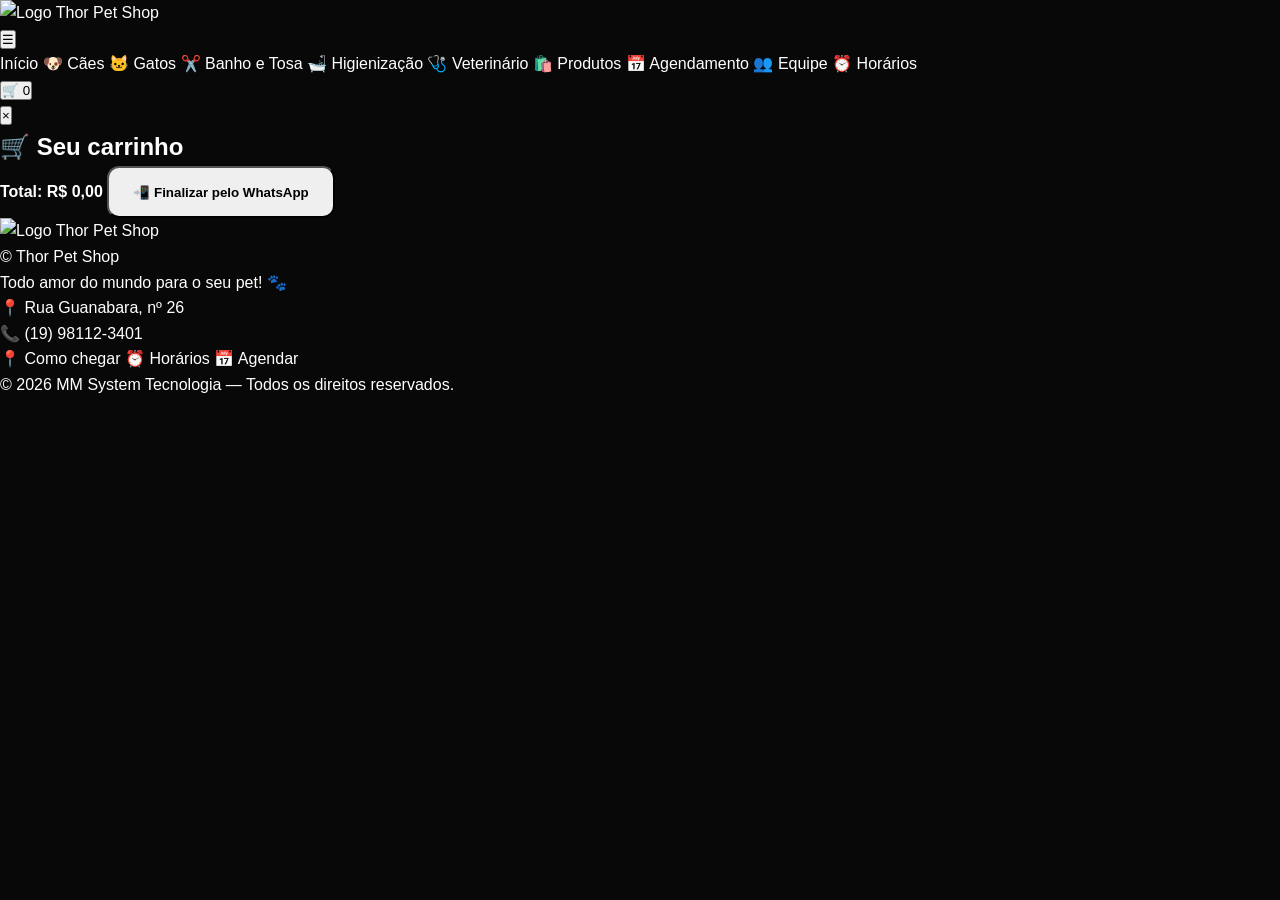
==== index.html @ 7b67c6bb "Add files via upload" ====
<!DOCTYPE html><html lang="pt-BR"><head>
    <meta charset="UTF-8">
    <meta name="viewport" content="width=device-width, initial-scale=1.0"><title>Thor Pet Shop</title>

<meta
    name="description"
    content="Thor Pet Shop - cuidados, produtos, atendimento veterinário e serviços para seu pet."
>

<link rel="stylesheet" href="style.css">

</head><body><!-- ================= HEADER ================= -->

<header class="header">

    <a href="#" class="logo-link" data-page="inicio">
        <img
            src="imagens/logo.png"
            alt="Logo Thor Pet Shop"
        >
    </a>

    <button
        class="menu-button"
        id="menuButton"
        type="button"
    >
        ☰
    </button>

    <nav id="menu">

        <a href="#" data-page="inicio">
            Início
        </a>

        <a href="#" data-page="caes">
            🐶 Cães
        </a>

        <a href="#" data-page="gatos">
            🐱 Gatos
        </a>

        <a href="#" data-page="banho">
            ✂️ Banho e Tosa
        </a>

        <a href="#" data-page="higienizacao">
            🛁 Higienização
        </a>

        <a href="#" data-page="veterinario">
            🩺 Veterinário
        </a>

        <a href="#" data-page="produtos">
            🛍️ Produtos
        </a>

        <a href="#" data-page="agendamento">
            📅 Agendamento
        </a>

        <a href="#" data-page="equipe">
            👥 Equipe
        </a>

        <a href="#" data-page="horarios">
            ⏰ Horários
        </a>

    </nav>

    <button
        class="cart-button"
        id="abrirCarrinho"
        type="button"
    >
        🛒

        <span id="quantidadeCarrinho">
            0
        </span>
    </button>

</header>


<!-- ================= CONTEÚDO ================= -->

<main id="app"></main>


<!-- ================= CARRINHO ================= -->

<div
    class="cart-overlay"
    id="cartOverlay"
>

    <div class="cart">

        <button
            class="fechar-cart"
            id="fecharCarrinho"
            type="button"
        >
            ×
        </button>

        <h2>
            🛒 Seu carrinho
        </h2>

        <div id="listaCarrinho"></div>

        <div class="cart-footer">

            <strong>
                Total:
                <span id="totalCarrinho">
                    R$ 0,00
                </span>
            </strong>

            <button
                class="botao"
                id="finalizarCompra"
                type="button"
            >
                📲 Finalizar pelo WhatsApp
            </button>

        </div>

    </div>

</div>


<!-- ================= RODAPÉ ================= -->

<footer>

    <img
        src="imagens/logo.png"
        alt="Logo Thor Pet Shop"
    >

    <p>
        © <span id="ano"></span> Thor Pet Shop
    </p>

    <p>
        Todo amor do mundo para o seu pet! 🐾
    </p>

    <p>
        📍 Rua Guanabara, nº 26
    </p>

    <p>
        📞 (19) 98112-3401
    </p>


    <div class="footer-links">

        <a
            href="#"
            data-page="como-chegar"
        >
            📍 Como chegar
        </a>

        <a
            href="#"
            data-page="horarios"
        >
            ⏰ Horários
        </a>

        <a
            href="#"
            data-page="agendamento"
        >
            📅 Agendar
        </a>

    </div>


    <!-- DIREITOS RESERVADOS -->

    <p class="direitos">

        © 2026 MM System Tecnologia —
        Todos os direitos reservados.

    </p>

</footer>


<!-- ================= JAVASCRIPT ================= -->

<script src="script.js"></script>

</body></html>
---- style.css ----
/* =========================================================
   MM SISTEMAS & TECNOLOGIA
   STYLE.CSS
========================================================= */

/* =========================================================
   VARIÁVEIS
========================================================= */

:root {

    --preto: #080808;
    --preto-2: #101010;
    --preto-3: #171717;

    --cinza: #a9a9a9;
    --cinza-claro: #dddddd;

    --branco: #ffffff;

    --laranja: #ff7a00;
    --laranja-claro: #ff9d3d;
    --laranja-escuro: #d95f00;

    --whatsapp: #25d366;
    --instagram: #e1306c;

    --borda: rgba(255, 255, 255, 0.08);

    --container: 1180px;

    --raio: 18px;

    --sombra:
        0 20px 50px rgba(0, 0, 0, 0.35);

    --transicao:
        all 0.3s ease;
}


/* =========================================================
   RESET
========================================================= */

* {
    margin: 0;
    padding: 0;
    box-sizing: border-box;
}

html {
    scroll-behavior: smooth;
}

body {

    font-family:
        Arial,
        Helvetica,
        sans-serif;

    background: var(--preto);

    color: var(--branco);

    line-height: 1.6;

    overflow-x: hidden;
}

a {
    color: inherit;
    text-decoration: none;
}

button,
a {
    -webkit-tap-highlight-color: transparent;
}

img {
    max-width: 100%;
    display: block;
}


/* =========================================================
   CONTAINER
========================================================= */

.container {

    width: min(
        calc(100% - 40px),
        var(--container)
    );

    margin: 0 auto;
}


/* =========================================================
   CABEÇALHO
========================================================= */

.cabecalho {

    position: fixed;

    top: 0;
    left: 0;

    width: 100%;

    z-index: 1000;

    background:
        rgba(8, 8, 8, 0.92);

    border-bottom:
        1px solid transparent;

    backdrop-filter: blur(12px);

    transition: var(--transicao);
}

.cabecalho.rolando {

    background:
        rgba(8, 8, 8, 0.97);

    border-bottom:
        1px solid var(--borda);

    box-shadow:
        0 10px 30px rgba(0, 0, 0, 0.25);
}

.cabecalho .container {

    min-height: 78px;

    display: flex;

    align-items: center;

    justify-content: space-between;

    gap: 30px;
}


/* =========================================================
   LOGO
========================================================= */

.logo {

    display: inline-flex;

    align-items: center;

    gap: 7px;

    font-size: 1.2rem;

    font-weight: 800;

    letter-spacing: -0.5px;

    white-space: nowrap;

    cursor: pointer;
}

.logo span {

    color: var(--laranja);

    font-weight: 900;
}

.logo:hover span {
    color: var(--laranja-claro);
}


/* =========================================================
   MENU
========================================================= */

.menu {

    display: flex;

    align-items: center;

    gap: 28px;
}

.menu a {

    position: relative;

    color: var(--cinza-claro);

    font-size: 0.95rem;

    font-weight: 600;

    transition: var(--transicao);
}

.menu a::after {

    content: "";

    position: absolute;

    left: 0;

    bottom: -7px;

    width: 0;

    height: 2px;

    background: var(--laranja);

    transition: var(--transicao);
}

.menu a:hover {

    color: var(--branco);
}

.menu a:hover::after {

    width: 100%;
}


/* =========================================================
   HERO
========================================================= */

.hero {

    min-height: 100vh;

    padding:
        150px 0 90px;

    display: flex;

    align-items: center;

    background:

        radial-gradient(
            circle at 80% 20%,
            rgba(255, 122, 0, 0.13),
            transparent 32%
        ),

        radial-gradient(
            circle at 10% 80%,
            rgba(255, 122, 0, 0.06),
            transparent 30%
        ),

        var(--preto);
}

.hero-conteudo {

    display: grid;

    grid-template-columns:
        minmax(0, 1.1fr)
        minmax(360px, 0.9fr);

    align-items: center;

    gap: 80px;
}

.hero-texto {
    max-width: 700px;
}


/* =========================================================
   TAG
========================================================= */

.tag {

    display: inline-flex;

    align-items: center;

    padding:
        8px 13px;

    border:
        1px solid
        rgba(255, 122, 0, 0.35);

    border-radius: 999px;

    background:
        rgba(255, 122, 0, 0.08);

    color: var(--laranja-claro);

    font-size: 0.78rem;

    font-weight: 800;

    letter-spacing: 1.5px;

    margin-bottom: 22px;
}


/* =========================================================
   HERO TEXTO
========================================================= */

.hero h1 {

    font-size:
        clamp(
            2.7rem,
            6vw,
            5rem
        );

    line-height: 1.02;

    letter-spacing: -3px;

    margin-bottom: 25px;
}

.hero h1 strong {

    display: block;

    color: var(--laranja);
}

.hero-texto > p {

    max-width: 650px;

    color: var(--cinza);

    font-size: 1.08rem;

    line-height: 1.8;

    margin-bottom: 35px;
}


/* =========================================================
   BOTÕES
========================================================= */

.hero-botoes {

    display: flex;

    flex-wrap: wrap;

    gap: 14px;
}

.botao {

    display: inline-flex;

    align-items: center;

    justify-content: center;

    min-height: 52px;

    padding:
        0 24px;

    border-radius: 12px;

    font-weight: 800;

    transition: var(--transicao);

    cursor: pointer;
}

.botao-principal {

    background: var(--laranja);

    color: var(--preto);

    box-shadow:
        0 10px 30px
        rgba(255, 122, 0, 0.2);
}

.botao-principal:hover {

    background: var(--laranja-claro);

    transform:
        translateY(-3px);

    box-shadow:
        0 15px 35px
        rgba(255, 122, 0, 0.3);
}

.botao-secundario {

    border:
        1px solid
        rgba(255, 255, 255, 0.15);

    background:
        rgba(255, 255, 255, 0.03);

    color: var(--branco);
}

.botao-secundario:hover {

    border-color:
        var(--laranja);

    color:
        var(--laranja);

    transform:
        translateY(-3px);
}


/* =========================================================
   CARD DE CÓDIGO
========================================================= */

.hero-card {

    position: relative;

    background:
        linear-gradient(
            145deg,
            #151515,
            #0c0c0c
        );

    border:
        1px solid
        var(--borda);

    border-radius:
        22px;

    box-shadow:
        var(--sombra);

    overflow: hidden;

    transform:
        rotate(1deg);

    transition:
        var(--transicao);
}

.hero-card:hover {

    transform:
        rotate(0deg)
        translateY(-5px);
}

.codigo-topo {

    height: 45px;

    display: flex;

    align-items: center;

    gap: 7px;

    padding:
        0 18px;

    border-bottom:
        1px solid
        var(--borda);

    background:
        rgba(255, 255, 255, 0.025);
}

.codigo-topo span {

    width: 10px;

    height: 10px;

    border-radius: 50%;

    background:
        #555;
}

.codigo-topo span:nth-child(1) {
    background: #ff5f57;
}

.codigo-topo span:nth-child(2) {
    background: #febc2e;
}

.codigo-topo span:nth-child(3) {
    background: #28c840;
}

.codigo {

    padding:
        35px 30px 40px;

    font-family:
        "Courier New",
        monospace;

    color:
        var(--cinza-claro);

    font-size:
        1rem;
}

.codigo p {
    margin-bottom: 14px;
}

.codigo > p:first-child,
.codigo > p:last-child {

    color:
        var(--laranja);
}

.codigo b {

    color:
        #8bd5ff;

    font-weight:
        600;
}

.codigo-recuo {

    padding-left:
        25px;

    color:
        var(--cinza);
}


/* =========================================================
   SEÇÕES
========================================================= */

.secao {

    padding:
        110px 0;
}

.secao:nth-of-type(even) {

    background:
        var(--preto-2);
}


/* =========================================================
   TÍTULO DAS SEÇÕES
========================================================= */

.titulo-secao {

    max-width:
        750px;

    margin:
        0 auto 55px;

    text-align:
        center;
}

.titulo-secao > span {

    color:
        var(--laranja);

    font-size:
        0.78rem;

    font-weight:
        900;

    letter-spacing:
        2px;
}

.titulo-secao h2 {

    margin-top:
        12px;

    margin-bottom:
        15px;

    font-size:
        clamp(
            2rem,
            4vw,
            3rem
        );

    line-height:
        1.15;

    letter-spacing:
        -1.5px;
}

.titulo-secao p {

    color:
        var(--cinza);

    font-size:
        1rem;
}


/* =========================================================
   SERVIÇOS
========================================================= */

.servicos-grid {

    display:
        grid;

    grid-template-columns:
        repeat(4, 1fr);

    gap:
        20px;
}

.card-servico {

    position:
        relative;

    padding:
        30px 25px;

    background:
        var(--preto-3);

    border:
        1px solid
        var(--borda);

    border-radius:
        var(--raio);

    transition:
        var(--transicao);

    overflow:
        hidden;
}

.card-servico::before {

    content:
        "";

    position:
        absolute;

    top:
        0;

    left:
        0;

    width:
        100%;

    height:
        3px;

    background:
        var(--laranja);

    transform:
        scaleX(0);

    transform-origin:
        left;

    transition:
        var(--transicao);
}

.card-servico:hover {

    transform:
        translateY(-8px);

    border-color:
        rgba(255, 122, 0, 0.3);

    box-shadow:
        var(--sombra);
}

.card-servico:hover::before {

    transform:
        scaleX(1);
}

.icone {

    width:
        55px;

    height:
        55px;

    display:
        flex;

    align-items:
        center;

    justify-content:
        center;

    border-radius:
        14px;

    background:
        rgba(255, 122, 0, 0.1);

    font-size:
        1.6rem;

    margin-bottom:
        22px;
}

.card-servico h3 {

    font-size:
        1.15rem;

    margin-bottom:
        10px;
}

.card-servico p {

    color:
        var(--cinza);

    font-size:
        0.93rem;

    line-height:
        1.7;
}


/* =========================================================
   PROJETOS
========================================================= */

.secao-projetos {

    background:
        var(--preto-2);
}

.projetos-grid {

    display:
        grid;

    grid-template-columns:
        repeat(3, 1fr);

    gap:
        24px;

    align-items:
        stretch;
}

.card-projeto {

    display:
        flex;

    flex-direction:
        column;

    background:
        var(--preto-3);

    border:
        1px solid
        var(--borda);

    border-radius:
        var(--raio);

    overflow:
        hidden;

    transition:
        var(--transicao);
}

.card-projeto:hover {

    transform:
        translateY(-8px);

    border-color:
        rgba(255, 122, 0, 0.3);

    box-shadow:
        var(--sombra);
}


/* =========================================================
   IMAGEM DOS PROJETOS
========================================================= */

.projeto-imagem {

    position:
        relative;

    height:
        220px;

    overflow:
        hidden;

    background:
        linear-gradient(
            135deg,
            #3b1807,
            #120a05
        );
}

.projeto-imagem::after {

    content:
        "";

    position:
        absolute;

    inset:
        0;

    background:
        linear-gradient(
            180deg,
            transparent 20%,
            rgba(0, 0, 0, 0.65)
        );

    z-index:
        1;
}


/* =========================================================
   PROJETO RESTAURANTE
========================================================= */

.projeto-imagem.restaurante {

    background:
        linear-gradient(
            135deg,
            #6d2c08,
            #1b0d04
        );
}


/* =========================================================
   PROJETO PADARIA
========================================================= */

.projeto-imagem.padaria {

    background:
        linear-gradient(
            135deg,
            #5c3215,
            #1a0d06
        );
}


/* =========================================================
   PROJETO TECH MM
========================================================= */

.projeto-imagem.tech-mm {

    background:
        linear-gradient(
            135deg,
            #101010,
            #202020
        );
}

.projeto-imagem.tech-mm::before {

    content:
        "TECH MM";

    position:
        absolute;

    inset:
        0;

    display:
        flex;

    align-items:
        center;

    justify-content:
        center;

    color:
        var(--laranja);

    font-size:
        2rem;

    font-weight:
        900;

    letter-spacing:
        3px;

    opacity:
        0.25;

    z-index:
        1;
}


/* =========================================================
   PROJETO FOTOGRAFIA
========================================================= */

.projeto-imagem.fotografia {

    background:
        linear-gradient(
            135deg,
            #242424,
            #090909
        );
}

.projeto-imagem.fotografia::before {

    content:
        "LUZ & MEMÓRIA";

    position:
        absolute;

    inset:
        0;

    display:
        flex;

    align-items:
        center;

    justify-content:
        center;

    color:
        #ffffff;

    font-size:
        1.55rem;

    font-weight:
        800;

    letter-spacing:
        2px;

    opacity:
        0.22;

    z-index:
        1;
}


/* =========================================================
   PROJETO CLIMATIZAÇÃO
========================================================= */

.projeto-imagem.climatizacao {

    background:
        linear-gradient(
            135deg,
            #0b2945,
            #081018
        );
}

.projeto-imagem.climatizacao::before {

    content:
        "CLIMATIZAÇÃO";

    position:
        absolute;

    inset:
        0;

    display:
        flex;

    align-items:
        center;

    justify-content:
        center;

    color:
        #4da3ff;

    font-size:
        1.65rem;

    font-weight:
        900;

    letter-spacing:
        2px;

    opacity:
        0.24;

    z-index:
        1;
}


/* =========================================================
   OVERLAY
========================================================= */

.projeto-overlay {

    position:
        absolute;

    inset:
        0;

    display:
        flex;

    align-items:
        center;

    justify-content:
        center;

    z-index:
        2;

    opacity:
        0;

    transition:
        var(--transicao);
}

.card-projeto:hover
.projeto-overlay {

    opacity:
        1;
}

.projeto-overlay span {

    padding:
        9px 14px;

    border:
        1px solid
        rgba(255, 255, 255, 0.2);

    border-radius:
        999px;

    background:
        rgba(0, 0, 0, 0.65);

    color:
        var(--branco);

    font-size:
        0.72rem;

    font-weight:
        900;

    letter-spacing:
        1.5px;

    backdrop-filter:
        blur(8px);
}


/* =========================================================
   CONTEÚDO DOS PROJETOS
========================================================= */

.projeto-conteudo {

    display:
        flex;

    flex-direction:
        column;

    flex:
        1;

    padding:
        27px;
}

.projeto-tag {

    display:
        inline-block;

    color:
        var(--laranja);

    font-size:
        0.72rem;

    font-weight:
        900;

    letter-spacing:
        1.3px;

    margin-bottom:
        10px;
}

.projeto-conteudo h3 {

    font-size:
        1.25rem;

    line-height:
        1.3;

    margin-bottom:
        12px;
}

.projeto-conteudo p {

    color:
        var(--cinza);

    font-size:
        0.92rem;

    line-height:
        1.7;

    margin-bottom:
        24px;
}

.botao-projeto {

    display:
        inline-flex;

    align-items:
        center;

    justify-content:
        center;

    width:
        fit-content;

    margin-top:
        auto;

    padding:
        10px 16px;

    border:
        1px solid
        rgba(255, 122, 0, 0.35);

    border-radius:
        10px;

    color:
        var(--laranja);

    font-size:
        0.88rem;

    font-weight:
        800;

    transition:
        var(--transicao);
}

.botao-projeto:hover {

    background:
        var(--laranja);

    color:
        var(--preto);

    transform:
        translateX(4px);
}

.botao-projeto.desativado {

    opacity:
        0.45;

    pointer-events:
        none;
}


/* =========================================================
   SOBRE
========================================================= */

.sobre-conteudo {

    display:
        grid;

    grid-template-columns:
        1fr 1fr;

    gap:
        80px;

    align-items:
        center;
}

.sobre-texto h2 {

    font-size:
        clamp(
            2rem,
            4vw,
            3rem
        );

    line-height:
        1.15;

    letter-spacing:
        -1.5px;

    margin-bottom:
        22px;
}

.sobre-texto p {

    color:
        var(--cinza);

    line-height:
        1.8;

    margin-bottom:
        18px;
}

.sobre-destaques {

    display:
        flex;

    flex-direction:
        column;

    gap:
        16px;
}

.destaque {

    display:
        flex;

    gap:
        18px;

    padding:
        22px;

    border:
        1px solid
        var(--borda);

    border-radius:
        var(--raio);

    background:
        var(--preto-3);

    transition:
        var(--transicao);
}

.destaque:hover {

    transform:
        translateX(6px);

    border-color:
        rgba(255, 122, 0, 0.25);
}

.destaque > strong {

    color:
        var(--laranja);

    font-size:
        1.1rem;
}

.destaque h3 {

    font-size:
        1rem;

    margin-bottom:
        5px;
}

.destaque p {

    color:
        var(--cinza);

    font-size:
        0.88rem;

    line-height:
        1.6;
}


/* =========================================================
   CTA
========================================================= */

.cta {

    padding:
        75px 0;

    background:
        linear-gradient(
            135deg,
            #1d0e04,
            #0d0d0d
        );

    border-top:
        1px solid
        rgba(255, 122, 0, 0.15);

    border-bottom:
        1px solid
        rgba(255, 122, 0, 0.15);
}

.cta-conteudo {

    display:
        flex;

    align-items:
        center;

    justify-content:
        space-between;

    gap:
        30px;
}

.cta-conteudo > div {

    max-width:
        750px;
}

.cta-conteudo span {

    color:
        var(--laranja);

    font-size:
        0.75rem;

    font-weight:
        900;

    letter-spacing:
        2px;
}

.cta h2 {

    font-size:
        clamp(
            1.8rem,
            4vw,
            2.8rem
        );

    line-height:
        1.2;

    margin:
        10px 0;
}

.cta p {

    color:
        var(--cinza);
}


/* =========================================================
   CONTATO
========================================================= */

.contato {

    background:
        var(--preto);
}

.contato-grid {

    display:
        grid;

    grid-template-columns:
        repeat(3, 1fr);

    gap:
        20px;
}

.contato-card {

    display:
        flex;

    align-items:
        center;

    gap:
        18px;

    padding:
        25px;

    background:
        var(--preto-3);

    border:
        1px solid
        var(--borda);

    border-radius:
        var(--raio);

    transition:
        var(--transicao);
}

.contato-card:hover {

    transform:
        translateY(-6px);

    border-color:
        rgba(255, 122, 0, 0.3);

    box-shadow:
        var(--sombra);
}

.contato-icone {

    width:
        52px;

    height:
        52px;

    flex-shrink:
        0;

    display:
        flex;

    align-items:
        center;

    justify-content:
        center;

    border-radius:
        14px;

    background:
        rgba(255, 122, 0, 0.1);

    font-size:
        1.45rem;
}

.contato-card span {

    color:
        var(--laranja);

    font-size:
        0.7rem;

    font-weight:
        900;

    letter-spacing:
        1.5px;
}

.contato-card h3 {

    font-size:
        1rem;

    margin:
        3px 0;
}

.contato-card p {

    color:
        var(--cinza);

    font-size:
        0.83rem;
}


/* =========================================================
   WHATSAPP
========================================================= */

.contato-card[data-whatsapp]:hover {

    border-color:
        rgba(37, 211, 102, 0.4);
}

.contato-card[data-whatsapp]
.contato-icone {

    background:
        rgba(37, 211, 102, 0.1);
}


/* =========================================================
   INSTAGRAM
========================================================= */

.contato-card[href*="instagram"]:hover {

    border-color:
        rgba(225, 48, 108, 0.4);
}

.contato-card[href*="instagram"]
.contato-icone {

    background:
        rgba(225, 48, 108, 0.1);
}


/* =========================================================
   RODAPÉ
========================================================= */

.rodape {

    background:
        #050505;

    border-top:
        1px solid
        var(--borda);
}

.rodape-conteudo {

    display:
        flex;

    align-items:
        flex-start;

    justify-content:
        space-between;

    gap:
        50px;

    padding:
        55px 0;
}

.rodape-conteudo p {

    max-width:
        380px;

    color:
        var(--cinza);

    font-size:
        0.9rem;

    margin-top:
        14px;
}

.rodape-links {

    display:
        flex;

    flex-wrap:
        wrap;

    gap:
        20px;
}

.rodape-links a {

    color:
        var(--cinza-claro);

    font-size:
        0.88rem;

    transition:
        var(--transicao);
}

.rodape-links a:hover {

    color:
        var(--laranja);
}

.rodape-final {

    padding:
        22px 20px;

    text-align:
        center;

    border-top:
        1px solid
        var(--borda);
}

.rodape-final p {

    color:
        #777;

    font-size:
        0.78rem;
}


/* =========================================================
   ANIMAÇÕES
========================================================= */

.animar {

    opacity:
        0;

    transform:
        translateY(25px);

    transition:
        opacity 0.7s ease,
        transform 0.7s ease;
}

.animar.mostrar {

    opacity:
        1;

    transform:
        translateY(0);
}


/* =========================================================
   RESPONSIVIDADE
========================================================= */

@media (max-width: 1000px) {

    .hero-conteudo {

        grid-template-columns:
            1fr;

        gap:
            50px;
    }

    .hero-texto {

        max-width:
            800px;
    }

    .hero-card {

        max-width:
            650px;

        width:
            100%;

        margin:
            0 auto;
    }

    .servicos-grid {

        grid-template-columns:
            repeat(2, 1fr);
    }

    .projetos-grid {

        grid-template-columns:
            repeat(2, 1fr);
    }

    .card-projeto:last-child {

        grid-column:
            1 / -1;
    }

    .sobre-conteudo {

        grid-template-columns:
            1fr;

        gap:
            50px;
    }

    .contato-grid {

        grid-template-columns:
            repeat(2, 1fr);
    }

}


/* =========================================================
   TABLET / CELULAR
========================================================= */

@media (max-width: 700px) {

    .container {

        width:
            min(
                calc(100% - 28px),
                var(--container)
            );
    }

    .cabecalho .container {

        min-height:
            68px;
    }

    .menu {

        display:
            none;
    }

    .hero {

        padding:
            125px 0 70px;
    }

    .hero h1 {

        font-size:
            clamp(
                2.35rem,
                12vw,
                3.6rem
            );

        letter-spacing:
            -2px;
    }

    .hero-texto > p {

        font-size:
            1rem;
    }

    .hero-botoes {

        flex-direction:
            column;

        align-items:
            stretch;
    }

    .botao {

        width:
            100%;
    }

    .hero-card {

        transform:
            none;
    }

    .codigo {

        padding:
            25px 20px 30px;

        font-size:
            0.85rem;

        overflow-x:
            auto;
    }

    .secao {

        padding:
            80px 0;
    }

    .titulo-secao {

        margin-bottom:
            40px;
    }

    .servicos-grid {

        grid-template-columns:
            1fr;
    }

    .projetos-grid {

        grid-template-columns:
            1fr;
    }

    .card-projeto:last-child {

        grid-column:
            auto;
    }

    .projeto-imagem {

        height:
            190px;
    }

    .sobre-texto h2 {

        font-size:
            2rem;
    }

    .cta {

        padding:
            60px 0;
    }

    .cta-conteudo {

        flex-direction:
            column;

        align-items:
            flex-start;
    }

    .cta-conteudo .botao {

        width:
            auto;
    }

    .contato-grid {

        grid-template-columns:
            1fr;
    }

    .rodape-conteudo {

        flex-direction:
            column;

        padding:
            45px 0;
    }

}


/* =========================================================
   CELULARES PEQUENOS
========================================================= */

@media (max-width: 420px) {

    .logo {

        font-size:
            1rem;
    }

    .hero {

        padding-top:
            110px;
    }

    .hero h1 {

        font-size:
            2.2rem;
    }

    .tag {

        font-size:
            0.68rem;

        letter-spacing:
            1px;
    }

    .titulo-secao h2 {

        font-size:
            1.8rem;
    }

    .projeto-conteudo {

        padding:
            22px;
    }

    .projeto-imagem {

        height:
            175px;
    }

    .contato-card {

        padding:
            20px;

        gap:
            13px;
    }

    .contato-icone {

        width:
            45px;

        height:
            45px;
    }

    .cta-conteudo .botao {

        width:
            100%;
    }

}
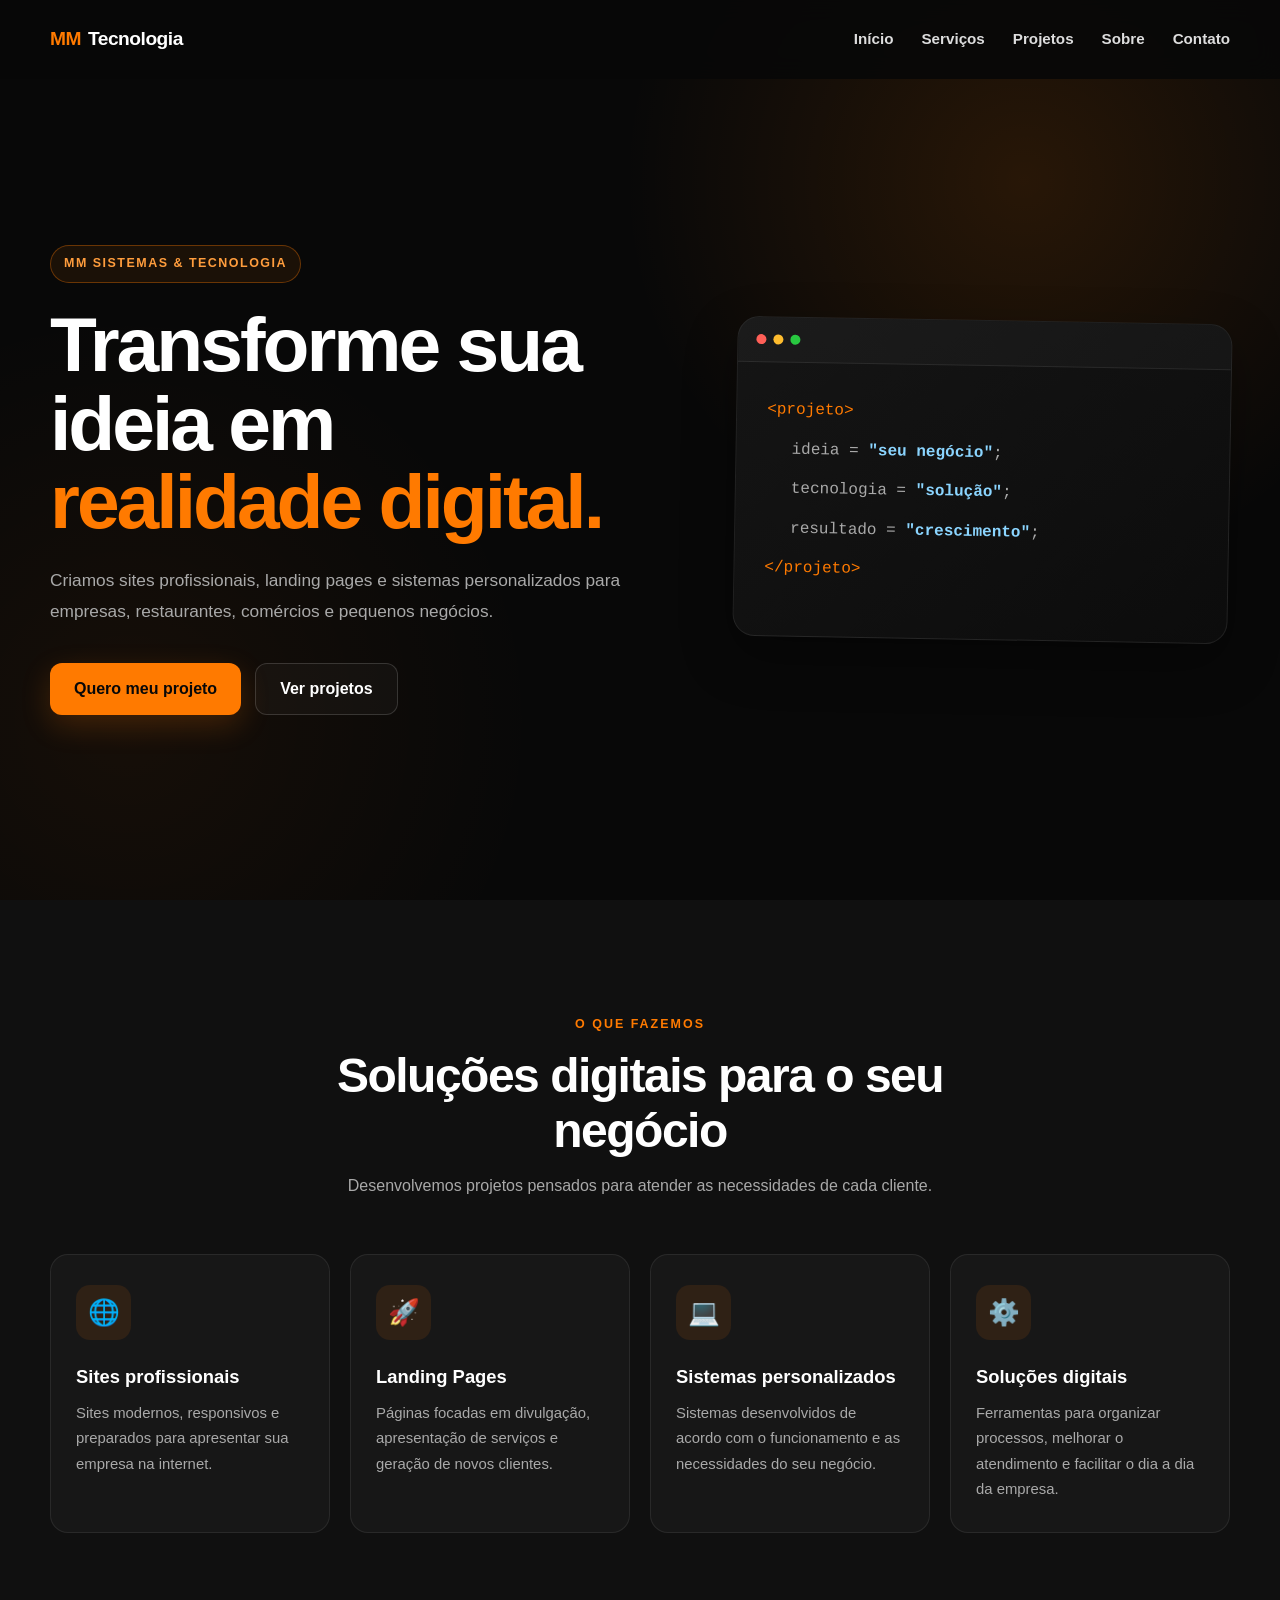
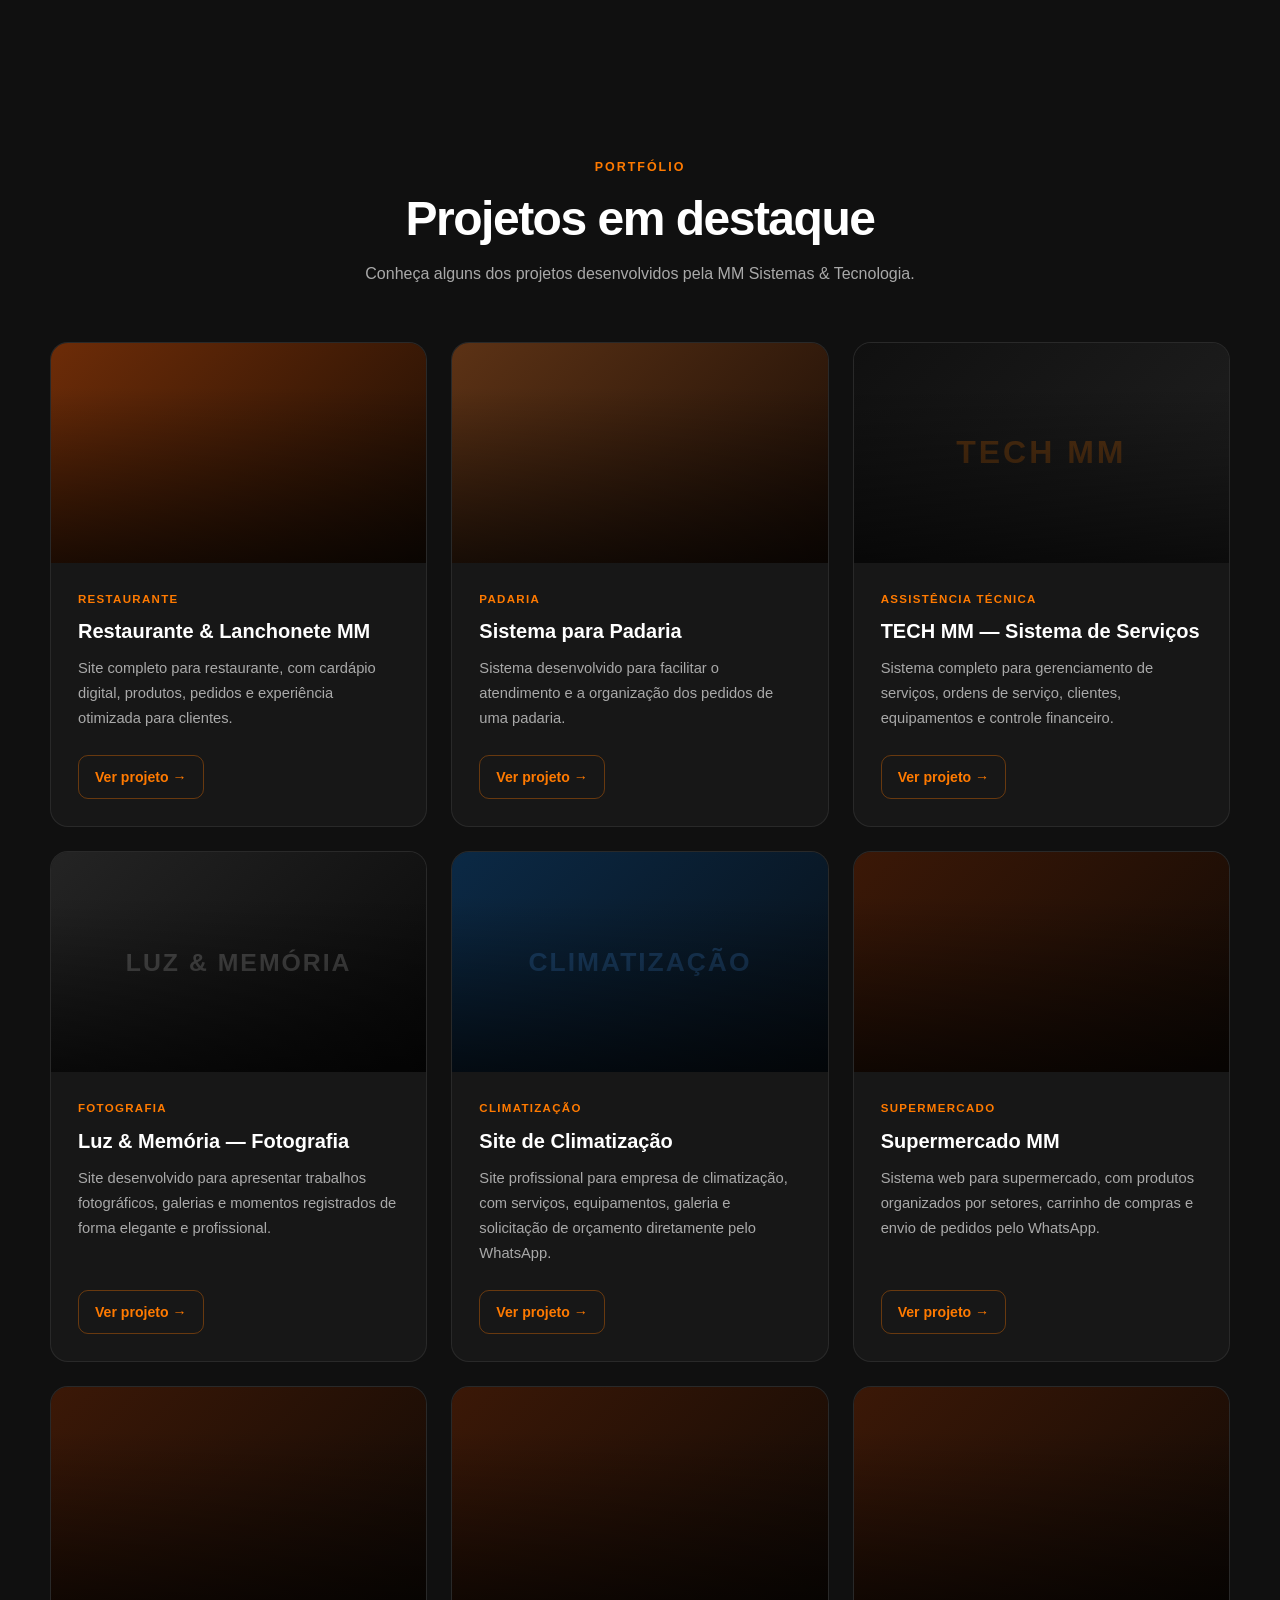
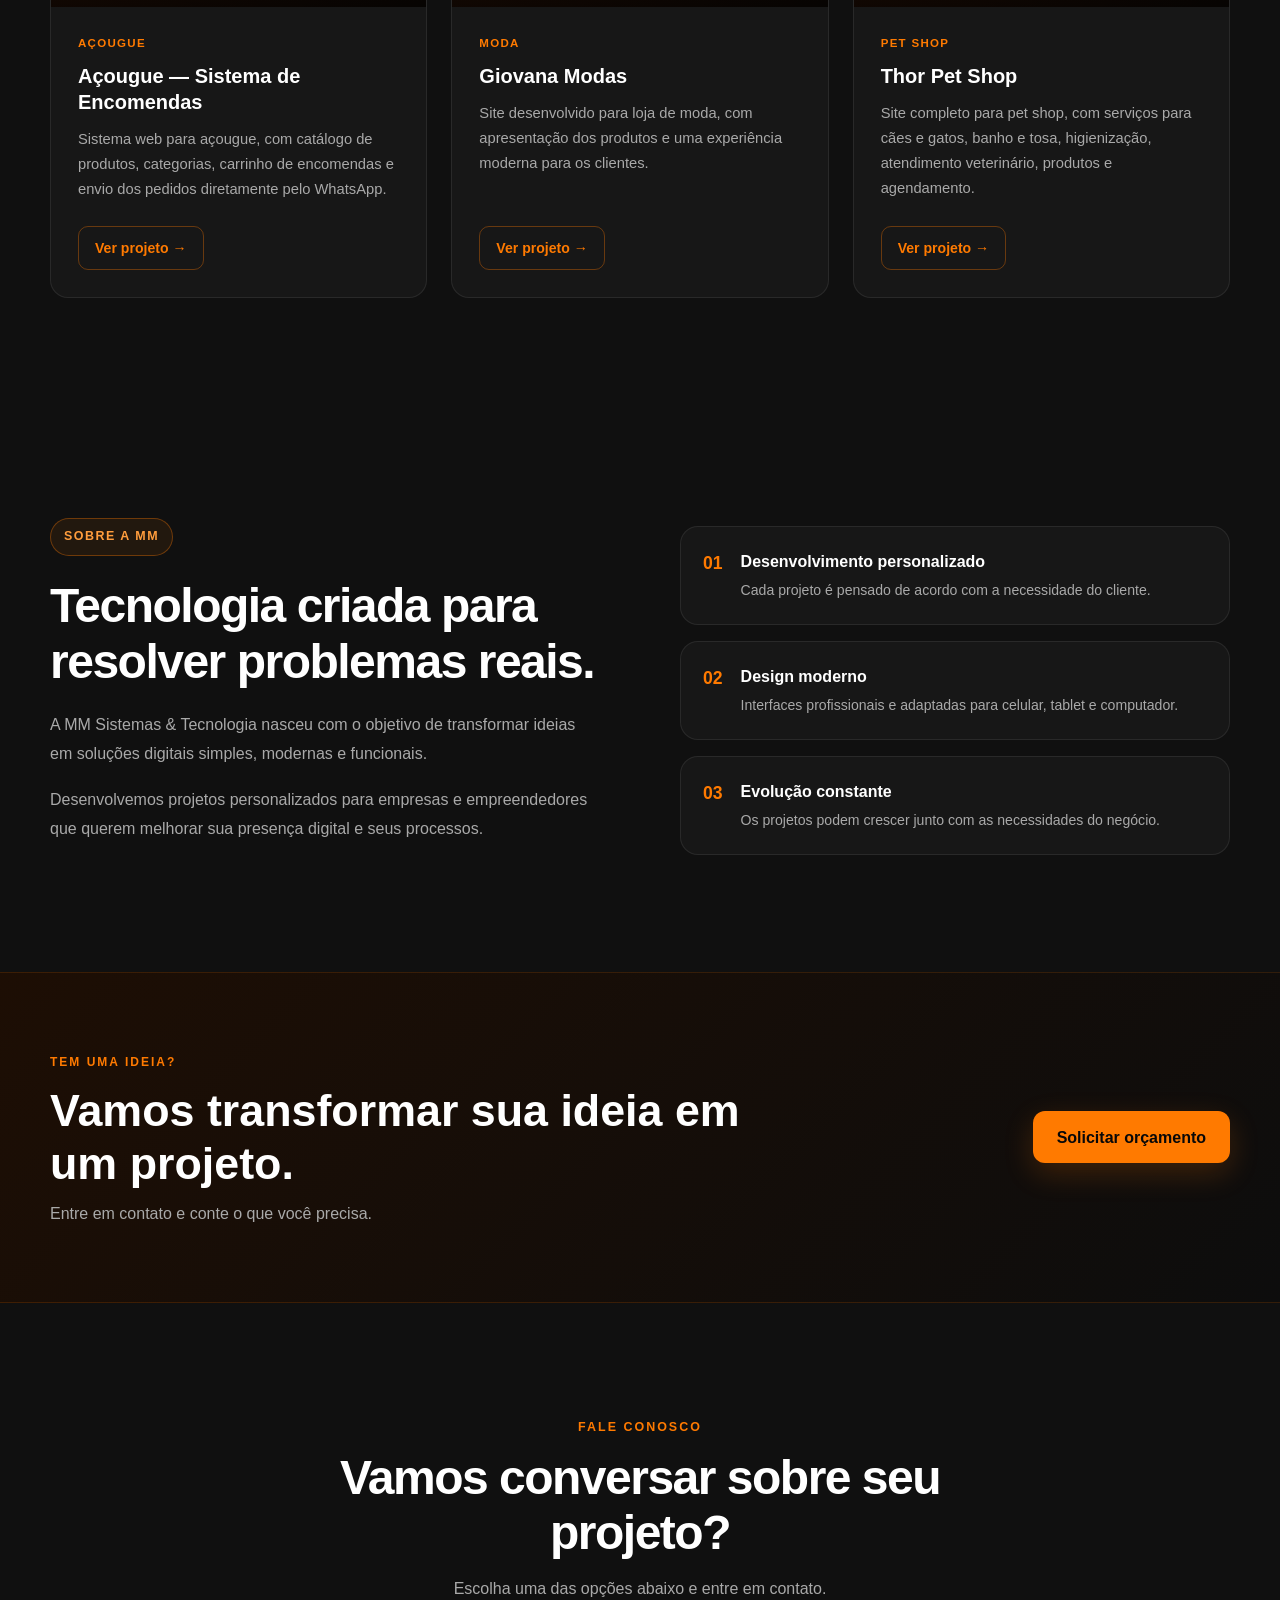
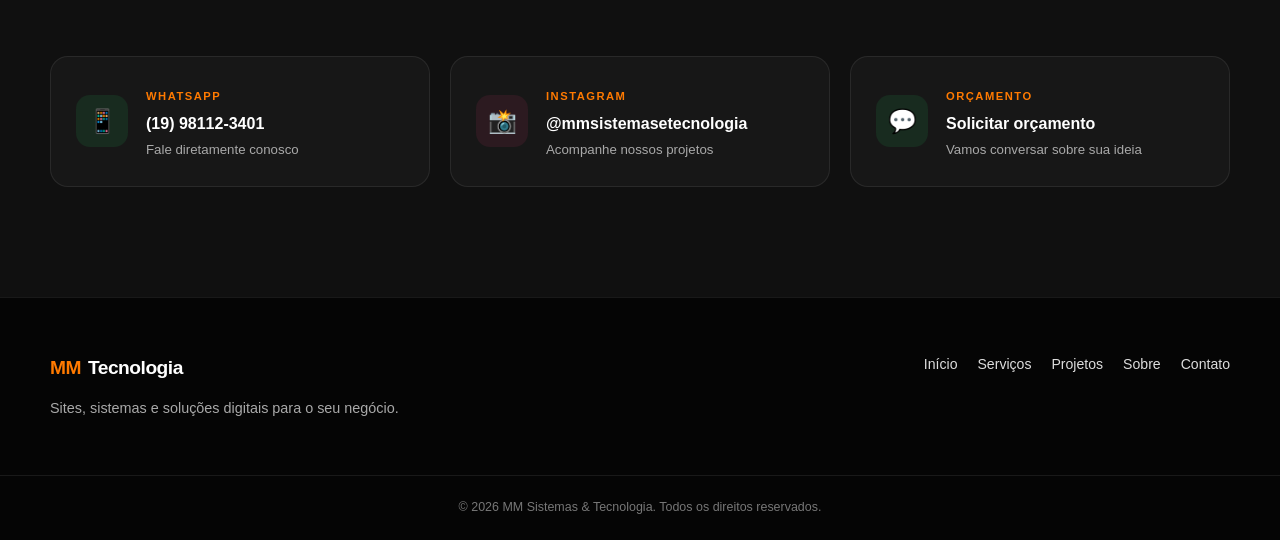
==== commit 16f0300d: "Add files via upload" ====
--- a/index.html
+++ b/index.html
@@ -1,210 +1,920 @@
 <!DOCTYPE html><html lang="pt-BR"><head>
-    <meta charset="UTF-8">
-    <meta name="viewport" content="width=device-width, initial-scale=1.0"><title>Thor Pet Shop</title>
+    <meta charset="UTF-8"><meta
+    name="viewport"
+    content="width=device-width, initial-scale=1.0"
+>
 
 <meta
     name="description"
-    content="Thor Pet Shop - cuidados, produtos, atendimento veterinário e serviços para seu pet."
+    content="MM Sistemas & Tecnologia — criação de sites, landing pages e sistemas personalizados."
 >
 
+<meta
+    name="author"
+    content="MM Sistemas & Tecnologia"
+>
+
+<title>MM Sistemas & Tecnologia</title>
+
 <link rel="stylesheet" href="style.css">
 
-</head><body><!-- ================= HEADER ================= -->
-
-<header class="header">
-
-    <a href="#" class="logo-link" data-page="inicio">
-        <img
-            src="imagens/logo.png"
-            alt="Logo Thor Pet Shop"
-        >
+</head><body><header class="cabecalho"><div class="container">
+
+    <a href="#inicio" class="logo">
+        <span>MM</span> Tecnologia
     </a>
 
-    <button
-        class="menu-button"
-        id="menuButton"
-        type="button"
+    <nav class="menu">
+
+        <a href="#inicio">Início</a>
+
+        <a href="#servicos">Serviços</a>
+
+        <a href="#projetos">Projetos</a>
+
+        <a href="#sobre">Sobre</a>
+
+        <a href="#contato">Contato</a>
+
+    </nav>
+
+</div>
+
+</header><main><!-- ================= INÍCIO ================= --><section id="inicio" class="hero"><div class="container hero-conteudo">
+
+    <div class="hero-texto">
+
+        <span class="tag">
+            MM SISTEMAS & TECNOLOGIA
+        </span>
+
+        <h1>
+            Transforme sua ideia em
+            <strong>realidade digital.</strong>
+        </h1>
+
+        <p>
+            Criamos sites profissionais, landing pages
+            e sistemas personalizados para empresas,
+            restaurantes, comércios e pequenos negócios.
+        </p>
+
+        <div class="hero-botoes">
+
+            <a
+                href="#contato"
+                class="botao botao-principal"
+                data-whatsapp="orcamento"
+            >
+                Quero meu projeto
+            </a>
+
+            <a
+                href="#projetos"
+                class="botao botao-secundario"
+            >
+                Ver projetos
+            </a>
+
+        </div>
+
+    </div>
+
+
+    <div class="hero-card">
+
+        <div class="codigo-topo">
+
+            <span></span>
+            <span></span>
+            <span></span>
+
+        </div>
+
+        <div class="codigo">
+
+            <p>
+                <span>&lt;</span>projeto<span>&gt;</span>
+            </p>
+
+            <p class="codigo-recuo">
+                ideia = <b>"seu negócio"</b>;
+            </p>
+
+            <p class="codigo-recuo">
+                tecnologia = <b>"solução"</b>;
+            </p>
+
+            <p class="codigo-recuo">
+                resultado = <b>"crescimento"</b>;
+            </p>
+
+            <p>
+                <span>&lt;/</span>projeto<span>&gt;</span>
+            </p>
+
+        </div>
+
+    </div>
+
+</div>
+
+</section><!-- ================= SERVIÇOS ================= --><section id="servicos" class="secao"><div class="container">
+
+    <div class="titulo-secao">
+
+        <span>O QUE FAZEMOS</span>
+
+        <h2>
+            Soluções digitais para o seu negócio
+        </h2>
+
+        <p>
+            Desenvolvemos projetos pensados para
+            atender as necessidades de cada cliente.
+        </p>
+
+    </div>
+
+
+    <div class="servicos-grid">
+
+        <article class="card-servico">
+
+            <div class="icone">🌐</div>
+
+            <h3>
+                Sites profissionais
+            </h3>
+
+            <p>
+                Sites modernos, responsivos e preparados
+                para apresentar sua empresa na internet.
+            </p>
+
+        </article>
+
+
+        <article class="card-servico">
+
+            <div class="icone">🚀</div>
+
+            <h3>
+                Landing Pages
+            </h3>
+
+            <p>
+                Páginas focadas em divulgação,
+                apresentação de serviços e geração
+                de novos clientes.
+            </p>
+
+        </article>
+
+
+        <article class="card-servico">
+
+            <div class="icone">💻</div>
+
+            <h3>
+                Sistemas personalizados
+            </h3>
+
+            <p>
+                Sistemas desenvolvidos de acordo com
+                o funcionamento e as necessidades
+                do seu negócio.
+            </p>
+
+        </article>
+
+
+        <article class="card-servico">
+
+            <div class="icone">⚙️</div>
+
+            <h3>
+                Soluções digitais
+            </h3>
+
+            <p>
+                Ferramentas para organizar processos,
+                melhorar o atendimento e facilitar
+                o dia a dia da empresa.
+            </p>
+
+        </article>
+
+    </div>
+
+</div>
+
+</section><!-- ================= PROJETOS ================= --><section
+    id="projetos"
+    class="secao secao-projetos"
+><div class="container">
+
+    <div class="titulo-secao">
+
+        <span>PORTFÓLIO</span>
+
+        <h2>
+            Projetos em destaque
+        </h2>
+
+        <p>
+            Conheça alguns dos projetos desenvolvidos
+            pela MM Sistemas & Tecnologia.
+        </p>
+
+    </div>
+
+
+    <div class="projetos-grid">
+
+
+        <!-- RESTAURANTE -->
+
+        <article class="card-projeto">
+
+            <div class="projeto-imagem restaurante">
+
+                <div class="projeto-overlay">
+
+                    <span>PROJETO WEB</span>
+
+                </div>
+
+            </div>
+
+            <div class="projeto-conteudo">
+
+                <span class="projeto-tag">
+                    RESTAURANTE
+                </span>
+
+                <h3>
+                    Restaurante & Lanchonete MM
+                </h3>
+
+                <p>
+                    Site completo para restaurante,
+                    com cardápio digital, produtos,
+                    pedidos e experiência otimizada
+                    para clientes.
+                </p>
+
+                <a
+                    href="https://m20513703-art.github.io/restaurante-e-lanchonete-mm/"
+                    target="_blank"
+                    rel="noopener noreferrer"
+                    class="botao-projeto"
+                >
+                    Ver projeto →
+                </a>
+
+            </div>
+
+        </article>
+
+
+        <!-- PADARIA -->
+
+        <article class="card-projeto">
+
+            <div class="projeto-imagem padaria">
+
+                <div class="projeto-overlay">
+
+                    <span>SISTEMA WEB</span>
+
+                </div>
+
+            </div>
+
+            <div class="projeto-conteudo">
+
+                <span class="projeto-tag">
+                    PADARIA
+                </span>
+
+                <h3>
+                    Sistema para Padaria
+                </h3>
+
+                <p>
+                    Sistema desenvolvido para facilitar
+                    o atendimento e a organização dos
+                    pedidos de uma padaria.
+                </p>
+
+                <a
+                    href="https://m20513703-art.github.io/padaria/"
+                    target="_blank"
+                    rel="noopener noreferrer"
+                    class="botao-projeto"
+                >
+                    Ver projeto →
+                </a>
+
+            </div>
+
+        </article>
+
+
+        <!-- TECH MM -->
+
+        <article class="card-projeto">
+
+            <div class="projeto-imagem tech-mm">
+
+                <div class="projeto-overlay">
+
+                    <span>SISTEMA WEB</span>
+
+                </div>
+
+            </div>
+
+            <div class="projeto-conteudo">
+
+                <span class="projeto-tag">
+                    ASSISTÊNCIA TÉCNICA
+                </span>
+
+                <h3>
+                    TECH MM — Sistema de Serviços
+                </h3>
+
+                <p>
+                    Sistema completo para gerenciamento
+                    de serviços, ordens de serviço,
+                    clientes, equipamentos e controle
+                    financeiro.
+                </p>
+
+                <a
+                    href="https://m20513703-art.github.io/tech-mm/"
+                    target="_blank"
+                    rel="noopener noreferrer"
+                    class="botao-projeto"
+                >
+                    Ver projeto →
+                </a>
+
+            </div>
+
+        </article>
+
+
+        <!-- FOTOGRAFIA -->
+
+        <article class="card-projeto">
+
+            <div class="projeto-imagem fotografia">
+
+                <div class="projeto-overlay">
+
+                    <span>PROJETO WEB</span>
+
+                </div>
+
+            </div>
+
+            <div class="projeto-conteudo">
+
+                <span class="projeto-tag">
+                    FOTOGRAFIA
+                </span>
+
+                <h3>
+                    Luz & Memória — Fotografia
+                </h3>
+
+                <p>
+                    Site desenvolvido para apresentar
+                    trabalhos fotográficos, galerias
+                    e momentos registrados de forma
+                    elegante e profissional.
+                </p>
+
+                <a
+                    href="https://m20513703-art.github.io/fotografia/"
+                    target="_blank"
+                    rel="noopener noreferrer"
+                    class="botao-projeto"
+                >
+                    Ver projeto →
+                </a>
+
+            </div>
+
+        </article>
+
+
+        <!-- CLIMATIZAÇÃO -->
+
+        <article class="card-projeto">
+
+            <div class="projeto-imagem climatizacao">
+
+                <div class="projeto-overlay">
+
+                    <span>PROJETO WEB</span>
+
+                </div>
+
+            </div>
+
+            <div class="projeto-conteudo">
+
+                <span class="projeto-tag">
+                    CLIMATIZAÇÃO
+                </span>
+
+                <h3>
+                    Site de Climatização
+                </h3>
+
+                <p>
+                    Site profissional para empresa de
+                    climatização, com serviços,
+                    equipamentos, galeria e solicitação
+                    de orçamento diretamente pelo WhatsApp.
+                </p>
+
+                <a
+                    href="https://m20513703-art.github.io/climatizacao/"
+                    target="_blank"
+                    rel="noopener noreferrer"
+                    class="botao-projeto"
+                >
+                    Ver projeto →
+                </a>
+
+            </div>
+
+        </article>
+
+
+        <!-- SUPERMERCADO -->
+
+        <article class="card-projeto">
+
+            <div class="projeto-imagem supermercado">
+
+                <div class="projeto-overlay">
+
+                    <span>SISTEMA WEB</span>
+
+                </div>
+
+            </div>
+
+            <div class="projeto-conteudo">
+
+                <span class="projeto-tag">
+                    SUPERMERCADO
+                </span>
+
+                <h3>
+                    Supermercado MM
+                </h3>
+
+                <p>
+                    Sistema web para supermercado,
+                    com produtos organizados por setores,
+                    carrinho de compras e envio de pedidos
+                    pelo WhatsApp.
+                </p>
+
+                <a
+                    href="https://m20513703-art.github.io/supermercado-mm/"
+                    target="_blank"
+                    rel="noopener noreferrer"
+                    class="botao-projeto"
+                >
+                    Ver projeto →
+                </a>
+
+            </div>
+
+        </article>
+
+
+        <!-- AÇOUGUE -->
+
+        <article class="card-projeto">
+
+            <div class="projeto-imagem acougue">
+
+                <div class="projeto-overlay">
+
+                    <span>SISTEMA WEB</span>
+
+                </div>
+
+            </div>
+
+            <div class="projeto-conteudo">
+
+                <span class="projeto-tag">
+                    AÇOUGUE
+                </span>
+
+                <h3>
+                    Açougue — Sistema de Encomendas
+                </h3>
+
+                <p>
+                    Sistema web para açougue,
+                    com catálogo de produtos,
+                    categorias, carrinho de encomendas
+                    e envio dos pedidos diretamente
+                    pelo WhatsApp.
+                </p>
+
+                <a
+                    href="https://m20513703-art.github.io/acougue/"
+                    target="_blank"
+                    rel="noopener noreferrer"
+                    class="botao-projeto"
+                >
+                    Ver projeto →
+                </a>
+
+            </div>
+
+        </article>
+
+
+        <!-- GIOVANA MODAS -->
+
+        <article class="card-projeto">
+
+            <div class="projeto-imagem giovana">
+
+                <div class="projeto-overlay">
+
+                    <span>PROJETO WEB</span>
+
+                </div>
+
+            </div>
+
+            <div class="projeto-conteudo">
+
+                <span class="projeto-tag">
+                    MODA
+                </span>
+
+                <h3>
+                    Giovana Modas
+                </h3>
+
+                <p>
+                    Site desenvolvido para loja de moda,
+                    com apresentação dos produtos e uma
+                    experiência moderna para os clientes.
+                </p>
+
+                <a
+                    href="https://m20513703-art.github.io/loja-giovana/"
+                    target="_blank"
+                    rel="noopener noreferrer"
+                    class="botao-projeto"
+                >
+                    Ver projeto →
+                </a>
+
+            </div>
+
+        </article>
+
+
+        <!-- THOR PET SHOP -->
+
+        <article class="card-projeto">
+
+            <div class="projeto-imagem pet-shop">
+
+                <div class="projeto-overlay">
+
+                    <span>PROJETO WEB</span>
+
+                </div>
+
+            </div>
+
+            <div class="projeto-conteudo">
+
+                <span class="projeto-tag">
+                    PET SHOP
+                </span>
+
+                <h3>
+                    Thor Pet Shop
+                </h3>
+
+                <p>
+                    Site completo para pet shop,
+                    com serviços para cães e gatos,
+                    banho e tosa, higienização,
+                    atendimento veterinário, produtos
+                    e agendamento.
+                </p>
+
+                <a
+                    href="https://m20513703-art.github.io/pet-shop/"
+                    target="_blank"
+                    rel="noopener noreferrer"
+                    class="botao-projeto"
+                >
+                    Ver projeto →
+                </a>
+
+            </div>
+
+        </article>
+
+
+    </div>
+
+</div>
+
+</section><!-- ================= SOBRE ================= --><section id="sobre" class="secao"><div class="container sobre-conteudo">
+
+    <div class="sobre-texto">
+
+        <span class="tag">
+            SOBRE A MM
+        </span>
+
+        <h2>
+            Tecnologia criada para resolver problemas reais.
+        </h2>
+
+        <p>
+            A MM Sistemas & Tecnologia nasceu com o objetivo
+            de transformar ideias em soluções digitais
+            simples, modernas e funcionais.
+        </p>
+
+        <p>
+            Desenvolvemos projetos personalizados para
+            empresas e empreendedores que querem melhorar
+            sua presença digital e seus processos.
+        </p>
+
+    </div>
+
+
+    <div class="sobre-destaques">
+
+        <div class="destaque">
+
+            <strong>01</strong>
+
+            <div>
+
+                <h3>
+                    Desenvolvimento personalizado
+                </h3>
+
+                <p>
+                    Cada projeto é pensado de acordo
+                    com a necessidade do cliente.
+                </p>
+
+            </div>
+
+        </div>
+
+
+        <div class="destaque">
+
+            <strong>02</strong>
+
+            <div>
+
+                <h3>
+                    Design moderno
+                </h3>
+
+                <p>
+                    Interfaces profissionais e adaptadas
+                    para celular, tablet e computador.
+                </p>
+
+            </div>
+
+        </div>
+
+
+        <div class="destaque">
+
+            <strong>03</strong>
+
+            <div>
+
+                <h3>
+                    Evolução constante
+                </h3>
+
+                <p>
+                    Os projetos podem crescer junto
+                    com as necessidades do negócio.
+                </p>
+
+            </div>
+
+        </div>
+
+    </div>
+
+</div>
+
+</section><!-- ================= CTA ================= --><section class="cta"><div class="container cta-conteudo">
+
+    <div>
+
+        <span>
+            TEM UMA IDEIA?
+        </span>
+
+        <h2>
+            Vamos transformar sua ideia em um projeto.
+        </h2>
+
+        <p>
+            Entre em contato e conte o que você precisa.
+        </p>
+
+    </div>
+
+    <a
+        href="#contato"
+        class="botao botao-principal"
     >
-        ☰
-    </button>
-
-    <nav id="menu">
-
-        <a href="#" data-page="inicio">
-            Início
-        </a>
-
-        <a href="#" data-page="caes">
-            🐶 Cães
-        </a>
-
-        <a href="#" data-page="gatos">
-            🐱 Gatos
-        </a>
-
-        <a href="#" data-page="banho">
-            ✂️ Banho e Tosa
-        </a>
-
-        <a href="#" data-page="higienizacao">
-            🛁 Higienização
-        </a>
-
-        <a href="#" data-page="veterinario">
-            🩺 Veterinário
-        </a>
-
-        <a href="#" data-page="produtos">
-            🛍️ Produtos
-        </a>
-
-        <a href="#" data-page="agendamento">
-            📅 Agendamento
-        </a>
-
-        <a href="#" data-page="equipe">
-            👥 Equipe
-        </a>
-
-        <a href="#" data-page="horarios">
-            ⏰ Horários
-        </a>
-
-    </nav>
-
-    <button
-        class="cart-button"
-        id="abrirCarrinho"
-        type="button"
-    >
-        🛒
-
-        <span id="quantidadeCarrinho">
-            0
-        </span>
-    </button>
-
-</header>
-
-
-<!-- ================= CONTEÚDO ================= -->
-
-<main id="app"></main>
-
-
-<!-- ================= CARRINHO ================= -->
-
-<div
-    class="cart-overlay"
-    id="cartOverlay"
->
-
-    <div class="cart">
-
-        <button
-            class="fechar-cart"
-            id="fecharCarrinho"
-            type="button"
-        >
-            ×
-        </button>
+        Solicitar orçamento
+    </a>
+
+</div>
+
+</section><!-- ================= CONTATO ================= --><section id="contato" class="secao contato"><div class="container">
+
+    <div class="titulo-secao">
+
+        <span>FALE CONOSCO</span>
 
         <h2>
-            🛒 Seu carrinho
+            Vamos conversar sobre seu projeto?
         </h2>
 
-        <div id="listaCarrinho"></div>
-
-        <div class="cart-footer">
-
-            <strong>
-                Total:
-                <span id="totalCarrinho">
-                    R$ 0,00
-                </span>
-            </strong>
-
-            <button
-                class="botao"
-                id="finalizarCompra"
-                type="button"
-            >
-                📲 Finalizar pelo WhatsApp
-            </button>
-
-        </div>
-
-    </div>
-
-</div>
-
-
-<!-- ================= RODAPÉ ================= -->
-
-<footer>
-
-    <img
-        src="imagens/logo.png"
-        alt="Logo Thor Pet Shop"
-    >
-
-    <p>
-        © <span id="ano"></span> Thor Pet Shop
-    </p>
-
-    <p>
-        Todo amor do mundo para o seu pet! 🐾
-    </p>
-
-    <p>
-        📍 Rua Guanabara, nº 26
-    </p>
-
-    <p>
-        📞 (19) 98112-3401
-    </p>
-
-
-    <div class="footer-links">
+        <p>
+            Escolha uma das opções abaixo e entre em contato.
+        </p>
+
+    </div>
+
+
+    <div class="contato-grid">
+
+
+        <!-- WHATSAPP -->
 
         <a
             href="#"
-            data-page="como-chegar"
+            class="contato-card"
+            data-whatsapp="contato"
         >
-            📍 Como chegar
+
+            <div class="contato-icone">
+                📱
+            </div>
+
+            <div>
+
+                <span>WHATSAPP</span>
+
+                <h3>
+                    (19) 98112-3401
+                </h3>
+
+                <p>
+                    Fale diretamente conosco
+                </p>
+
+            </div>
+
         </a>
+
+
+        <!-- INSTAGRAM -->
+
+        <a
+            href="https://www.instagram.com/mmsistemasetecnologia/"
+            target="_blank"
+            rel="noopener noreferrer"
+            class="contato-card"
+        >
+
+            <div class="contato-icone">
+                📸
+            </div>
+
+            <div>
+
+                <span>INSTAGRAM</span>
+
+                <h3>
+                    @mmsistemasetecnologia
+                </h3>
+
+                <p>
+                    Acompanhe nossos projetos
+                </p>
+
+            </div>
+
+        </a>
+
+
+        <!-- ORÇAMENTO -->
 
         <a
             href="#"
-            data-page="horarios"
+            class="contato-card"
+            data-whatsapp="orcamento"
         >
-            ⏰ Horários
+
+            <div class="contato-icone">
+                💬
+            </div>
+
+            <div>
+
+                <span>ORÇAMENTO</span>
+
+                <h3>
+                    Solicitar orçamento
+                </h3>
+
+                <p>
+                    Vamos conversar sobre sua ideia
+                </p>
+
+            </div>
+
         </a>
 
-        <a
-            href="#"
-            data-page="agendamento"
-        >
-            📅 Agendar
+
+    </div>
+
+</div>
+
+</section></main><!-- ================= RODAPÉ ================= --><footer class="rodape"><div class="container rodape-conteudo">
+
+    <div>
+
+        <a href="#inicio" class="logo">
+            <span>MM</span> Tecnologia
         </a>
 
-    </div>
-
-
-    <!-- DIREITOS RESERVADOS -->
-
-    <p class="direitos">
-
-        © 2026 MM System Tecnologia —
+        <p>
+            Sites, sistemas e soluções digitais
+            para o seu negócio.
+        </p>
+
+    </div>
+
+
+    <div class="rodape-links">
+
+        <a href="#inicio">Início</a>
+
+        <a href="#servicos">Serviços</a>
+
+        <a href="#projetos">Projetos</a>
+
+        <a href="#sobre">Sobre</a>
+
+        <a href="#contato">Contato</a>
+
+    </div>
+
+</div>
+
+
+<div class="rodape-final">
+
+    <p>
+        © <span id="anoAtual"></span>
+        MM Sistemas & Tecnologia.
         Todos os direitos reservados.
-
     </p>
 
-</footer>
-
-
-<!-- ================= JAVASCRIPT ================= -->
-
-<script src="script.js"></script>
-
-</body></html>+</div>
+
+</footer><script src="script.js"></script></body>
+</html>
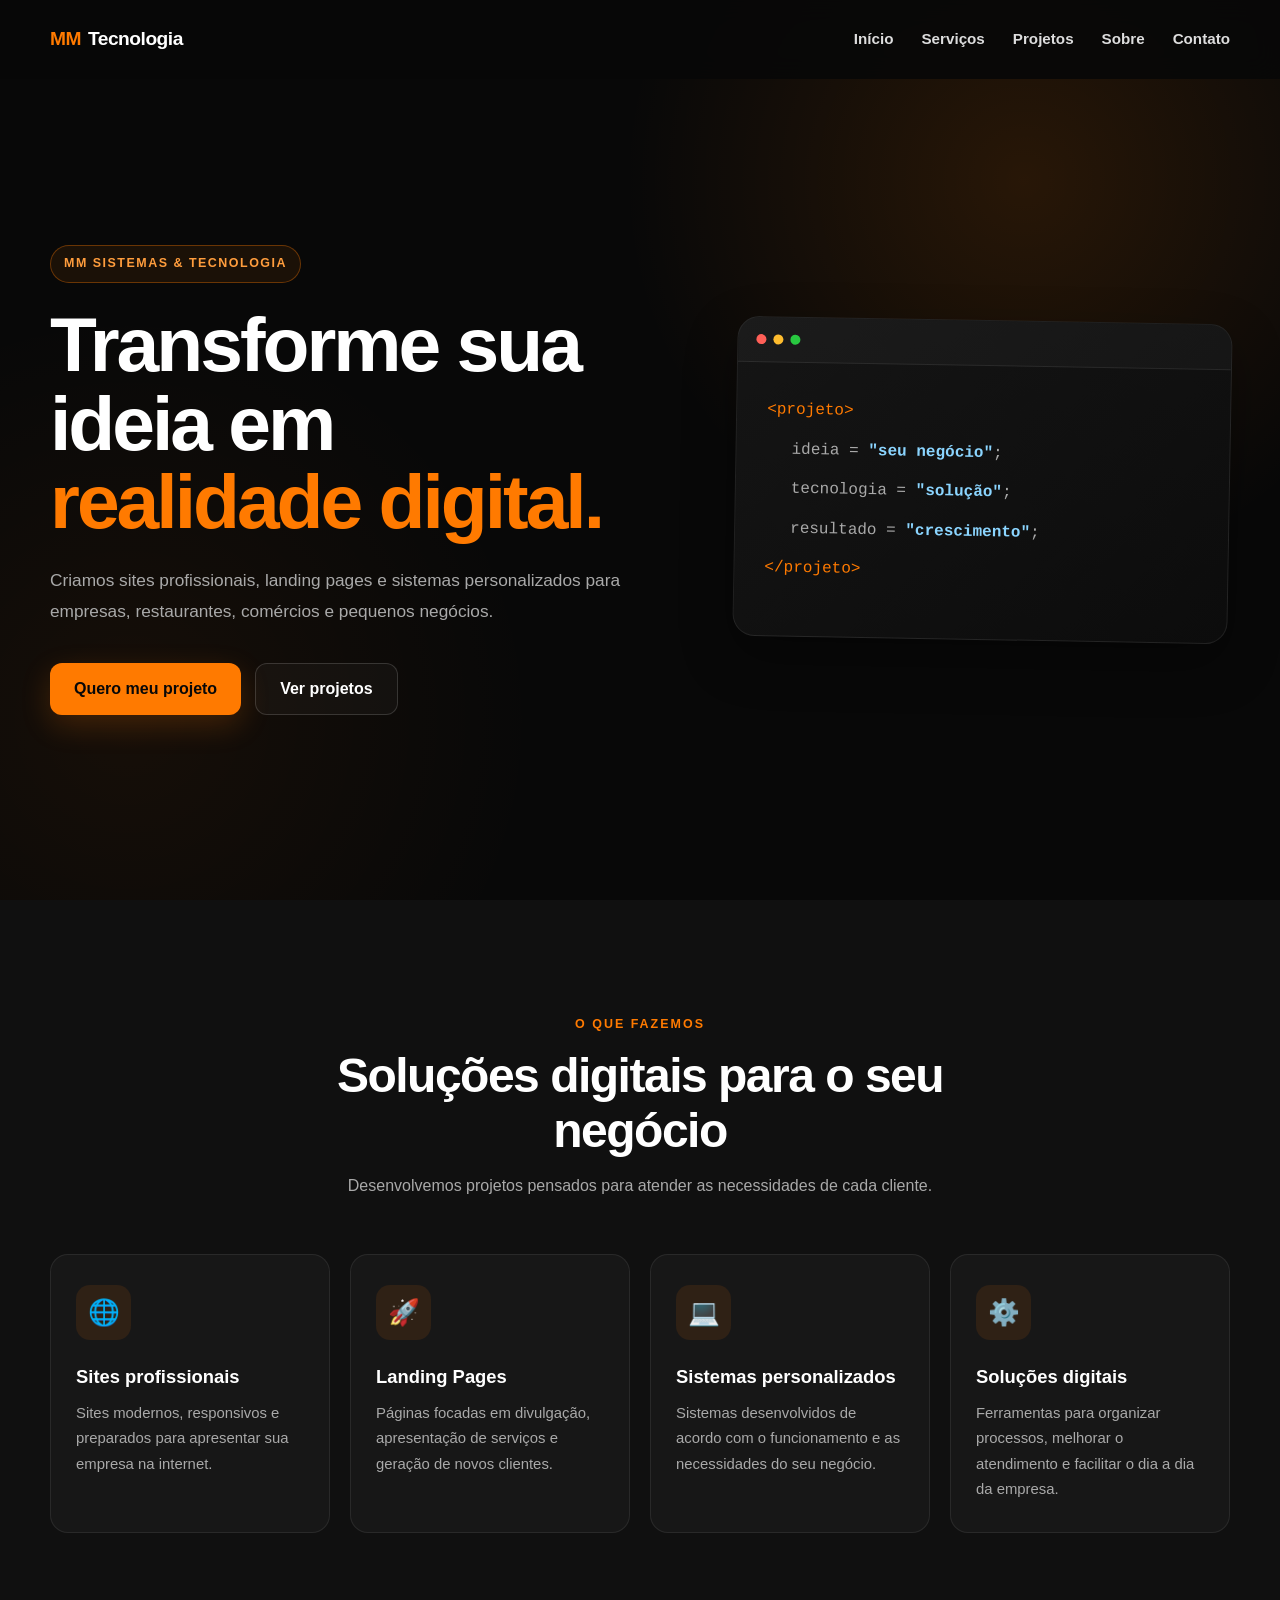
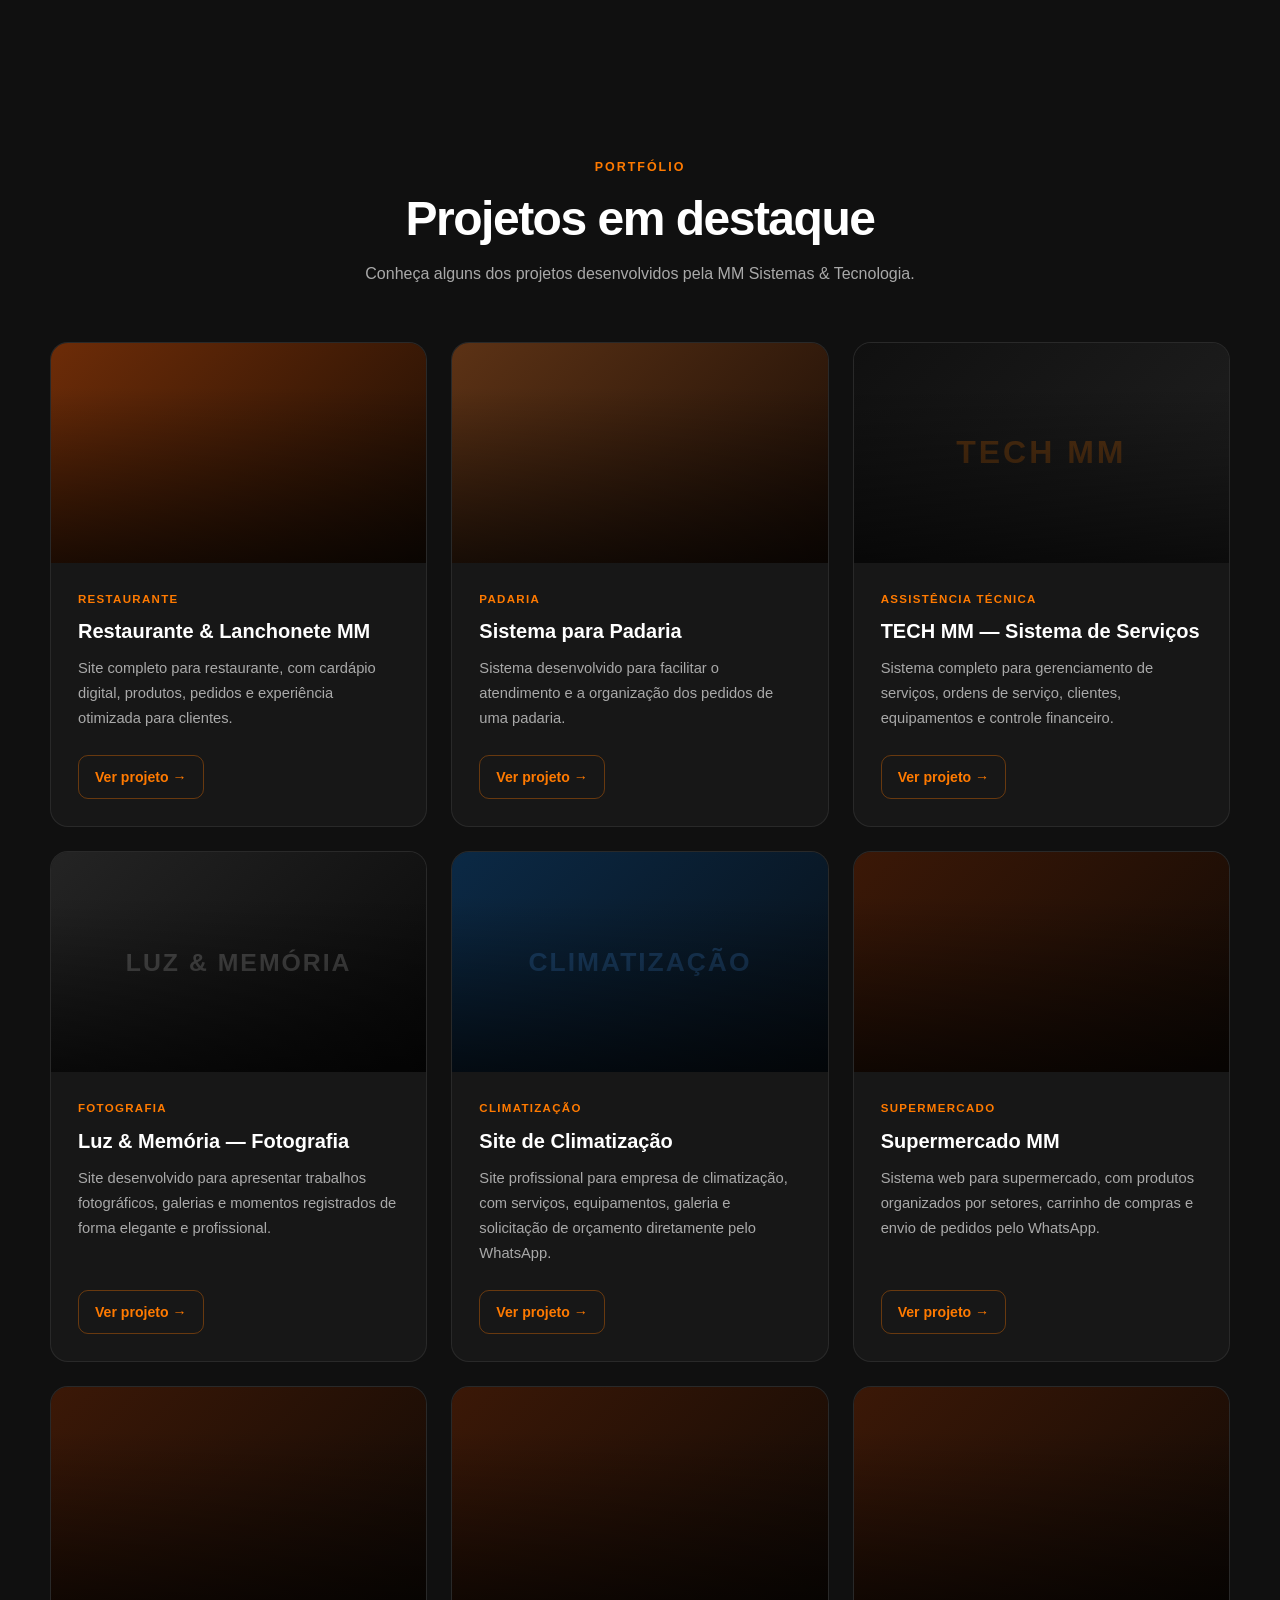
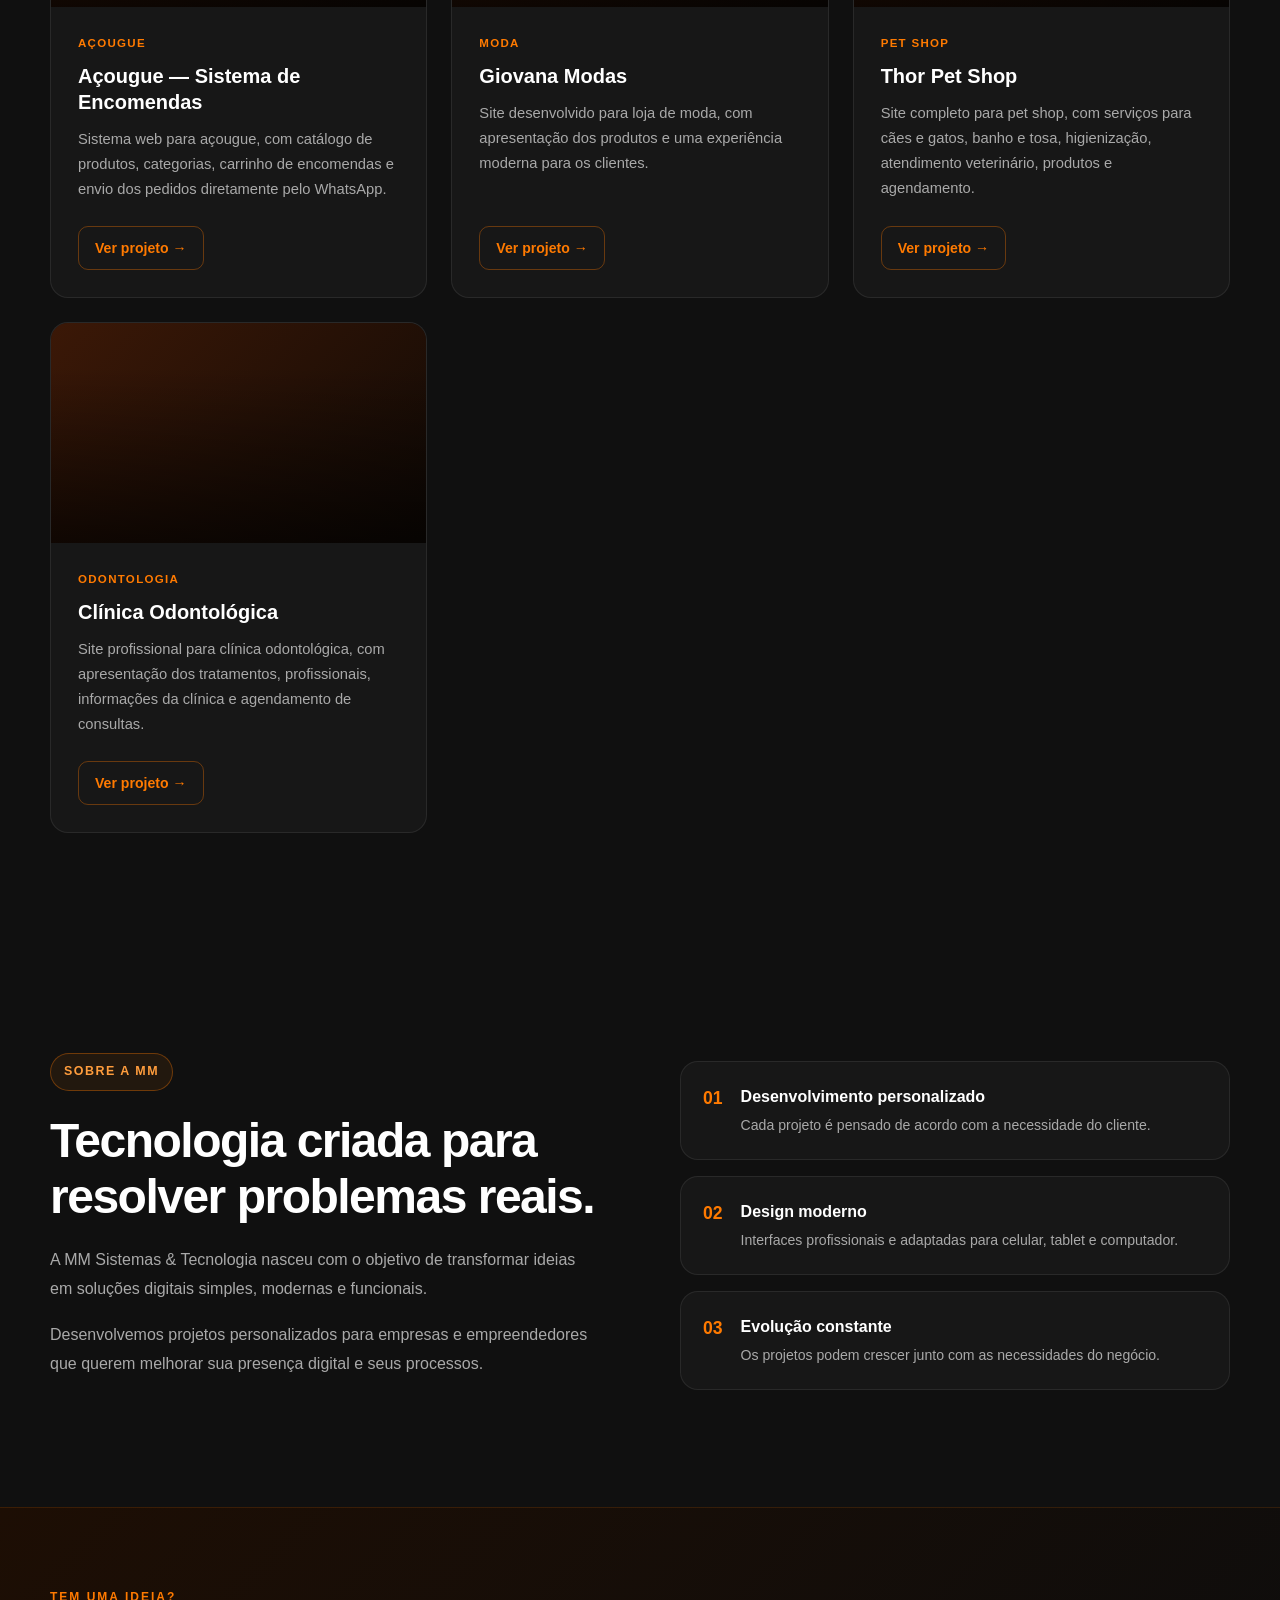
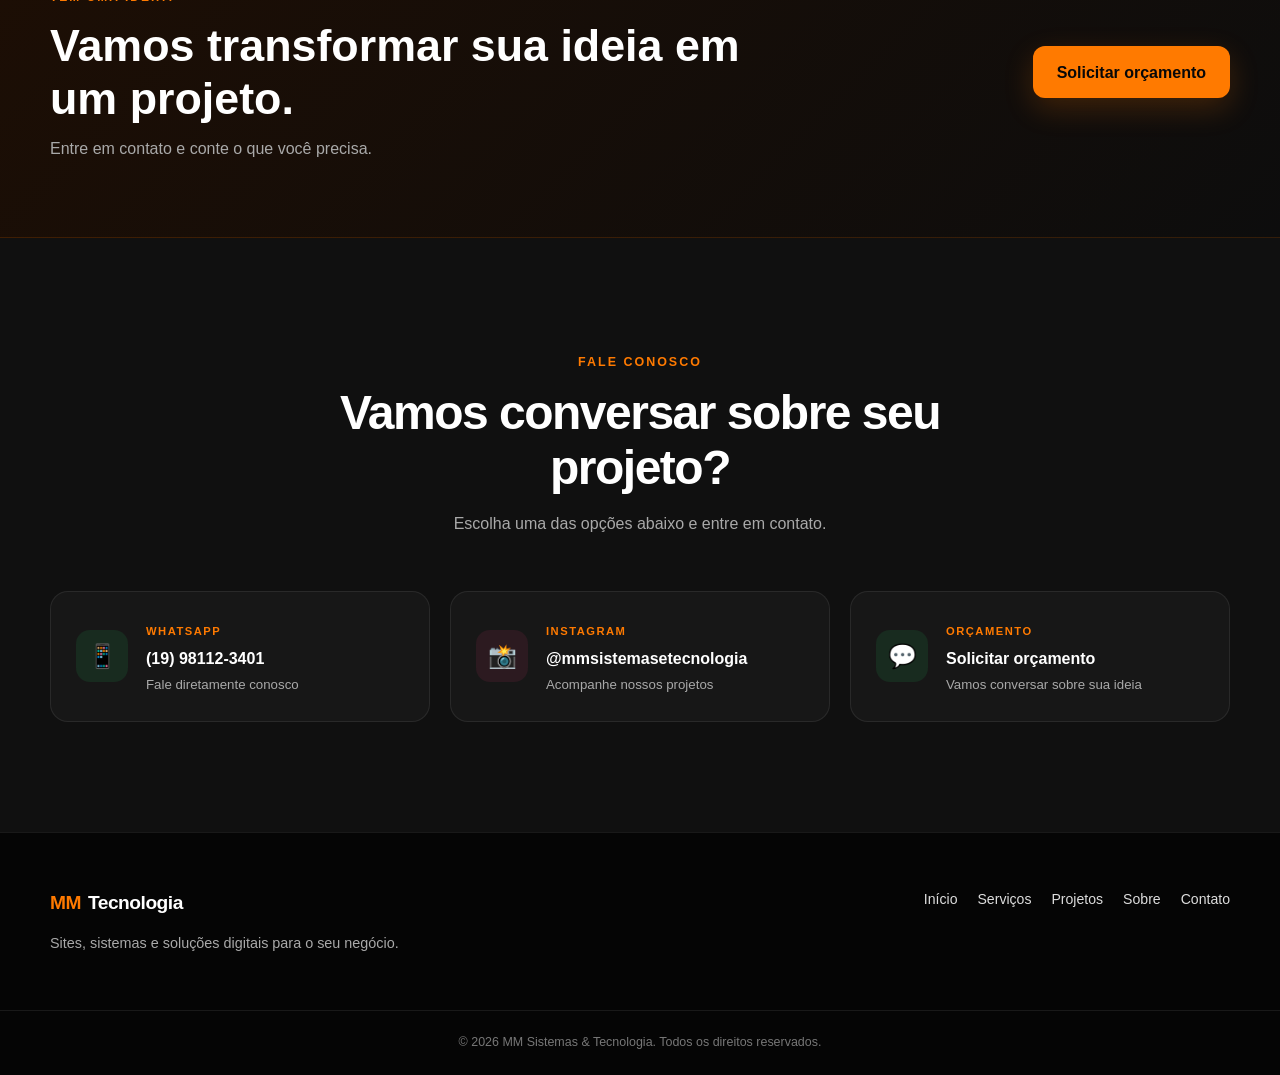
==== commit 74a34f28: "Add files via upload" ====
--- a/index.html
+++ b/index.html
@@ -637,7 +637,44 @@
 
         </article>
 
-
+<!-- CLÍNICA ODONTOLÓGICA --><article class="card-projeto"><div class="projeto-imagem dentista">
+
+    <div class="projeto-overlay">
+
+        <span>PROJETO WEB</span>
+
+    </div>
+
+</div>
+
+<div class="projeto-conteudo">
+
+    <span class="projeto-tag">
+        ODONTOLOGIA
+    </span>
+
+    <h3>
+        Clínica Odontológica
+    </h3>
+
+    <p>
+        Site profissional para clínica odontológica,
+        com apresentação dos tratamentos, profissionais,
+        informações da clínica e agendamento de consultas.
+    </p>
+
+    <a
+        href="https://m20513703-art.github.io/denstista/"
+        target="_blank"
+        rel="noopener noreferrer"
+        class="botao-projeto"
+    >
+        Ver projeto →
+    </a>
+
+</div>
+
+</article>
     </div>
 
 </div>
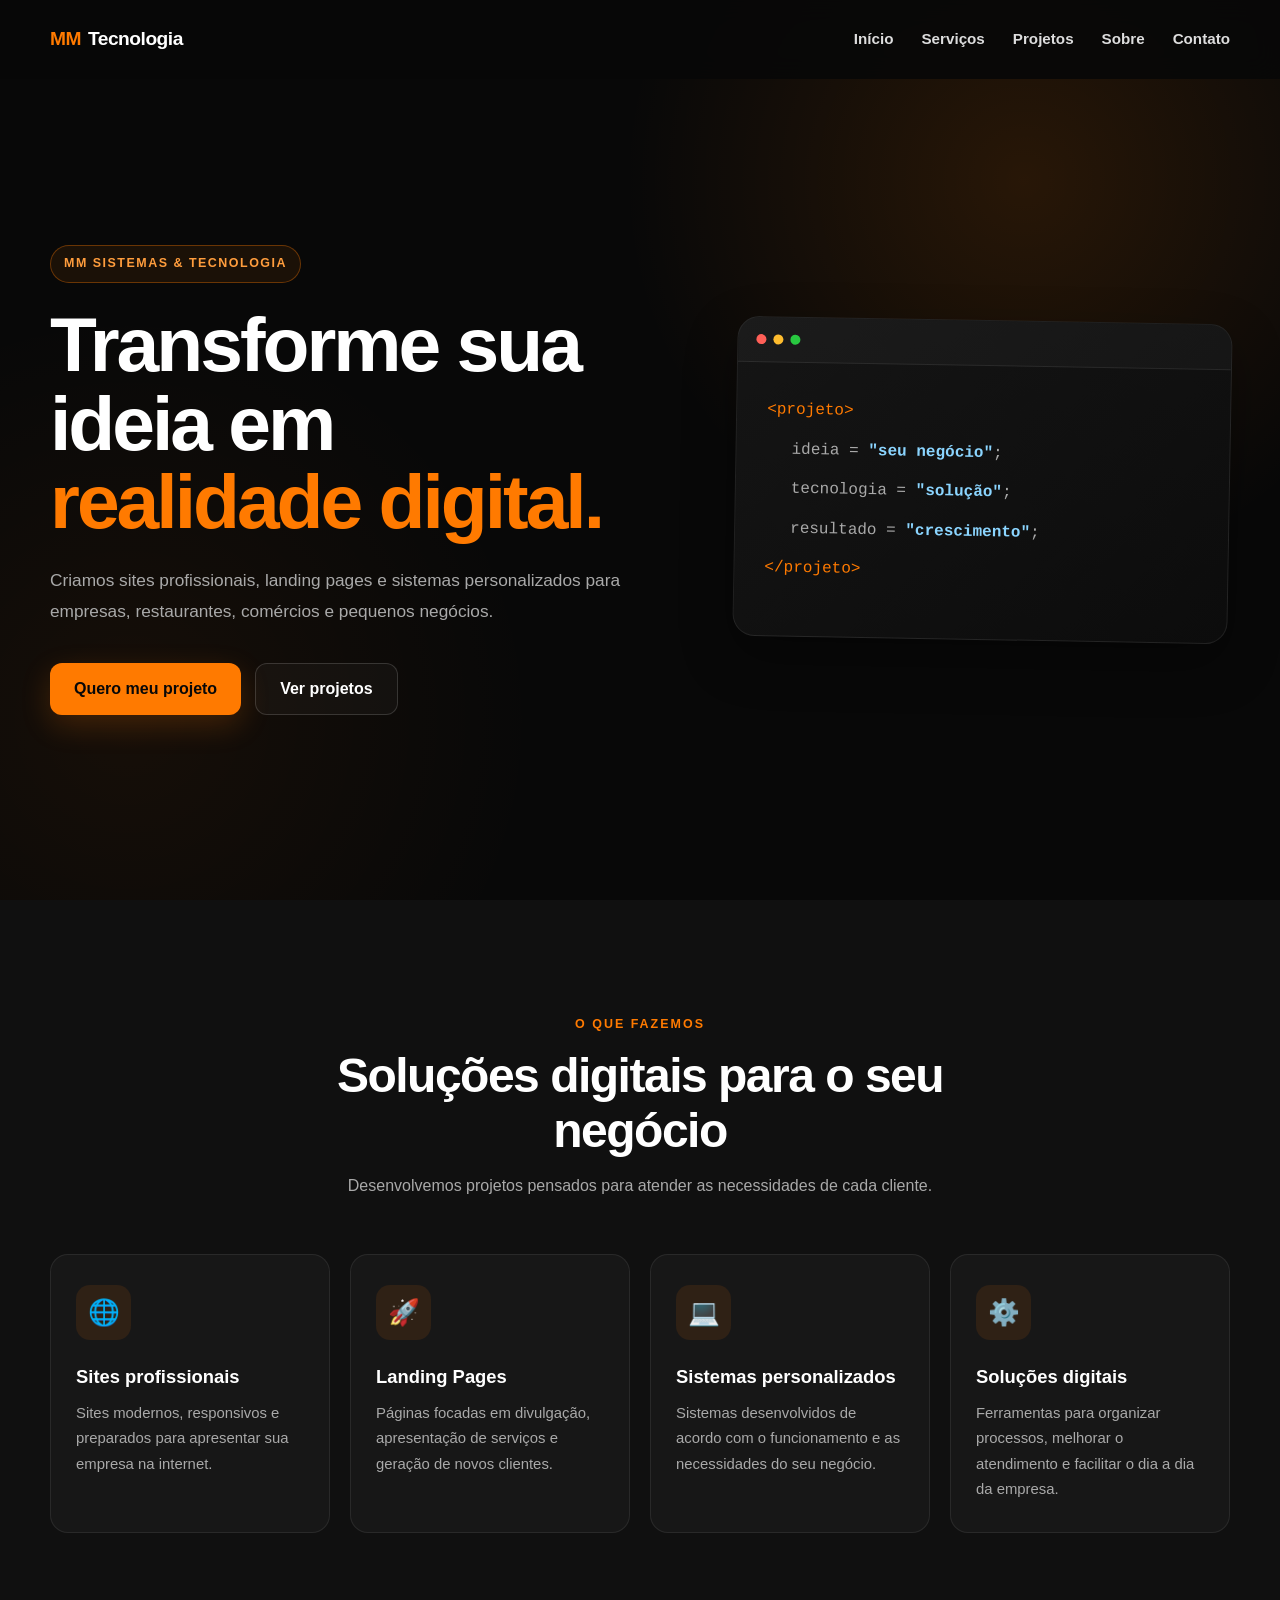
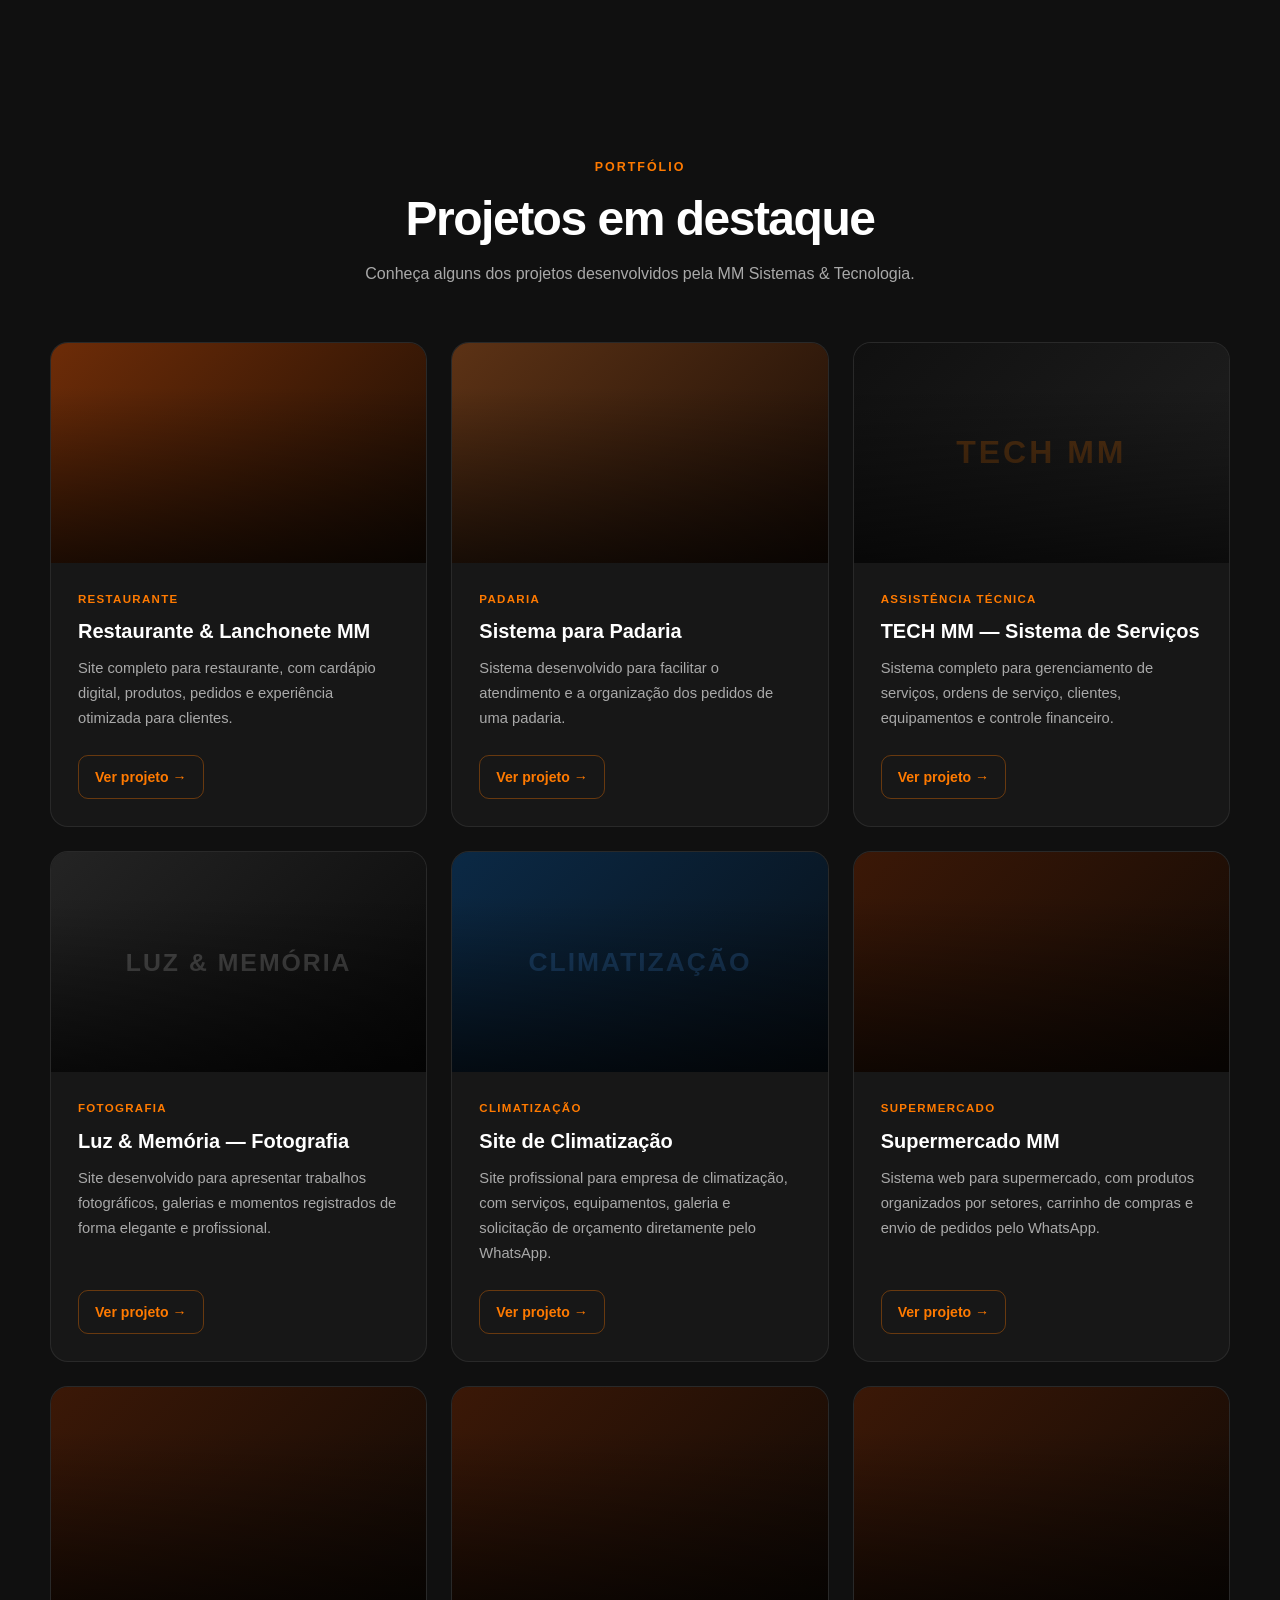
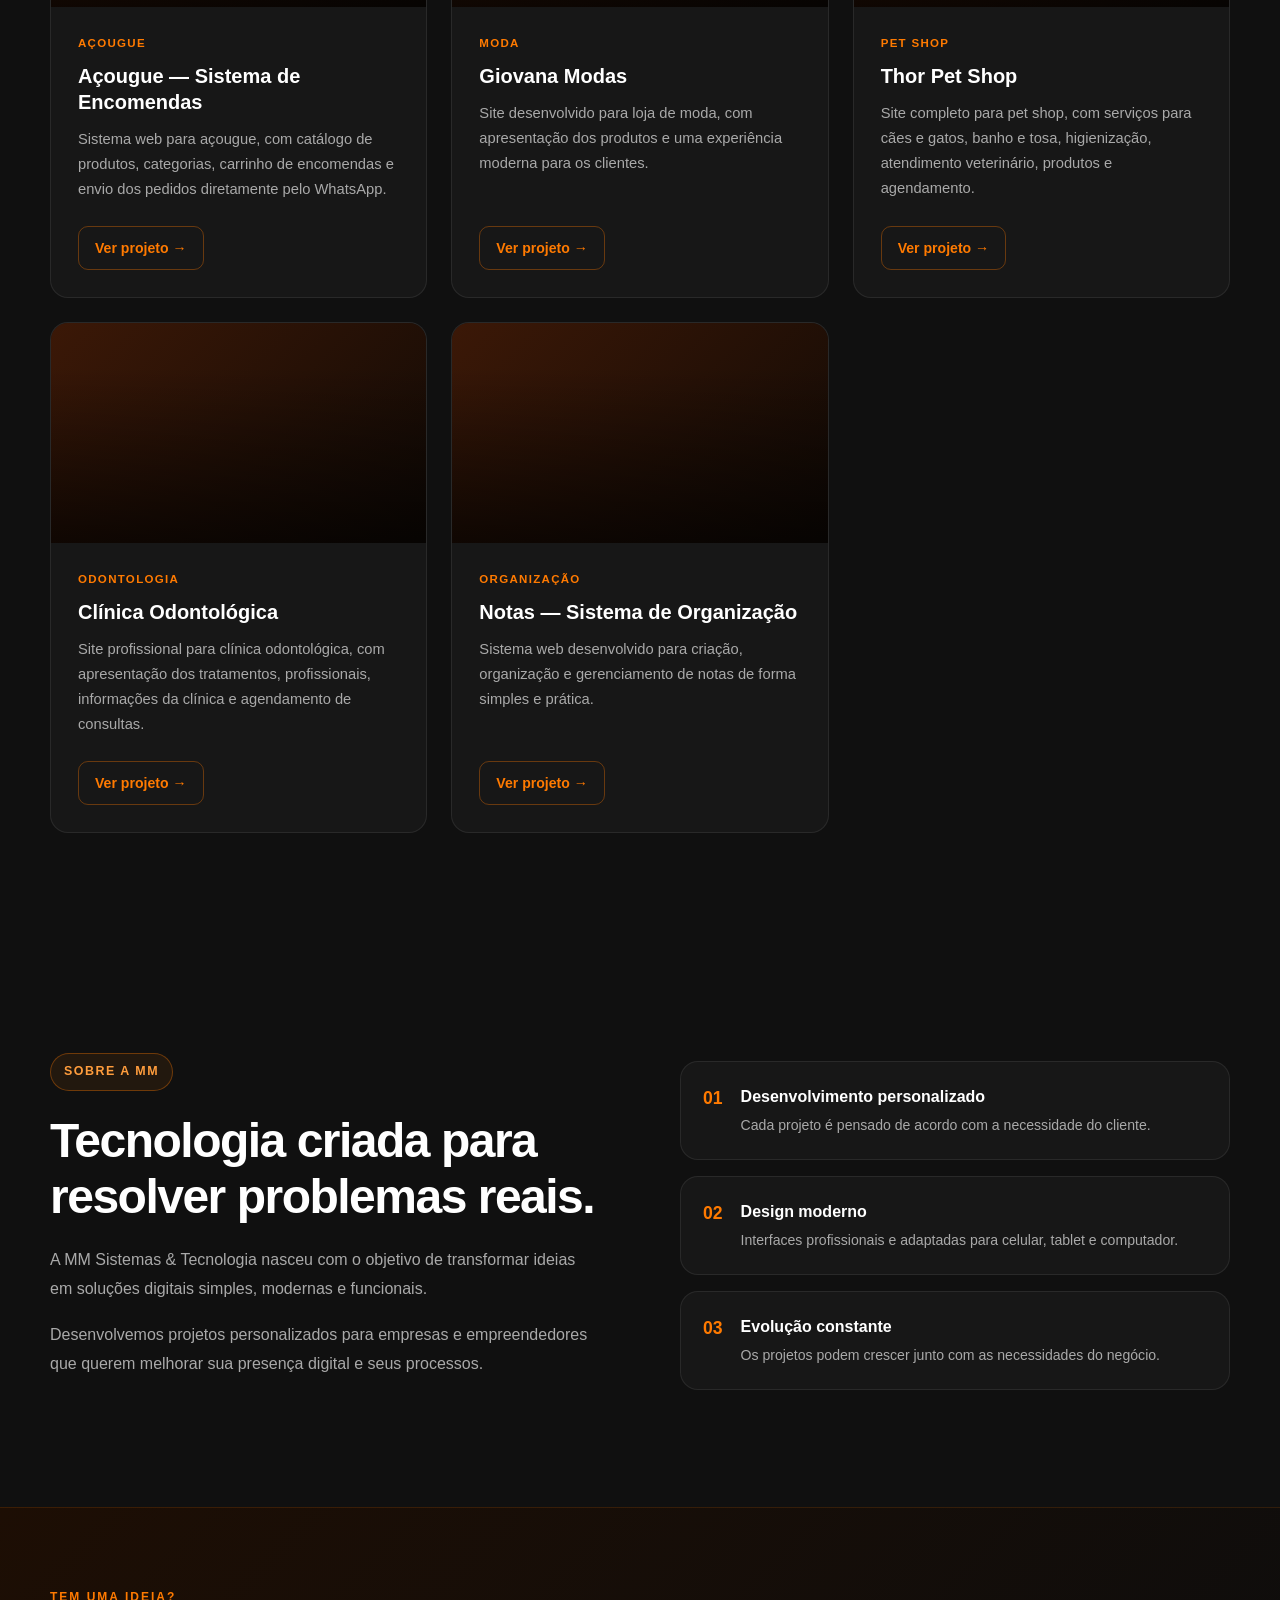
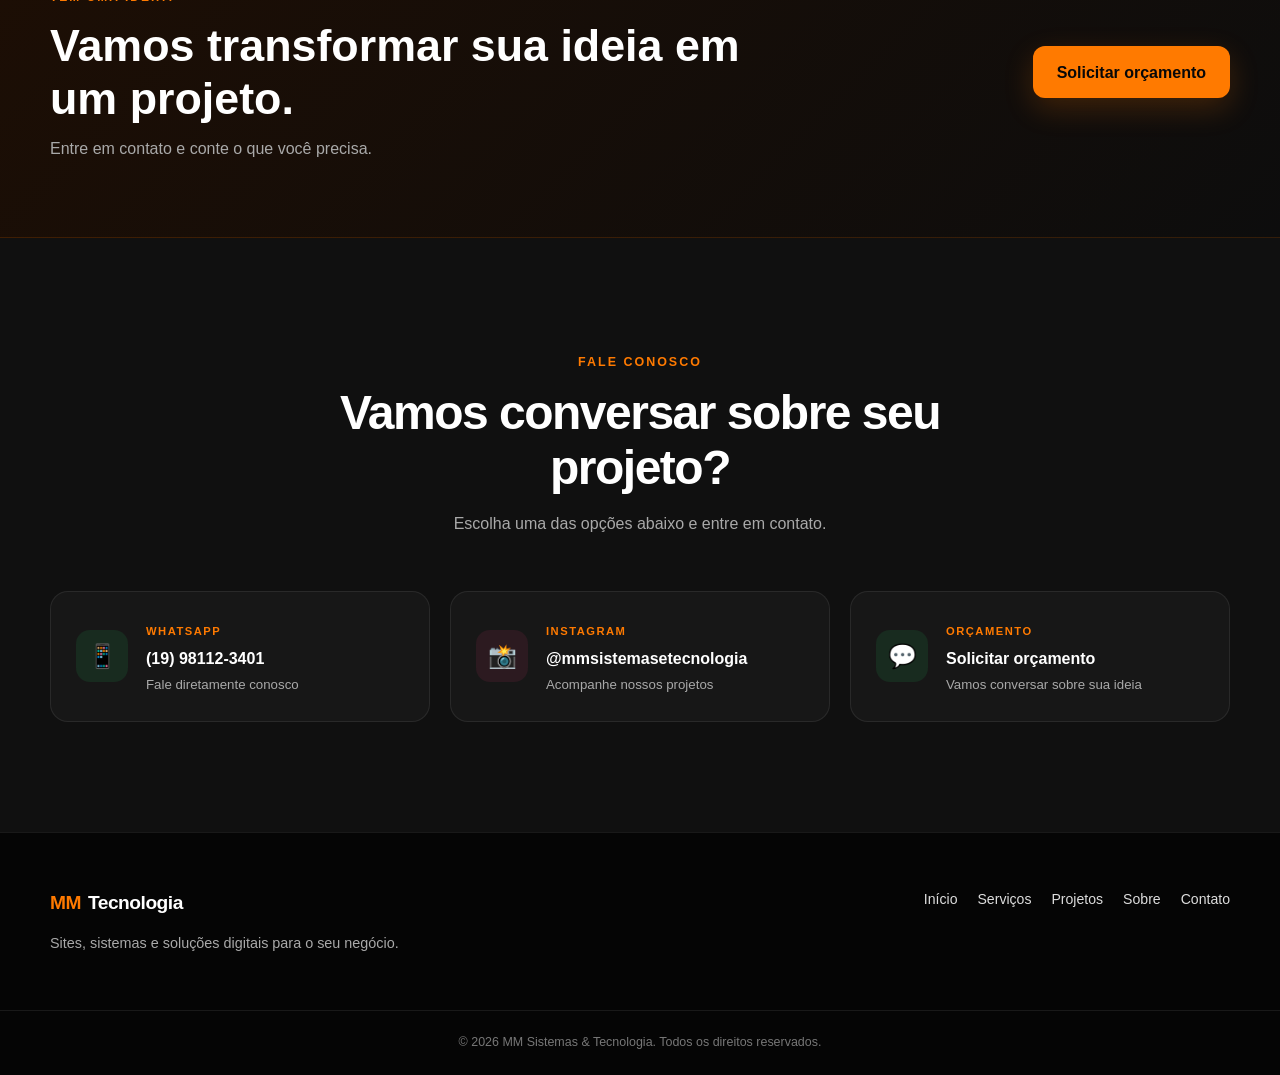
==== commit 8c1e7810: "Add files via upload" ====
--- a/index.html
+++ b/index.html
@@ -233,16 +233,14 @@
     <div class="projetos-grid">
 
 
-        <!-- RESTAURANTE -->
+        <!-- 01 RESTAURANTE -->
 
         <article class="card-projeto">
 
             <div class="projeto-imagem restaurante">
 
                 <div class="projeto-overlay">
-
                     <span>PROJETO WEB</span>
-
                 </div>
 
             </div>
@@ -278,16 +276,14 @@
         </article>
 
 
-        <!-- PADARIA -->
+        <!-- 02 PADARIA -->
 
         <article class="card-projeto">
 
             <div class="projeto-imagem padaria">
 
                 <div class="projeto-overlay">
-
                     <span>SISTEMA WEB</span>
-
                 </div>
 
             </div>
@@ -322,16 +318,14 @@
         </article>
 
 
-        <!-- TECH MM -->
+        <!-- 03 TECH MM -->
 
         <article class="card-projeto">
 
             <div class="projeto-imagem tech-mm">
 
                 <div class="projeto-overlay">
-
                     <span>SISTEMA WEB</span>
-
                 </div>
 
             </div>
@@ -367,16 +361,14 @@
         </article>
 
 
-        <!-- FOTOGRAFIA -->
+        <!-- 04 FOTOGRAFIA -->
 
         <article class="card-projeto">
 
             <div class="projeto-imagem fotografia">
 
                 <div class="projeto-overlay">
-
                     <span>PROJETO WEB</span>
-
                 </div>
 
             </div>
@@ -412,16 +404,14 @@
         </article>
 
 
-        <!-- CLIMATIZAÇÃO -->
+        <!-- 05 CLIMATIZAÇÃO -->
 
         <article class="card-projeto">
 
             <div class="projeto-imagem climatizacao">
 
                 <div class="projeto-overlay">
-
                     <span>PROJETO WEB</span>
-
                 </div>
 
             </div>
@@ -457,16 +447,14 @@
         </article>
 
 
-        <!-- SUPERMERCADO -->
+        <!-- 06 SUPERMERCADO -->
 
         <article class="card-projeto">
 
             <div class="projeto-imagem supermercado">
 
                 <div class="projeto-overlay">
-
                     <span>SISTEMA WEB</span>
-
                 </div>
 
             </div>
@@ -502,16 +490,14 @@
         </article>
 
 
-        <!-- AÇOUGUE -->
+        <!-- 07 AÇOUGUE -->
 
         <article class="card-projeto">
 
             <div class="projeto-imagem acougue">
 
                 <div class="projeto-overlay">
-
                     <span>SISTEMA WEB</span>
-
                 </div>
 
             </div>
@@ -548,16 +534,14 @@
         </article>
 
 
-        <!-- GIOVANA MODAS -->
+        <!-- 08 GIOVANA MODAS -->
 
         <article class="card-projeto">
 
             <div class="projeto-imagem giovana">
 
                 <div class="projeto-overlay">
-
                     <span>PROJETO WEB</span>
-
                 </div>
 
             </div>
@@ -592,16 +576,14 @@
         </article>
 
 
-        <!-- THOR PET SHOP -->
+        <!-- 09 THOR PET SHOP -->
 
         <article class="card-projeto">
 
             <div class="projeto-imagem pet-shop">
 
                 <div class="projeto-overlay">
-
                     <span>PROJETO WEB</span>
-
                 </div>
 
             </div>
@@ -637,44 +619,91 @@
 
         </article>
 
-<!-- CLÍNICA ODONTOLÓGICA --><article class="card-projeto"><div class="projeto-imagem dentista">
-
-    <div class="projeto-overlay">
-
-        <span>PROJETO WEB</span>
-
-    </div>
-
-</div>
-
-<div class="projeto-conteudo">
-
-    <span class="projeto-tag">
-        ODONTOLOGIA
-    </span>
-
-    <h3>
-        Clínica Odontológica
-    </h3>
-
-    <p>
-        Site profissional para clínica odontológica,
-        com apresentação dos tratamentos, profissionais,
-        informações da clínica e agendamento de consultas.
-    </p>
-
-    <a
-        href="https://m20513703-art.github.io/denstista/"
-        target="_blank"
-        rel="noopener noreferrer"
-        class="botao-projeto"
-    >
-        Ver projeto →
-    </a>
-
-</div>
-
-</article>
+
+        <!-- 10 CLÍNICA ODONTOLÓGICA -->
+
+        <article class="card-projeto">
+
+            <div class="projeto-imagem dentista">
+
+                <div class="projeto-overlay">
+                    <span>PROJETO WEB</span>
+                </div>
+
+            </div>
+
+            <div class="projeto-conteudo">
+
+                <span class="projeto-tag">
+                    ODONTOLOGIA
+                </span>
+
+                <h3>
+                    Clínica Odontológica
+                </h3>
+
+                <p>
+                    Site profissional para clínica odontológica,
+                    com apresentação dos tratamentos, profissionais,
+                    informações da clínica e agendamento de consultas.
+                </p>
+
+                <a
+                    href="https://m20513703-art.github.io/denstista/"
+                    target="_blank"
+                    rel="noopener noreferrer"
+                    class="botao-projeto"
+                >
+                    Ver projeto →
+                </a>
+
+            </div>
+
+        </article>
+
+
+        <!-- 11 NOTAS -->
+
+        <article class="card-projeto">
+
+            <div class="projeto-imagem notas">
+
+                <div class="projeto-overlay">
+                    <span>SISTEMA WEB</span>
+                </div>
+
+            </div>
+
+            <div class="projeto-conteudo">
+
+                <span class="projeto-tag">
+                    ORGANIZAÇÃO
+                </span>
+
+                <h3>
+                    Notas — Sistema de Organização
+                </h3>
+
+                <p>
+                    Sistema web desenvolvido para criação,
+                    organização e gerenciamento de notas
+                    de forma simples e prática.
+                </p>
+
+                <a
+                    href="https://m20513703-art.github.io/notas-/"
+                    target="_blank"
+                    rel="noopener noreferrer"
+                    class="botao-projeto"
+                >
+                    Ver projeto →
+                </a>
+
+            </div>
+
+        </article>
+
+
     </div>
 
 </div>
@@ -953,5 +982,4 @@
 
 </div>
 
-</footer><script src="script.js"></script></body>
-</html>+</footer><script src="script.js"></script></body></html>
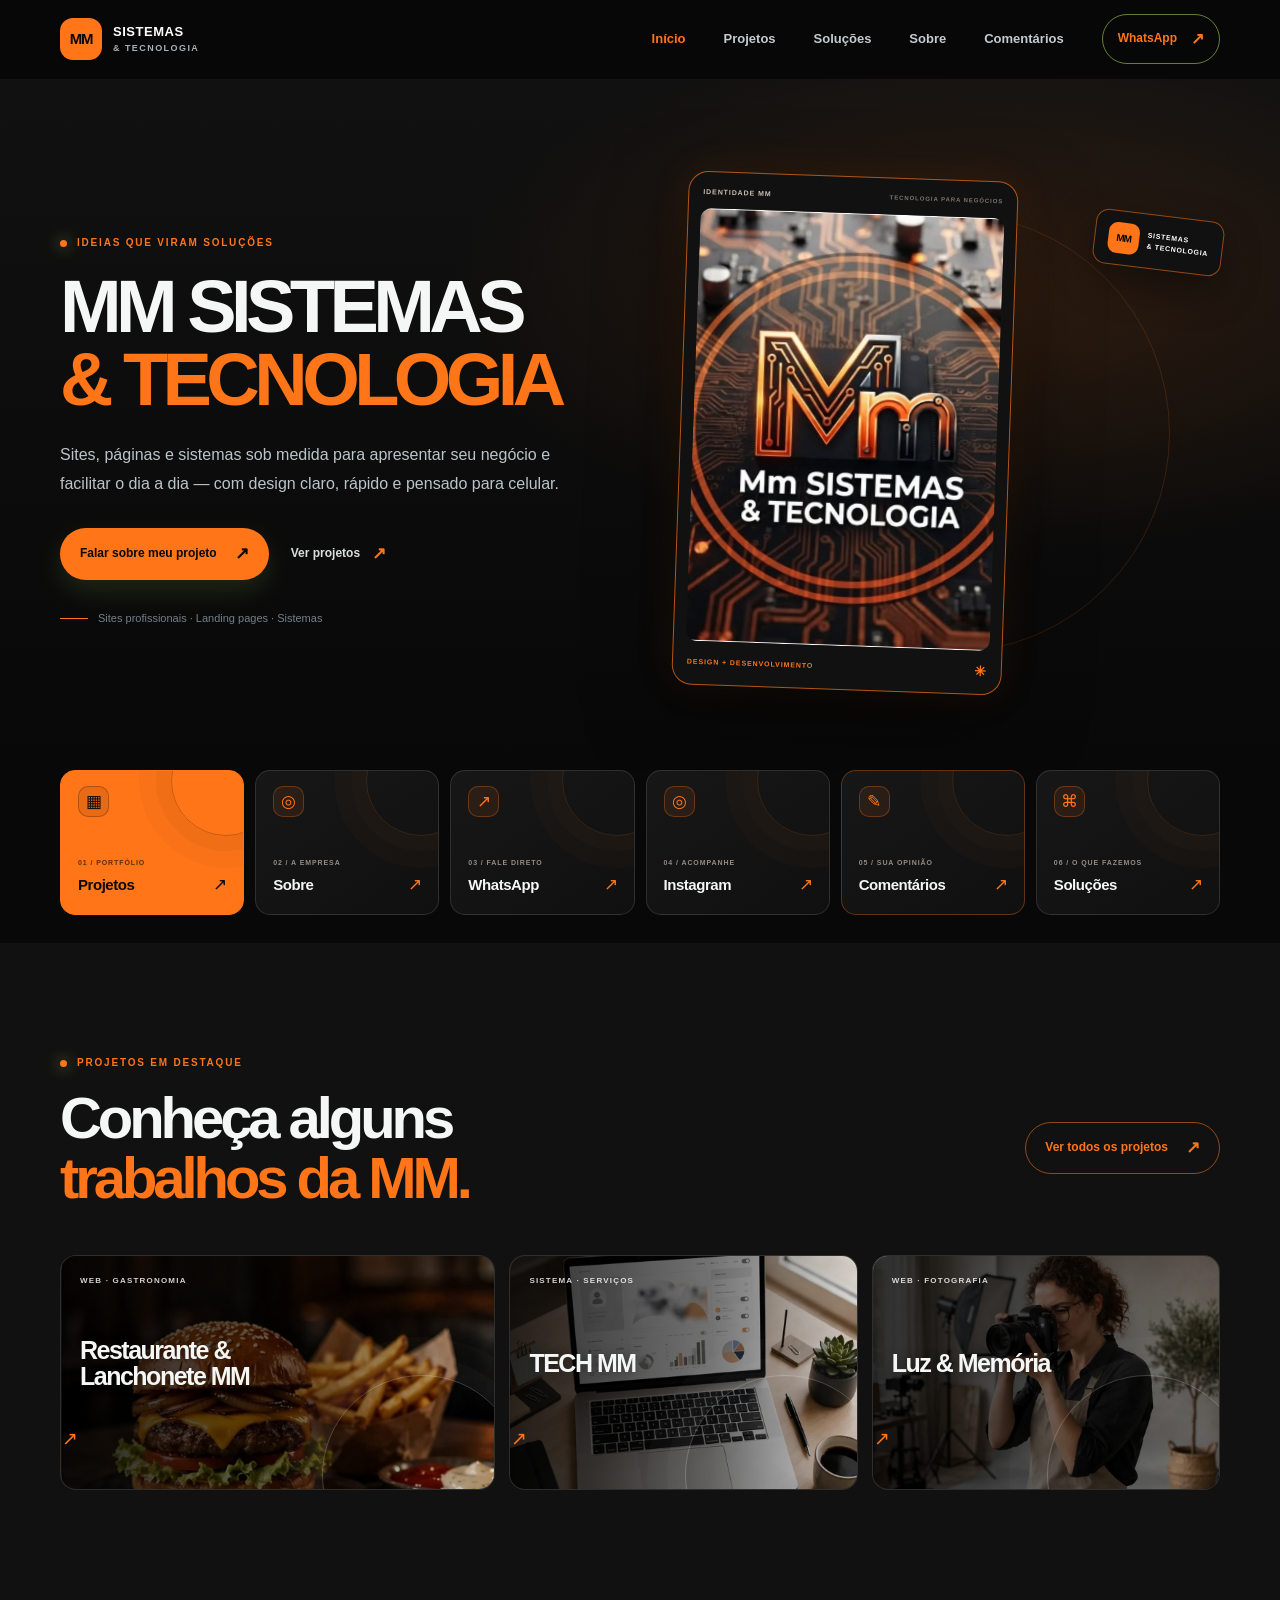
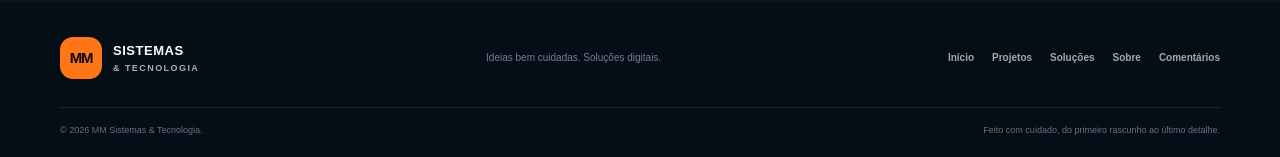
==== commit 2295a25d: "Atualiza site da MM com páginas e fotos ilustrativas" ====
--- a/index.html
+++ b/index.html
@@ -1,985 +1,53 @@
-<!DOCTYPE html><html lang="pt-BR"><head>
-    <meta charset="UTF-8"><meta
-    name="viewport"
-    content="width=device-width, initial-scale=1.0"
->
-
-<meta
-    name="description"
-    content="MM Sistemas & Tecnologia — criação de sites, landing pages e sistemas personalizados."
->
-
-<meta
-    name="author"
-    content="MM Sistemas & Tecnologia"
->
-
-<title>MM Sistemas & Tecnologia</title>
-
-<link rel="stylesheet" href="style.css">
-
-</head><body><header class="cabecalho"><div class="container">
-
-    <a href="#inicio" class="logo">
-        <span>MM</span> Tecnologia
-    </a>
-
-    <nav class="menu">
-
-        <a href="#inicio">Início</a>
-
-        <a href="#servicos">Serviços</a>
-
-        <a href="#projetos">Projetos</a>
-
-        <a href="#sobre">Sobre</a>
-
-        <a href="#contato">Contato</a>
-
-    </nav>
-
-</div>
-
-</header><main><!-- ================= INÍCIO ================= --><section id="inicio" class="hero"><div class="container hero-conteudo">
-
-    <div class="hero-texto">
-
-        <span class="tag">
-            MM SISTEMAS & TECNOLOGIA
-        </span>
-
-        <h1>
-            Transforme sua ideia em
-            <strong>realidade digital.</strong>
-        </h1>
-
-        <p>
-            Criamos sites profissionais, landing pages
-            e sistemas personalizados para empresas,
-            restaurantes, comércios e pequenos negócios.
-        </p>
-
-        <div class="hero-botoes">
-
-            <a
-                href="#contato"
-                class="botao botao-principal"
-                data-whatsapp="orcamento"
-            >
-                Quero meu projeto
-            </a>
-
-            <a
-                href="#projetos"
-                class="botao botao-secundario"
-            >
-                Ver projetos
-            </a>
-
-        </div>
-
-    </div>
-
-
-    <div class="hero-card">
-
-        <div class="codigo-topo">
-
-            <span></span>
-            <span></span>
-            <span></span>
-
-        </div>
-
-        <div class="codigo">
-
-            <p>
-                <span>&lt;</span>projeto<span>&gt;</span>
-            </p>
-
-            <p class="codigo-recuo">
-                ideia = <b>"seu negócio"</b>;
-            </p>
-
-            <p class="codigo-recuo">
-                tecnologia = <b>"solução"</b>;
-            </p>
-
-            <p class="codigo-recuo">
-                resultado = <b>"crescimento"</b>;
-            </p>
-
-            <p>
-                <span>&lt;/</span>projeto<span>&gt;</span>
-            </p>
-
-        </div>
-
-    </div>
-
-</div>
-
-</section><!-- ================= SERVIÇOS ================= --><section id="servicos" class="secao"><div class="container">
-
-    <div class="titulo-secao">
-
-        <span>O QUE FAZEMOS</span>
-
-        <h2>
-            Soluções digitais para o seu negócio
-        </h2>
-
-        <p>
-            Desenvolvemos projetos pensados para
-            atender as necessidades de cada cliente.
-        </p>
-
-    </div>
-
-
-    <div class="servicos-grid">
-
-        <article class="card-servico">
-
-            <div class="icone">🌐</div>
-
-            <h3>
-                Sites profissionais
-            </h3>
-
-            <p>
-                Sites modernos, responsivos e preparados
-                para apresentar sua empresa na internet.
-            </p>
-
-        </article>
-
-
-        <article class="card-servico">
-
-            <div class="icone">🚀</div>
-
-            <h3>
-                Landing Pages
-            </h3>
-
-            <p>
-                Páginas focadas em divulgação,
-                apresentação de serviços e geração
-                de novos clientes.
-            </p>
-
-        </article>
-
-
-        <article class="card-servico">
-
-            <div class="icone">💻</div>
-
-            <h3>
-                Sistemas personalizados
-            </h3>
-
-            <p>
-                Sistemas desenvolvidos de acordo com
-                o funcionamento e as necessidades
-                do seu negócio.
-            </p>
-
-        </article>
-
-
-        <article class="card-servico">
-
-            <div class="icone">⚙️</div>
-
-            <h3>
-                Soluções digitais
-            </h3>
-
-            <p>
-                Ferramentas para organizar processos,
-                melhorar o atendimento e facilitar
-                o dia a dia da empresa.
-            </p>
-
-        </article>
-
-    </div>
-
-</div>
-
-</section><!-- ================= PROJETOS ================= --><section
-    id="projetos"
-    class="secao secao-projetos"
-><div class="container">
-
-    <div class="titulo-secao">
-
-        <span>PORTFÓLIO</span>
-
-        <h2>
-            Projetos em destaque
-        </h2>
-
-        <p>
-            Conheça alguns dos projetos desenvolvidos
-            pela MM Sistemas & Tecnologia.
-        </p>
-
-    </div>
-
-
-    <div class="projetos-grid">
-
-
-        <!-- 01 RESTAURANTE -->
-
-        <article class="card-projeto">
-
-            <div class="projeto-imagem restaurante">
-
-                <div class="projeto-overlay">
-                    <span>PROJETO WEB</span>
-                </div>
-
-            </div>
-
-            <div class="projeto-conteudo">
-
-                <span class="projeto-tag">
-                    RESTAURANTE
-                </span>
-
-                <h3>
-                    Restaurante & Lanchonete MM
-                </h3>
-
-                <p>
-                    Site completo para restaurante,
-                    com cardápio digital, produtos,
-                    pedidos e experiência otimizada
-                    para clientes.
-                </p>
-
-                <a
-                    href="https://m20513703-art.github.io/restaurante-e-lanchonete-mm/"
-                    target="_blank"
-                    rel="noopener noreferrer"
-                    class="botao-projeto"
-                >
-                    Ver projeto →
-                </a>
-
-            </div>
-
-        </article>
-
-
-        <!-- 02 PADARIA -->
-
-        <article class="card-projeto">
-
-            <div class="projeto-imagem padaria">
-
-                <div class="projeto-overlay">
-                    <span>SISTEMA WEB</span>
-                </div>
-
-            </div>
-
-            <div class="projeto-conteudo">
-
-                <span class="projeto-tag">
-                    PADARIA
-                </span>
-
-                <h3>
-                    Sistema para Padaria
-                </h3>
-
-                <p>
-                    Sistema desenvolvido para facilitar
-                    o atendimento e a organização dos
-                    pedidos de uma padaria.
-                </p>
-
-                <a
-                    href="https://m20513703-art.github.io/padaria/"
-                    target="_blank"
-                    rel="noopener noreferrer"
-                    class="botao-projeto"
-                >
-                    Ver projeto →
-                </a>
-
-            </div>
-
-        </article>
-
-
-        <!-- 03 TECH MM -->
-
-        <article class="card-projeto">
-
-            <div class="projeto-imagem tech-mm">
-
-                <div class="projeto-overlay">
-                    <span>SISTEMA WEB</span>
-                </div>
-
-            </div>
-
-            <div class="projeto-conteudo">
-
-                <span class="projeto-tag">
-                    ASSISTÊNCIA TÉCNICA
-                </span>
-
-                <h3>
-                    TECH MM — Sistema de Serviços
-                </h3>
-
-                <p>
-                    Sistema completo para gerenciamento
-                    de serviços, ordens de serviço,
-                    clientes, equipamentos e controle
-                    financeiro.
-                </p>
-
-                <a
-                    href="https://m20513703-art.github.io/tech-mm/"
-                    target="_blank"
-                    rel="noopener noreferrer"
-                    class="botao-projeto"
-                >
-                    Ver projeto →
-                </a>
-
-            </div>
-
-        </article>
-
-
-        <!-- 04 FOTOGRAFIA -->
-
-        <article class="card-projeto">
-
-            <div class="projeto-imagem fotografia">
-
-                <div class="projeto-overlay">
-                    <span>PROJETO WEB</span>
-                </div>
-
-            </div>
-
-            <div class="projeto-conteudo">
-
-                <span class="projeto-tag">
-                    FOTOGRAFIA
-                </span>
-
-                <h3>
-                    Luz & Memória — Fotografia
-                </h3>
-
-                <p>
-                    Site desenvolvido para apresentar
-                    trabalhos fotográficos, galerias
-                    e momentos registrados de forma
-                    elegante e profissional.
-                </p>
-
-                <a
-                    href="https://m20513703-art.github.io/fotografia/"
-                    target="_blank"
-                    rel="noopener noreferrer"
-                    class="botao-projeto"
-                >
-                    Ver projeto →
-                </a>
-
-            </div>
-
-        </article>
-
-
-        <!-- 05 CLIMATIZAÇÃO -->
-
-        <article class="card-projeto">
-
-            <div class="projeto-imagem climatizacao">
-
-                <div class="projeto-overlay">
-                    <span>PROJETO WEB</span>
-                </div>
-
-            </div>
-
-            <div class="projeto-conteudo">
-
-                <span class="projeto-tag">
-                    CLIMATIZAÇÃO
-                </span>
-
-                <h3>
-                    Site de Climatização
-                </h3>
-
-                <p>
-                    Site profissional para empresa de
-                    climatização, com serviços,
-                    equipamentos, galeria e solicitação
-                    de orçamento diretamente pelo WhatsApp.
-                </p>
-
-                <a
-                    href="https://m20513703-art.github.io/climatizacao/"
-                    target="_blank"
-                    rel="noopener noreferrer"
-                    class="botao-projeto"
-                >
-                    Ver projeto →
-                </a>
-
-            </div>
-
-        </article>
-
-
-        <!-- 06 SUPERMERCADO -->
-
-        <article class="card-projeto">
-
-            <div class="projeto-imagem supermercado">
-
-                <div class="projeto-overlay">
-                    <span>SISTEMA WEB</span>
-                </div>
-
-            </div>
-
-            <div class="projeto-conteudo">
-
-                <span class="projeto-tag">
-                    SUPERMERCADO
-                </span>
-
-                <h3>
-                    Supermercado MM
-                </h3>
-
-                <p>
-                    Sistema web para supermercado,
-                    com produtos organizados por setores,
-                    carrinho de compras e envio de pedidos
-                    pelo WhatsApp.
-                </p>
-
-                <a
-                    href="https://m20513703-art.github.io/supermercado-mm/"
-                    target="_blank"
-                    rel="noopener noreferrer"
-                    class="botao-projeto"
-                >
-                    Ver projeto →
-                </a>
-
-            </div>
-
-        </article>
-
-
-        <!-- 07 AÇOUGUE -->
-
-        <article class="card-projeto">
-
-            <div class="projeto-imagem acougue">
-
-                <div class="projeto-overlay">
-                    <span>SISTEMA WEB</span>
-                </div>
-
-            </div>
-
-            <div class="projeto-conteudo">
-
-                <span class="projeto-tag">
-                    AÇOUGUE
-                </span>
-
-                <h3>
-                    Açougue — Sistema de Encomendas
-                </h3>
-
-                <p>
-                    Sistema web para açougue,
-                    com catálogo de produtos,
-                    categorias, carrinho de encomendas
-                    e envio dos pedidos diretamente
-                    pelo WhatsApp.
-                </p>
-
-                <a
-                    href="https://m20513703-art.github.io/acougue/"
-                    target="_blank"
-                    rel="noopener noreferrer"
-                    class="botao-projeto"
-                >
-                    Ver projeto →
-                </a>
-
-            </div>
-
-        </article>
-
-
-        <!-- 08 GIOVANA MODAS -->
-
-        <article class="card-projeto">
-
-            <div class="projeto-imagem giovana">
-
-                <div class="projeto-overlay">
-                    <span>PROJETO WEB</span>
-                </div>
-
-            </div>
-
-            <div class="projeto-conteudo">
-
-                <span class="projeto-tag">
-                    MODA
-                </span>
-
-                <h3>
-                    Giovana Modas
-                </h3>
-
-                <p>
-                    Site desenvolvido para loja de moda,
-                    com apresentação dos produtos e uma
-                    experiência moderna para os clientes.
-                </p>
-
-                <a
-                    href="https://m20513703-art.github.io/loja-giovana/"
-                    target="_blank"
-                    rel="noopener noreferrer"
-                    class="botao-projeto"
-                >
-                    Ver projeto →
-                </a>
-
-            </div>
-
-        </article>
-
-
-        <!-- 09 THOR PET SHOP -->
-
-        <article class="card-projeto">
-
-            <div class="projeto-imagem pet-shop">
-
-                <div class="projeto-overlay">
-                    <span>PROJETO WEB</span>
-                </div>
-
-            </div>
-
-            <div class="projeto-conteudo">
-
-                <span class="projeto-tag">
-                    PET SHOP
-                </span>
-
-                <h3>
-                    Thor Pet Shop
-                </h3>
-
-                <p>
-                    Site completo para pet shop,
-                    com serviços para cães e gatos,
-                    banho e tosa, higienização,
-                    atendimento veterinário, produtos
-                    e agendamento.
-                </p>
-
-                <a
-                    href="https://m20513703-art.github.io/pet-shop/"
-                    target="_blank"
-                    rel="noopener noreferrer"
-                    class="botao-projeto"
-                >
-                    Ver projeto →
-                </a>
-
-            </div>
-
-        </article>
-
-
-        <!-- 10 CLÍNICA ODONTOLÓGICA -->
-
-        <article class="card-projeto">
-
-            <div class="projeto-imagem dentista">
-
-                <div class="projeto-overlay">
-                    <span>PROJETO WEB</span>
-                </div>
-
-            </div>
-
-            <div class="projeto-conteudo">
-
-                <span class="projeto-tag">
-                    ODONTOLOGIA
-                </span>
-
-                <h3>
-                    Clínica Odontológica
-                </h3>
-
-                <p>
-                    Site profissional para clínica odontológica,
-                    com apresentação dos tratamentos, profissionais,
-                    informações da clínica e agendamento de consultas.
-                </p>
-
-                <a
-                    href="https://m20513703-art.github.io/denstista/"
-                    target="_blank"
-                    rel="noopener noreferrer"
-                    class="botao-projeto"
-                >
-                    Ver projeto →
-                </a>
-
-            </div>
-
-        </article>
-
-
-        <!-- 11 NOTAS -->
-
-        <article class="card-projeto">
-
-            <div class="projeto-imagem notas">
-
-                <div class="projeto-overlay">
-                    <span>SISTEMA WEB</span>
-                </div>
-
-            </div>
-
-            <div class="projeto-conteudo">
-
-                <span class="projeto-tag">
-                    ORGANIZAÇÃO
-                </span>
-
-                <h3>
-                    Notas — Sistema de Organização
-                </h3>
-
-                <p>
-                    Sistema web desenvolvido para criação,
-                    organização e gerenciamento de notas
-                    de forma simples e prática.
-                </p>
-
-                <a
-                    href="https://m20513703-art.github.io/notas-/"
-                    target="_blank"
-                    rel="noopener noreferrer"
-                    class="botao-projeto"
-                >
-                    Ver projeto →
-                </a>
-
-            </div>
-
-        </article>
-
-
-    </div>
-
-</div>
-
-</section><!-- ================= SOBRE ================= --><section id="sobre" class="secao"><div class="container sobre-conteudo">
-
-    <div class="sobre-texto">
-
-        <span class="tag">
-            SOBRE A MM
-        </span>
-
-        <h2>
-            Tecnologia criada para resolver problemas reais.
-        </h2>
-
-        <p>
-            A MM Sistemas & Tecnologia nasceu com o objetivo
-            de transformar ideias em soluções digitais
-            simples, modernas e funcionais.
-        </p>
-
-        <p>
-            Desenvolvemos projetos personalizados para
-            empresas e empreendedores que querem melhorar
-            sua presença digital e seus processos.
-        </p>
-
-    </div>
-
-
-    <div class="sobre-destaques">
-
-        <div class="destaque">
-
-            <strong>01</strong>
-
-            <div>
-
-                <h3>
-                    Desenvolvimento personalizado
-                </h3>
-
-                <p>
-                    Cada projeto é pensado de acordo
-                    com a necessidade do cliente.
-                </p>
-
-            </div>
-
-        </div>
-
-
-        <div class="destaque">
-
-            <strong>02</strong>
-
-            <div>
-
-                <h3>
-                    Design moderno
-                </h3>
-
-                <p>
-                    Interfaces profissionais e adaptadas
-                    para celular, tablet e computador.
-                </p>
-
-            </div>
-
-        </div>
-
-
-        <div class="destaque">
-
-            <strong>03</strong>
-
-            <div>
-
-                <h3>
-                    Evolução constante
-                </h3>
-
-                <p>
-                    Os projetos podem crescer junto
-                    com as necessidades do negócio.
-                </p>
-
-            </div>
-
-        </div>
-
-    </div>
-
-</div>
-
-</section><!-- ================= CTA ================= --><section class="cta"><div class="container cta-conteudo">
-
-    <div>
-
-        <span>
-            TEM UMA IDEIA?
-        </span>
-
-        <h2>
-            Vamos transformar sua ideia em um projeto.
-        </h2>
-
-        <p>
-            Entre em contato e conte o que você precisa.
-        </p>
-
-    </div>
-
-    <a
-        href="#contato"
-        class="botao botao-principal"
-    >
-        Solicitar orçamento
-    </a>
-
-</div>
-
-</section><!-- ================= CONTATO ================= --><section id="contato" class="secao contato"><div class="container">
-
-    <div class="titulo-secao">
-
-        <span>FALE CONOSCO</span>
-
-        <h2>
-            Vamos conversar sobre seu projeto?
-        </h2>
-
-        <p>
-            Escolha uma das opções abaixo e entre em contato.
-        </p>
-
-    </div>
-
-
-    <div class="contato-grid">
-
-
-        <!-- WHATSAPP -->
-
-        <a
-            href="#"
-            class="contato-card"
-            data-whatsapp="contato"
-        >
-
-            <div class="contato-icone">
-                📱
-            </div>
-
-            <div>
-
-                <span>WHATSAPP</span>
-
-                <h3>
-                    (19) 98112-3401
-                </h3>
-
-                <p>
-                    Fale diretamente conosco
-                </p>
-
-            </div>
-
-        </a>
-
-
-        <!-- INSTAGRAM -->
-
-        <a
-            href="https://www.instagram.com/mmsistemasetecnologia/"
-            target="_blank"
-            rel="noopener noreferrer"
-            class="contato-card"
-        >
-
-            <div class="contato-icone">
-                📸
-            </div>
-
-            <div>
-
-                <span>INSTAGRAM</span>
-
-                <h3>
-                    @mmsistemasetecnologia
-                </h3>
-
-                <p>
-                    Acompanhe nossos projetos
-                </p>
-
-            </div>
-
-        </a>
-
-
-        <!-- ORÇAMENTO -->
-
-        <a
-            href="#"
-            class="contato-card"
-            data-whatsapp="orcamento"
-        >
-
-            <div class="contato-icone">
-                💬
-            </div>
-
-            <div>
-
-                <span>ORÇAMENTO</span>
-
-                <h3>
-                    Solicitar orçamento
-                </h3>
-
-                <p>
-                    Vamos conversar sobre sua ideia
-                </p>
-
-            </div>
-
-        </a>
-
-
-    </div>
-
-</div>
-
-</section></main><!-- ================= RODAPÉ ================= --><footer class="rodape"><div class="container rodape-conteudo">
-
-    <div>
-
-        <a href="#inicio" class="logo">
-            <span>MM</span> Tecnologia
-        </a>
-
-        <p>
-            Sites, sistemas e soluções digitais
-            para o seu negócio.
-        </p>
-
-    </div>
-
-
-    <div class="rodape-links">
-
-        <a href="#inicio">Início</a>
-
-        <a href="#servicos">Serviços</a>
-
-        <a href="#projetos">Projetos</a>
-
-        <a href="#sobre">Sobre</a>
-
-        <a href="#contato">Contato</a>
-
-    </div>
-
-</div>
-
-
-<div class="rodape-final">
-
-    <p>
-        © <span id="anoAtual"></span>
-        MM Sistemas & Tecnologia.
-        Todos os direitos reservados.
-    </p>
-
-</div>
-
-</footer><script src="script.js"></script></body></html>+<!doctype html>
+<html lang="pt-BR">
+<head>
+  <meta charset="utf-8"><meta name="viewport" content="width=device-width, initial-scale=1"><meta name="theme-color" content="#080808">
+  <meta name="description" content="MM Sistemas & Tecnologia: sites, landing pages e sistemas personalizados. Conheça os projetos e fale com a equipe.">
+  <meta property="og:type" content="website"><meta property="og:title" content="MM Sistemas & Tecnologia"><meta property="og:description" content="Ideias que viram soluções digitais.">
+  <link rel="canonical" href="https://m20513703-art.github.io/mm-sistemas-e-tecnologia/"><link rel="stylesheet" href="style.css">
+  <title>MM Sistemas & Tecnologia | Início</title>
+</head>
+<body>
+  <a class="skip-link" href="#conteudo">Pular para o conteúdo</a>
+  <header class="site-header" id="topo"><div class="container header-inner">
+    <a class="brand" href="index.html" aria-label="MM Sistemas & Tecnologia — início"><span class="brand-mark" aria-hidden="true">MM</span><span class="brand-name">Sistemas <span>&amp; Tecnologia</span></span></a>
+    <button class="menu-toggle" type="button" aria-label="Abrir menu" aria-expanded="false" aria-controls="site-nav"><span></span><span></span></button>
+    <nav class="site-nav" id="site-nav" aria-label="Navegação principal">
+      <a class="nav-current" href="index.html">Início</a><a href="projetos.html">Projetos</a><a href="solucoes.html">Soluções</a><a href="sobre.html">Sobre</a><a href="comentarios.html">Comentários</a><a class="nav-cta" data-whatsapp="contato" href="#">WhatsApp <span aria-hidden="true">↗</span></a>
+    </nav>
+  </div></header>
+
+  <main id="conteudo">
+    <section class="hero hero-home section-shell" id="inicio"><div class="hero-grid" aria-hidden="true"></div><div class="container hero-layout">
+      <div class="hero-copy reveal"><p class="eyebrow"><span class="eyebrow-dot"></span> IDEIAS QUE VIRAM SOLUÇÕES</p>
+        <h1 class="hero-brand-title">MM Sistemas<br><span>&amp; Tecnologia</span></h1>
+        <p class="hero-lead">Sites, páginas e sistemas sob medida para apresentar seu negócio e facilitar o dia a dia — com design claro, rápido e pensado para celular.</p>
+        <div class="hero-actions"><a class="button button-primary" data-whatsapp="orcamento" href="#">Falar sobre meu projeto <span aria-hidden="true">↗</span></a><a class="text-link" href="projetos.html">Ver projetos <span aria-hidden="true">↗</span></a></div>
+        <div class="hero-note"><span class="note-line"></span><span>Sites profissionais · Landing pages · Sistemas</span></div>
+      </div>
+      <div class="hero-art reveal" aria-label="Foto do logotipo da MM Sistemas & Tecnologia"><div class="logo-photo-frame"><div class="logo-photo-top"><span>IDENTIDADE MM</span><span>TECNOLOGIA PARA NEGÓCIOS</span></div><img src="logo-mm.png" alt="Logotipo da MM Sistemas & Tecnologia, em laranja e preto com circuitos eletrônicos ao fundo."><div class="logo-photo-bottom"><span>DESIGN + DESENVOLVIMENTO</span><span class="photo-spark" aria-hidden="true">✳</span></div></div><div class="photo-badge photo-badge-top"><span>MM</span><b>SISTEMAS<br>&amp; TECNOLOGIA</b></div><div class="photo-orbit" aria-hidden="true"></div></div>
+    </div></section>
+
+    <section class="quick-access" aria-label="Escolha para onde ir"><div class="container quick-grid quick-grid-six">
+      <a class="quick-tile quick-tile-projects reveal" href="projetos.html"><span class="quick-icon" aria-hidden="true">▦</span><span class="quick-label">01 / PORTFÓLIO</span><strong>Projetos</strong><span class="quick-arrow" aria-hidden="true">↗</span></a>
+      <a class="quick-tile reveal" href="sobre.html"><span class="quick-icon" aria-hidden="true">◎</span><span class="quick-label">02 / A EMPRESA</span><strong>Sobre</strong><span class="quick-arrow" aria-hidden="true">↗</span></a>
+      <a class="quick-tile reveal" data-whatsapp="contato" href="#"><span class="quick-icon" aria-hidden="true">↗</span><span class="quick-label">03 / FALE DIRETO</span><strong>WhatsApp</strong><span class="quick-arrow" aria-hidden="true">↗</span></a>
+      <a class="quick-tile reveal" href="https://www.instagram.com/mmsistemasetecnologia/" target="_blank" rel="noopener noreferrer"><span class="quick-icon" aria-hidden="true">◎</span><span class="quick-label">04 / ACOMPANHE</span><strong>Instagram</strong><span class="quick-arrow" aria-hidden="true">↗</span></a>
+      <a class="quick-tile quick-tile-comment reveal" href="comentarios.html"><span class="quick-icon" aria-hidden="true">✎</span><span class="quick-label">05 / SUA OPINIÃO</span><strong>Comentários</strong><span class="quick-arrow" aria-hidden="true">↗</span></a>
+      <a class="quick-tile reveal" href="solucoes.html"><span class="quick-icon" aria-hidden="true">⌘</span><span class="quick-label">06 / O QUE FAZEMOS</span><strong>Soluções</strong><span class="quick-arrow" aria-hidden="true">↗</span></a>
+    </div></section>
+
+    <section class="home-projects section-pad"><div class="container">
+      <div class="section-heading reveal"><p class="eyebrow"><span class="eyebrow-dot"></span> PROJETOS EM DESTAQUE</p><div class="heading-row"><h2>Conheça alguns<br><span>trabalhos da MM.</span></h2><a class="button button-outline" href="projetos.html">Ver todos os projetos <span aria-hidden="true">↗</span></a></div></div>
+      <div class="home-project-grid">
+        <a class="home-project-card home-project-one reveal" href="https://m20513703-art.github.io/restaurante-e-lanchonete-mm/" target="_blank" rel="noopener noreferrer"><img class="home-project-photo" src="project-restaurante.jpg" alt="" loading="lazy"><span>WEB · GASTRONOMIA</span><strong>Restaurante &amp;<br>Lanchonete MM</strong><i aria-hidden="true">↗</i></a>
+        <a class="home-project-card home-project-two reveal" href="https://m20513703-art.github.io/tech-mm/" target="_blank" rel="noopener noreferrer"><img class="home-project-photo" src="project-tech.jpg" alt="" loading="lazy"><span>SISTEMA · SERVIÇOS</span><strong>TECH MM</strong><i aria-hidden="true">↗</i></a>
+        <a class="home-project-card home-project-three reveal" href="https://m20513703-art.github.io/fotografia/" target="_blank" rel="noopener noreferrer"><img class="home-project-photo" src="project-fotografia.jpg" alt="" loading="lazy"><span>WEB · FOTOGRAFIA</span><strong>Luz &amp; Memória</strong><i aria-hidden="true">↗</i></a>
+      </div>
+    </div></section>
+  </main>
+
+  <footer class="site-footer"><div class="container footer-main"><a class="brand footer-brand" href="index.html" aria-label="MM Sistemas & Tecnologia — voltar ao início"><span class="brand-mark" aria-hidden="true">MM</span><span class="brand-name">Sistemas <span>&amp; Tecnologia</span></span></a><p>Ideias bem cuidadas. Soluções digitais.</p><nav aria-label="Navegação do rodapé"><a href="index.html">Início</a><a href="projetos.html">Projetos</a><a href="solucoes.html">Soluções</a><a href="sobre.html">Sobre</a><a href="comentarios.html">Comentários</a></nav></div><div class="container footer-bottom"><span>© <span id="ano-atual"></span> MM Sistemas &amp; Tecnologia.</span><span>Feito com cuidado, do primeiro rascunho ao último detalhe.</span></div></footer>
+  <script src="script.js" defer></script>
+</body>
+</html>
--- a/style.css
+++ b/style.css
@@ -1,2120 +1,388 @@
-/* =========================================================
-   MM SISTEMAS & TECNOLOGIA
-   STYLE.CSS
-========================================================= */
-
-/* =========================================================
-   VARIÁVEIS
-========================================================= */
-
-:root {
-
-    --preto: #080808;
-    --preto-2: #101010;
-    --preto-3: #171717;
-
-    --cinza: #a9a9a9;
-    --cinza-claro: #dddddd;
-
-    --branco: #ffffff;
-
-    --laranja: #ff7a00;
-    --laranja-claro: #ff9d3d;
-    --laranja-escuro: #d95f00;
-
-    --whatsapp: #25d366;
-    --instagram: #e1306c;
-
-    --borda: rgba(255, 255, 255, 0.08);
-
-    --container: 1180px;
-
-    --raio: 18px;
-
-    --sombra:
-        0 20px 50px rgba(0, 0, 0, 0.35);
-
-    --transicao:
-        all 0.3s ease;
-}
-
-
-/* =========================================================
-   RESET
-========================================================= */
-
-* {
-    margin: 0;
-    padding: 0;
-    box-sizing: border-box;
-}
-
-html {
-    scroll-behavior: smooth;
-}
-
-body {
-
-    font-family:
-        Arial,
-        Helvetica,
-        sans-serif;
-
-    background: var(--preto);
-
-    color: var(--branco);
-
-    line-height: 1.6;
-
-    overflow-x: hidden;
-}
-
-a {
-    color: inherit;
-    text-decoration: none;
-}
-
-button,
-a {
-    -webkit-tap-highlight-color: transparent;
-}
-
-img {
-    max-width: 100%;
-    display: block;
-}
-
-
-/* =========================================================
-   CONTAINER
-========================================================= */
-
-.container {
-
-    width: min(
-        calc(100% - 40px),
-        var(--container)
-    );
-
-    margin: 0 auto;
-}
-
-
-/* =========================================================
-   CABEÇALHO
-========================================================= */
-
-.cabecalho {
-
-    position: fixed;
-
-    top: 0;
-    left: 0;
-
-    width: 100%;
-
-    z-index: 1000;
-
-    background:
-        rgba(8, 8, 8, 0.92);
-
-    border-bottom:
-        1px solid transparent;
-
-    backdrop-filter: blur(12px);
-
-    transition: var(--transicao);
-}
-
-.cabecalho.rolando {
-
-    background:
-        rgba(8, 8, 8, 0.97);
-
-    border-bottom:
-        1px solid var(--borda);
-
-    box-shadow:
-        0 10px 30px rgba(0, 0, 0, 0.25);
-}
-
-.cabecalho .container {
-
-    min-height: 78px;
-
-    display: flex;
-
-    align-items: center;
-
-    justify-content: space-between;
-
-    gap: 30px;
-}
-
-
-/* =========================================================
-   LOGO
-========================================================= */
-
-.logo {
-
-    display: inline-flex;
-
-    align-items: center;
-
-    gap: 7px;
-
-    font-size: 1.2rem;
-
-    font-weight: 800;
-
-    letter-spacing: -0.5px;
-
-    white-space: nowrap;
-
-    cursor: pointer;
-}
-
-.logo span {
-
-    color: var(--laranja);
-
-    font-weight: 900;
-}
-
-.logo:hover span {
-    color: var(--laranja-claro);
-}
-
-
-/* =========================================================
-   MENU
-========================================================= */
-
-.menu {
-
-    display: flex;
-
-    align-items: center;
-
-    gap: 28px;
-}
-
-.menu a {
-
-    position: relative;
-
-    color: var(--cinza-claro);
-
-    font-size: 0.95rem;
-
-    font-weight: 600;
-
-    transition: var(--transicao);
-}
-
-.menu a::after {
-
-    content: "";
-
-    position: absolute;
-
-    left: 0;
-
-    bottom: -7px;
-
-    width: 0;
-
-    height: 2px;
-
-    background: var(--laranja);
-
-    transition: var(--transicao);
-}
-
-.menu a:hover {
-
-    color: var(--branco);
-}
-
-.menu a:hover::after {
-
-    width: 100%;
-}
-
-
-/* =========================================================
-   HERO
-========================================================= */
-
-.hero {
-
-    min-height: 100vh;
-
-    padding:
-        150px 0 90px;
-
-    display: flex;
-
-    align-items: center;
-
-    background:
-
-        radial-gradient(
-            circle at 80% 20%,
-            rgba(255, 122, 0, 0.13),
-            transparent 32%
-        ),
-
-        radial-gradient(
-            circle at 10% 80%,
-            rgba(255, 122, 0, 0.06),
-            transparent 30%
-        ),
-
-        var(--preto);
-}
-
-.hero-conteudo {
-
-    display: grid;
-
-    grid-template-columns:
-        minmax(0, 1.1fr)
-        minmax(360px, 0.9fr);
-
-    align-items: center;
-
-    gap: 80px;
-}
-
-.hero-texto {
-    max-width: 700px;
-}
-
-
-/* =========================================================
-   TAG
-========================================================= */
-
-.tag {
-
-    display: inline-flex;
-
-    align-items: center;
-
-    padding:
-        8px 13px;
-
-    border:
-        1px solid
-        rgba(255, 122, 0, 0.35);
-
-    border-radius: 999px;
-
-    background:
-        rgba(255, 122, 0, 0.08);
-
-    color: var(--laranja-claro);
-
-    font-size: 0.78rem;
-
-    font-weight: 800;
-
-    letter-spacing: 1.5px;
-
-    margin-bottom: 22px;
-}
-
-
-/* =========================================================
-   HERO TEXTO
-========================================================= */
-
-.hero h1 {
-
-    font-size:
-        clamp(
-            2.7rem,
-            6vw,
-            5rem
-        );
-
-    line-height: 1.02;
-
-    letter-spacing: -3px;
-
-    margin-bottom: 25px;
-}
-
-.hero h1 strong {
-
-    display: block;
-
-    color: var(--laranja);
-}
-
-.hero-texto > p {
-
-    max-width: 650px;
-
-    color: var(--cinza);
-
-    font-size: 1.08rem;
-
-    line-height: 1.8;
-
-    margin-bottom: 35px;
-}
-
-
-/* =========================================================
-   BOTÕES
-========================================================= */
-
-.hero-botoes {
-
-    display: flex;
-
-    flex-wrap: wrap;
-
-    gap: 14px;
-}
-
-.botao {
-
-    display: inline-flex;
-
-    align-items: center;
-
-    justify-content: center;
-
-    min-height: 52px;
-
-    padding:
-        0 24px;
-
-    border-radius: 12px;
-
-    font-weight: 800;
-
-    transition: var(--transicao);
-
-    cursor: pointer;
-}
-
-.botao-principal {
-
-    background: var(--laranja);
-
-    color: var(--preto);
-
-    box-shadow:
-        0 10px 30px
-        rgba(255, 122, 0, 0.2);
-}
-
-.botao-principal:hover {
-
-    background: var(--laranja-claro);
-
-    transform:
-        translateY(-3px);
-
-    box-shadow:
-        0 15px 35px
-        rgba(255, 122, 0, 0.3);
-}
-
-.botao-secundario {
-
-    border:
-        1px solid
-        rgba(255, 255, 255, 0.15);
-
-    background:
-        rgba(255, 255, 255, 0.03);
-
-    color: var(--branco);
-}
-
-.botao-secundario:hover {
-
-    border-color:
-        var(--laranja);
-
-    color:
-        var(--laranja);
-
-    transform:
-        translateY(-3px);
-}
-
-
-/* =========================================================
-   CARD DE CÓDIGO
-========================================================= */
-
-.hero-card {
-
-    position: relative;
-
-    background:
-        linear-gradient(
-            145deg,
-            #151515,
-            #0c0c0c
-        );
-
-    border:
-        1px solid
-        var(--borda);
-
-    border-radius:
-        22px;
-
-    box-shadow:
-        var(--sombra);
-
-    overflow: hidden;
-
-    transform:
-        rotate(1deg);
-
-    transition:
-        var(--transicao);
-}
-
-.hero-card:hover {
-
-    transform:
-        rotate(0deg)
-        translateY(-5px);
-}
-
-.codigo-topo {
-
-    height: 45px;
-
-    display: flex;
-
-    align-items: center;
-
-    gap: 7px;
-
-    padding:
-        0 18px;
-
-    border-bottom:
-        1px solid
-        var(--borda);
-
-    background:
-        rgba(255, 255, 255, 0.025);
-}
-
-.codigo-topo span {
-
-    width: 10px;
-
-    height: 10px;
-
-    border-radius: 50%;
-
-    background:
-        #555;
-}
-
-.codigo-topo span:nth-child(1) {
-    background: #ff5f57;
-}
-
-.codigo-topo span:nth-child(2) {
-    background: #febc2e;
-}
-
-.codigo-topo span:nth-child(3) {
-    background: #28c840;
-}
-
-.codigo {
-
-    padding:
-        35px 30px 40px;
-
-    font-family:
-        "Courier New",
-        monospace;
-
-    color:
-        var(--cinza-claro);
-
-    font-size:
-        1rem;
-}
-
-.codigo p {
-    margin-bottom: 14px;
-}
-
-.codigo > p:first-child,
-.codigo > p:last-child {
-
-    color:
-        var(--laranja);
-}
-
-.codigo b {
-
-    color:
-        #8bd5ff;
-
-    font-weight:
-        600;
-}
-
-.codigo-recuo {
-
-    padding-left:
-        25px;
-
-    color:
-        var(--cinza);
-}
-
-
-/* =========================================================
-   SEÇÕES
-========================================================= */
-
-.secao {
-
-    padding:
-        110px 0;
-}
-
-.secao:nth-of-type(even) {
-
-    background:
-        var(--preto-2);
-}
-
-
-/* =========================================================
-   TÍTULO DAS SEÇÕES
-========================================================= */
-
-.titulo-secao {
-
-    max-width:
-        750px;
-
-    margin:
-        0 auto 55px;
-
-    text-align:
-        center;
-}
-
-.titulo-secao > span {
-
-    color:
-        var(--laranja);
-
-    font-size:
-        0.78rem;
-
-    font-weight:
-        900;
-
-    letter-spacing:
-        2px;
-}
-
-.titulo-secao h2 {
-
-    margin-top:
-        12px;
-
-    margin-bottom:
-        15px;
-
-    font-size:
-        clamp(
-            2rem,
-            4vw,
-            3rem
-        );
-
-    line-height:
-        1.15;
-
-    letter-spacing:
-        -1.5px;
-}
-
-.titulo-secao p {
-
-    color:
-        var(--cinza);
-
-    font-size:
-        1rem;
-}
-
-
-/* =========================================================
-   SERVIÇOS
-========================================================= */
-
-.servicos-grid {
-
-    display:
-        grid;
-
-    grid-template-columns:
-        repeat(4, 1fr);
-
-    gap:
-        20px;
-}
-
-.card-servico {
-
-    position:
-        relative;
-
-    padding:
-        30px 25px;
-
-    background:
-        var(--preto-3);
-
-    border:
-        1px solid
-        var(--borda);
-
-    border-radius:
-        var(--raio);
-
-    transition:
-        var(--transicao);
-
-    overflow:
-        hidden;
-}
-
-.card-servico::before {
-
-    content:
-        "";
-
-    position:
-        absolute;
-
-    top:
-        0;
-
-    left:
-        0;
-
-    width:
-        100%;
-
-    height:
-        3px;
-
-    background:
-        var(--laranja);
-
-    transform:
-        scaleX(0);
-
-    transform-origin:
-        left;
-
-    transition:
-        var(--transicao);
-}
-
-.card-servico:hover {
-
-    transform:
-        translateY(-8px);
-
-    border-color:
-        rgba(255, 122, 0, 0.3);
-
-    box-shadow:
-        var(--sombra);
-}
-
-.card-servico:hover::before {
-
-    transform:
-        scaleX(1);
-}
-
-.icone {
-
-    width:
-        55px;
-
-    height:
-        55px;
-
-    display:
-        flex;
-
-    align-items:
-        center;
-
-    justify-content:
-        center;
-
-    border-radius:
-        14px;
-
-    background:
-        rgba(255, 122, 0, 0.1);
-
-    font-size:
-        1.6rem;
-
-    margin-bottom:
-        22px;
-}
-
-.card-servico h3 {
-
-    font-size:
-        1.15rem;
-
-    margin-bottom:
-        10px;
-}
-
-.card-servico p {
-
-    color:
-        var(--cinza);
-
-    font-size:
-        0.93rem;
-
-    line-height:
-        1.7;
-}
-
-
-/* =========================================================
-   PROJETOS
-========================================================= */
-
-.secao-projetos {
-
-    background:
-        var(--preto-2);
-}
-
-.projetos-grid {
-
-    display:
-        grid;
-
-    grid-template-columns:
-        repeat(3, 1fr);
-
-    gap:
-        24px;
-
-    align-items:
-        stretch;
-}
-
-.card-projeto {
-
-    display:
-        flex;
-
-    flex-direction:
-        column;
-
-    background:
-        var(--preto-3);
-
-    border:
-        1px solid
-        var(--borda);
-
-    border-radius:
-        var(--raio);
-
-    overflow:
-        hidden;
-
-    transition:
-        var(--transicao);
-}
-
-.card-projeto:hover {
-
-    transform:
-        translateY(-8px);
-
-    border-color:
-        rgba(255, 122, 0, 0.3);
-
-    box-shadow:
-        var(--sombra);
-}
-
-
-/* =========================================================
-   IMAGEM DOS PROJETOS
-========================================================= */
-
-.projeto-imagem {
-
-    position:
-        relative;
-
-    height:
-        220px;
-
-    overflow:
-        hidden;
-
-    background:
-        linear-gradient(
-            135deg,
-            #3b1807,
-            #120a05
-        );
-}
-
-.projeto-imagem::after {
-
-    content:
-        "";
-
-    position:
-        absolute;
-
-    inset:
-        0;
-
-    background:
-        linear-gradient(
-            180deg,
-            transparent 20%,
-            rgba(0, 0, 0, 0.65)
-        );
-
-    z-index:
-        1;
-}
-
-
-/* =========================================================
-   PROJETO RESTAURANTE
-========================================================= */
-
-.projeto-imagem.restaurante {
-
-    background:
-        linear-gradient(
-            135deg,
-            #6d2c08,
-            #1b0d04
-        );
-}
-
-
-/* =========================================================
-   PROJETO PADARIA
-========================================================= */
-
-.projeto-imagem.padaria {
-
-    background:
-        linear-gradient(
-            135deg,
-            #5c3215,
-            #1a0d06
-        );
-}
-
-
-/* =========================================================
-   PROJETO TECH MM
-========================================================= */
-
-.projeto-imagem.tech-mm {
-
-    background:
-        linear-gradient(
-            135deg,
-            #101010,
-            #202020
-        );
-}
-
-.projeto-imagem.tech-mm::before {
-
-    content:
-        "TECH MM";
-
-    position:
-        absolute;
-
-    inset:
-        0;
-
-    display:
-        flex;
-
-    align-items:
-        center;
-
-    justify-content:
-        center;
-
-    color:
-        var(--laranja);
-
-    font-size:
-        2rem;
-
-    font-weight:
-        900;
-
-    letter-spacing:
-        3px;
-
-    opacity:
-        0.25;
-
-    z-index:
-        1;
-}
-
-
-/* =========================================================
-   PROJETO FOTOGRAFIA
-========================================================= */
-
-.projeto-imagem.fotografia {
-
-    background:
-        linear-gradient(
-            135deg,
-            #242424,
-            #090909
-        );
-}
-
-.projeto-imagem.fotografia::before {
-
-    content:
-        "LUZ & MEMÓRIA";
-
-    position:
-        absolute;
-
-    inset:
-        0;
-
-    display:
-        flex;
-
-    align-items:
-        center;
-
-    justify-content:
-        center;
-
-    color:
-        #ffffff;
-
-    font-size:
-        1.55rem;
-
-    font-weight:
-        800;
-
-    letter-spacing:
-        2px;
-
-    opacity:
-        0.22;
-
-    z-index:
-        1;
-}
-
-
-/* =========================================================
-   PROJETO CLIMATIZAÇÃO
-========================================================= */
-
-.projeto-imagem.climatizacao {
-
-    background:
-        linear-gradient(
-            135deg,
-            #0b2945,
-            #081018
-        );
-}
-
-.projeto-imagem.climatizacao::before {
-
-    content:
-        "CLIMATIZAÇÃO";
-
-    position:
-        absolute;
-
-    inset:
-        0;
-
-    display:
-        flex;
-
-    align-items:
-        center;
-
-    justify-content:
-        center;
-
-    color:
-        #4da3ff;
-
-    font-size:
-        1.65rem;
-
-    font-weight:
-        900;
-
-    letter-spacing:
-        2px;
-
-    opacity:
-        0.24;
-
-    z-index:
-        1;
-}
-
-
-/* =========================================================
-   OVERLAY
-========================================================= */
-
-.projeto-overlay {
-
-    position:
-        absolute;
-
-    inset:
-        0;
-
-    display:
-        flex;
-
-    align-items:
-        center;
-
-    justify-content:
-        center;
-
-    z-index:
-        2;
-
-    opacity:
-        0;
-
-    transition:
-        var(--transicao);
-}
-
-.card-projeto:hover
-.projeto-overlay {
-
-    opacity:
-        1;
-}
-
-.projeto-overlay span {
-
-    padding:
-        9px 14px;
-
-    border:
-        1px solid
-        rgba(255, 255, 255, 0.2);
-
-    border-radius:
-        999px;
-
-    background:
-        rgba(0, 0, 0, 0.65);
-
-    color:
-        var(--branco);
-
-    font-size:
-        0.72rem;
-
-    font-weight:
-        900;
-
-    letter-spacing:
-        1.5px;
-
-    backdrop-filter:
-        blur(8px);
-}
-
-
-/* =========================================================
-   CONTEÚDO DOS PROJETOS
-========================================================= */
-
-.projeto-conteudo {
-
-    display:
-        flex;
-
-    flex-direction:
-        column;
-
-    flex:
-        1;
-
-    padding:
-        27px;
-}
-
-.projeto-tag {
-
-    display:
-        inline-block;
-
-    color:
-        var(--laranja);
-
-    font-size:
-        0.72rem;
-
-    font-weight:
-        900;
-
-    letter-spacing:
-        1.3px;
-
-    margin-bottom:
-        10px;
-}
-
-.projeto-conteudo h3 {
-
-    font-size:
-        1.25rem;
-
-    line-height:
-        1.3;
-
-    margin-bottom:
-        12px;
-}
-
-.projeto-conteudo p {
-
-    color:
-        var(--cinza);
-
-    font-size:
-        0.92rem;
-
-    line-height:
-        1.7;
-
-    margin-bottom:
-        24px;
-}
-
-.botao-projeto {
-
-    display:
-        inline-flex;
-
-    align-items:
-        center;
-
-    justify-content:
-        center;
-
-    width:
-        fit-content;
-
-    margin-top:
-        auto;
-
-    padding:
-        10px 16px;
-
-    border:
-        1px solid
-        rgba(255, 122, 0, 0.35);
-
-    border-radius:
-        10px;
-
-    color:
-        var(--laranja);
-
-    font-size:
-        0.88rem;
-
-    font-weight:
-        800;
-
-    transition:
-        var(--transicao);
-}
-
-.botao-projeto:hover {
-
-    background:
-        var(--laranja);
-
-    color:
-        var(--preto);
-
-    transform:
-        translateX(4px);
-}
-
-.botao-projeto.desativado {
-
-    opacity:
-        0.45;
-
-    pointer-events:
-        none;
-}
-
-
-/* =========================================================
-   SOBRE
-========================================================= */
-
-.sobre-conteudo {
-
-    display:
-        grid;
-
-    grid-template-columns:
-        1fr 1fr;
-
-    gap:
-        80px;
-
-    align-items:
-        center;
-}
-
-.sobre-texto h2 {
-
-    font-size:
-        clamp(
-            2rem,
-            4vw,
-            3rem
-        );
-
-    line-height:
-        1.15;
-
-    letter-spacing:
-        -1.5px;
-
-    margin-bottom:
-        22px;
-}
-
-.sobre-texto p {
-
-    color:
-        var(--cinza);
-
-    line-height:
-        1.8;
-
-    margin-bottom:
-        18px;
-}
-
-.sobre-destaques {
-
-    display:
-        flex;
-
-    flex-direction:
-        column;
-
-    gap:
-        16px;
-}
-
-.destaque {
-
-    display:
-        flex;
-
-    gap:
-        18px;
-
-    padding:
-        22px;
-
-    border:
-        1px solid
-        var(--borda);
-
-    border-radius:
-        var(--raio);
-
-    background:
-        var(--preto-3);
-
-    transition:
-        var(--transicao);
-}
-
-.destaque:hover {
-
-    transform:
-        translateX(6px);
-
-    border-color:
-        rgba(255, 122, 0, 0.25);
-}
-
-.destaque > strong {
-
-    color:
-        var(--laranja);
-
-    font-size:
-        1.1rem;
-}
-
-.destaque h3 {
-
-    font-size:
-        1rem;
-
-    margin-bottom:
-        5px;
-}
-
-.destaque p {
-
-    color:
-        var(--cinza);
-
-    font-size:
-        0.88rem;
-
-    line-height:
-        1.6;
-}
-
-
-/* =========================================================
-   CTA
-========================================================= */
-
-.cta {
-
-    padding:
-        75px 0;
-
-    background:
-        linear-gradient(
-            135deg,
-            #1d0e04,
-            #0d0d0d
-        );
-
-    border-top:
-        1px solid
-        rgba(255, 122, 0, 0.15);
-
-    border-bottom:
-        1px solid
-        rgba(255, 122, 0, 0.15);
-}
-
-.cta-conteudo {
-
-    display:
-        flex;
-
-    align-items:
-        center;
-
-    justify-content:
-        space-between;
-
-    gap:
-        30px;
-}
-
-.cta-conteudo > div {
-
-    max-width:
-        750px;
-}
-
-.cta-conteudo span {
-
-    color:
-        var(--laranja);
-
-    font-size:
-        0.75rem;
-
-    font-weight:
-        900;
-
-    letter-spacing:
-        2px;
-}
-
-.cta h2 {
-
-    font-size:
-        clamp(
-            1.8rem,
-            4vw,
-            2.8rem
-        );
-
-    line-height:
-        1.2;
-
-    margin:
-        10px 0;
-}
-
-.cta p {
-
-    color:
-        var(--cinza);
-}
-
-
-/* =========================================================
-   CONTATO
-========================================================= */
-
-.contato {
-
-    background:
-        var(--preto);
-}
-
-.contato-grid {
-
-    display:
-        grid;
-
-    grid-template-columns:
-        repeat(3, 1fr);
-
-    gap:
-        20px;
-}
-
-.contato-card {
-
-    display:
-        flex;
-
-    align-items:
-        center;
-
-    gap:
-        18px;
-
-    padding:
-        25px;
-
-    background:
-        var(--preto-3);
-
-    border:
-        1px solid
-        var(--borda);
-
-    border-radius:
-        var(--raio);
-
-    transition:
-        var(--transicao);
-}
-
-.contato-card:hover {
-
-    transform:
-        translateY(-6px);
-
-    border-color:
-        rgba(255, 122, 0, 0.3);
-
-    box-shadow:
-        var(--sombra);
-}
-
-.contato-icone {
-
-    width:
-        52px;
-
-    height:
-        52px;
-
-    flex-shrink:
-        0;
-
-    display:
-        flex;
-
-    align-items:
-        center;
-
-    justify-content:
-        center;
-
-    border-radius:
-        14px;
-
-    background:
-        rgba(255, 122, 0, 0.1);
-
-    font-size:
-        1.45rem;
-}
-
-.contato-card span {
-
-    color:
-        var(--laranja);
-
-    font-size:
-        0.7rem;
-
-    font-weight:
-        900;
-
-    letter-spacing:
-        1.5px;
-}
-
-.contato-card h3 {
-
-    font-size:
-        1rem;
-
-    margin:
-        3px 0;
-}
-
-.contato-card p {
-
-    color:
-        var(--cinza);
-
-    font-size:
-        0.83rem;
-}
-
-
-/* =========================================================
-   WHATSAPP
-========================================================= */
-
-.contato-card[data-whatsapp]:hover {
-
-    border-color:
-        rgba(37, 211, 102, 0.4);
-}
-
-.contato-card[data-whatsapp]
-.contato-icone {
-
-    background:
-        rgba(37, 211, 102, 0.1);
-}
-
-
-/* =========================================================
-   INSTAGRAM
-========================================================= */
-
-.contato-card[href*="instagram"]:hover {
-
-    border-color:
-        rgba(225, 48, 108, 0.4);
-}
-
-.contato-card[href*="instagram"]
-.contato-icone {
-
-    background:
-        rgba(225, 48, 108, 0.1);
-}
-
-
-/* =========================================================
-   RODAPÉ
-========================================================= */
-
-.rodape {
-
-    background:
-        #050505;
-
-    border-top:
-        1px solid
-        var(--borda);
-}
-
-.rodape-conteudo {
-
-    display:
-        flex;
-
-    align-items:
-        flex-start;
-
-    justify-content:
-        space-between;
-
-    gap:
-        50px;
-
-    padding:
-        55px 0;
-}
-
-.rodape-conteudo p {
-
-    max-width:
-        380px;
-
-    color:
-        var(--cinza);
-
-    font-size:
-        0.9rem;
-
-    margin-top:
-        14px;
-}
-
-.rodape-links {
-
-    display:
-        flex;
-
-    flex-wrap:
-        wrap;
-
-    gap:
-        20px;
-}
-
-.rodape-links a {
-
-    color:
-        var(--cinza-claro);
-
-    font-size:
-        0.88rem;
-
-    transition:
-        var(--transicao);
-}
-
-.rodape-links a:hover {
-
-    color:
-        var(--laranja);
-}
-
-.rodape-final {
-
-    padding:
-        22px 20px;
-
-    text-align:
-        center;
-
-    border-top:
-        1px solid
-        var(--borda);
-}
-
-.rodape-final p {
-
-    color:
-        #777;
-
-    font-size:
-        0.78rem;
-}
-
-
-/* =========================================================
-   ANIMAÇÕES
-========================================================= */
-
-.animar {
-
-    opacity:
-        0;
-
-    transform:
-        translateY(25px);
-
-    transition:
-        opacity 0.7s ease,
-        transform 0.7s ease;
-}
-
-.animar.mostrar {
-
-    opacity:
-        1;
-
-    transform:
-        translateY(0);
-}
-
-
-/* =========================================================
-   RESPONSIVIDADE
-========================================================= */
-
-@media (max-width: 1000px) {
-
-    .hero-conteudo {
-
-        grid-template-columns:
-            1fr;
-
-        gap:
-            50px;
-    }
-
-    .hero-texto {
-
-        max-width:
-            800px;
-    }
-
-    .hero-card {
-
-        max-width:
-            650px;
-
-        width:
-            100%;
-
-        margin:
-            0 auto;
-    }
-
-    .servicos-grid {
-
-        grid-template-columns:
-            repeat(2, 1fr);
-    }
-
-    .projetos-grid {
-
-        grid-template-columns:
-            repeat(2, 1fr);
-    }
-
-    .card-projeto:last-child {
-
-        grid-column:
-            1 / -1;
-    }
-
-    .sobre-conteudo {
-
-        grid-template-columns:
-            1fr;
-
-        gap:
-            50px;
-    }
-
-    .contato-grid {
-
-        grid-template-columns:
-            repeat(2, 1fr);
-    }
-
-}
-
-
-/* =========================================================
-   TABLET / CELULAR
-========================================================= */
-
-@media (max-width: 700px) {
-
-    .container {
-
-        width:
-            min(
-                calc(100% - 28px),
-                var(--container)
-            );
-    }
-
-    .cabecalho .container {
-
-        min-height:
-            68px;
-    }
-
-    .menu {
-
-        display:
-            none;
-    }
-
-    .hero {
-
-        padding:
-            125px 0 70px;
-    }
-
-    .hero h1 {
-
-        font-size:
-            clamp(
-                2.35rem,
-                12vw,
-                3.6rem
-            );
-
-        letter-spacing:
-            -2px;
-    }
-
-    .hero-texto > p {
-
-        font-size:
-            1rem;
-    }
-
-    .hero-botoes {
-
-        flex-direction:
-            column;
-
-        align-items:
-            stretch;
-    }
-
-    .botao {
-
-        width:
-            100%;
-    }
-
-    .hero-card {
-
-        transform:
-            none;
-    }
-
-    .codigo {
-
-        padding:
-            25px 20px 30px;
-
-        font-size:
-            0.85rem;
-
-        overflow-x:
-            auto;
-    }
-
-    .secao {
-
-        padding:
-            80px 0;
-    }
-
-    .titulo-secao {
-
-        margin-bottom:
-            40px;
-    }
-
-    .servicos-grid {
-
-        grid-template-columns:
-            1fr;
-    }
-
-    .projetos-grid {
-
-        grid-template-columns:
-            1fr;
-    }
-
-    .card-projeto:last-child {
-
-        grid-column:
-            auto;
-    }
-
-    .projeto-imagem {
-
-        height:
-            190px;
-    }
-
-    .sobre-texto h2 {
-
-        font-size:
-            2rem;
-    }
-
-    .cta {
-
-        padding:
-            60px 0;
-    }
-
-    .cta-conteudo {
-
-        flex-direction:
-            column;
-
-        align-items:
-            flex-start;
-    }
-
-    .cta-conteudo .botao {
-
-        width:
-            auto;
-    }
-
-    .contato-grid {
-
-        grid-template-columns:
-            1fr;
-    }
-
-    .rodape-conteudo {
-
-        flex-direction:
-            column;
-
-        padding:
-            45px 0;
-    }
-
-}
-
-
-/* =========================================================
-   CELULARES PEQUENOS
-========================================================= */
-
-@media (max-width: 420px) {
-
-    .logo {
-
-        font-size:
-            1rem;
-    }
-
-    .hero {
-
-        padding-top:
-            110px;
-    }
-
-    .hero h1 {
-
-        font-size:
-            2.2rem;
-    }
-
-    .tag {
-
-        font-size:
-            0.68rem;
-
-        letter-spacing:
-            1px;
-    }
-
-    .titulo-secao h2 {
-
-        font-size:
-            1.8rem;
-    }
-
-    .projeto-conteudo {
-
-        padding:
-            22px;
-    }
-
-    .projeto-imagem {
-
-        height:
-            175px;
-    }
-
-    .contato-card {
-
-        padding:
-            20px;
-
-        gap:
-            13px;
-    }
-
-    .contato-icone {
-
-        width:
-            45px;
-
-        height:
-            45px;
-    }
-
-    .cta-conteudo .botao {
-
-        width:
-            100%;
-    }
-
-}+@charset "UTF-8";
+:root {
+  color-scheme: dark;
+  --ink: #f4f7f6;
+  --muted: #a6b0b7;
+  --dim: #73818c;
+  --night: #080808;
+  --night-2: #111111;
+  --panel: #191919;
+  --line: rgba(237, 229, 219, .13);
+  --lime: #ff7518;
+  --cyan: #ffb35c;
+  --blue: #ffa24a;
+  --radius: 22px;
+  --container: 1160px;
+  --ease: cubic-bezier(.2, .7, .2, 1);
+}
+
+*, *::before, *::after { box-sizing: border-box; }
+html { scroll-behavior: smooth; scroll-padding-top: 86px; }
+body {
+  margin: 0;
+  background: var(--night);
+  color: var(--ink);
+  font-family: Inter, "Segoe UI", Roboto, Helvetica, Arial, sans-serif;
+  font-size: 16px;
+  line-height: 1.6;
+  -webkit-font-smoothing: antialiased;
+  text-rendering: optimizeLegibility;
+}
+body.menu-open { overflow: hidden; }
+a { color: inherit; text-decoration: none; }
+button { color: inherit; font: inherit; }
+::selection { background: var(--lime); color: var(--night); }
+.container { width: min(var(--container), calc(100% - 48px)); margin-inline: auto; }
+.skip-link { position: fixed; top: 10px; left: 10px; z-index: 1000; padding: 10px 15px; border-radius: 8px; background: var(--lime); color: var(--night); transform: translateY(-160%); }
+.skip-link:focus { transform: translateY(0); }
+
+.site-header { position: sticky; z-index: 100; top: 0; border-bottom: 1px solid transparent; background: rgba(7, 17, 31, .82); backdrop-filter: blur(18px); transition: border-color .25s ease, background .25s ease; }
+.site-header.scrolled { border-color: var(--line); background: rgba(7, 17, 31, .95); }
+.header-inner { display: flex; min-height: 78px; align-items: center; justify-content: space-between; gap: 34px; }
+.brand { display: inline-flex; align-items: center; gap: 11px; flex: 0 0 auto; }
+.brand-mark { display: grid; width: 42px; height: 42px; place-items: center; border-radius: 13px; background: var(--lime); color: var(--night); font-size: 15px; font-weight: 900; letter-spacing: -.08em; }
+.brand-name { color: #fff; font-size: 13px; font-weight: 800; letter-spacing: .04em; line-height: 1.2; text-transform: uppercase; }
+.brand-name span { display: block; margin-top: 4px; color: var(--muted); font-size: 9px; font-weight: 600; letter-spacing: .16em; }
+.site-nav { display: flex; align-items: center; gap: clamp(20px, 3vw, 38px); }
+.site-nav > a:not(.nav-cta) { color: #c2cbd0; font-size: 13px; font-weight: 650; transition: color .2s ease; }
+.site-nav > a:not(.nav-cta):hover, .site-nav > a:not(.nav-cta):focus-visible { color: var(--lime); }
+.nav-cta { display: inline-flex; align-items: center; gap: 14px; padding: 11px 15px; border: 1px solid rgba(197, 243, 106, .5); border-radius: 999px; color: var(--lime); font-size: 12px; font-weight: 750; transition: background .2s ease, color .2s ease, transform .2s ease; }
+.nav-cta span { font-size: 16px; }
+.nav-cta:hover { transform: translateY(-2px); background: var(--lime); color: var(--night); }
+.menu-toggle { display: none; }
+
+.section-shell { position: relative; overflow: hidden; }
+.hero { min-height: 680px; padding: 72px 0 24px; background: radial-gradient(ellipse at 78% 31%, rgba(63, 108, 120, .16), transparent 38%), linear-gradient(180deg, #081421 0%, #07111f 100%); }
+.hero-grid { position: absolute; inset: 0; opacity: .18; pointer-events: none; background-image: linear-gradient(rgba(169, 207, 203, .09) 1px, transparent 1px), linear-gradient(90deg, rgba(169, 207, 203, .09) 1px, transparent 1px); background-size: 68px 68px; mask-image: linear-gradient(to bottom, black, transparent 90%); }
+.hero-layout { position: relative; z-index: 1; display: grid; min-height: 545px; grid-template-columns: 1.04fr .96fr; align-items: center; gap: 36px; }
+.hero-copy { max-width: 630px; padding: 28px 0 32px; }
+.eyebrow { display: flex; align-items: center; gap: 10px; margin: 0 0 20px; color: var(--lime); font-size: 10px; font-weight: 800; letter-spacing: .18em; }
+.eyebrow-dot { width: 7px; height: 7px; flex: 0 0 auto; border-radius: 50%; background: var(--lime); box-shadow: 0 0 16px rgba(197, 243, 106, .75); }
+h1, h2, h3, p { margin-top: 0; }
+.hero h1 { max-width: 700px; margin: 0; font-size: clamp(48px, 6.15vw, 78px); font-weight: 750; letter-spacing: -.075em; line-height: .99; }
+.hero h1 span { color: var(--lime); }
+.hero-lead { max-width: 545px; margin: 25px 0 29px; color: #bac5ca; font-size: 16px; line-height: 1.8; }
+.hero-actions { display: flex; align-items: center; flex-wrap: wrap; gap: 22px; }
+.button { display: inline-flex; min-height: 52px; align-items: center; justify-content: center; gap: 18px; padding: 0 19px; border: 1px solid transparent; border-radius: 999px; font-size: 12px; font-weight: 800; transition: transform .2s ease, box-shadow .2s ease, background .2s ease; }
+.button:hover { transform: translateY(-3px); }
+.button span { font-size: 17px; }
+.button-primary { background: var(--lime); color: var(--night); box-shadow: 0 11px 28px rgba(197, 243, 106, .12); }
+.button-primary:hover { box-shadow: 0 14px 34px rgba(197, 243, 106, .22); }
+.text-link { display: inline-flex; align-items: center; gap: 12px; color: #dae0df; font-size: 12px; font-weight: 700; }
+.text-link span { color: var(--lime); font-size: 17px; transition: transform .2s ease; }
+.text-link:hover span { transform: translateY(3px); }
+.hero-note { display: flex; align-items: center; gap: 10px; margin-top: 42px; color: var(--dim); font-size: 11px; }
+.note-line { width: 28px; height: 1px; background: var(--lime); }
+
+.hero-art { position: relative; min-height: 450px; isolation: isolate; }
+.art-orbit { position: absolute; z-index: -1; border: 1px solid rgba(114, 222, 210, .13); border-radius: 50%; transform: rotate(-21deg); }
+.orbit-one { width: 440px; height: 220px; top: 100px; left: 50px; }
+.orbit-two { width: 430px; height: 270px; top: 75px; left: 55px; transform: rotate(31deg); }
+.art-window { position: absolute; top: 89px; left: 50%; width: min(390px, 82%); overflow: hidden; border: 1px solid rgba(230, 247, 240, .2); border-radius: 19px; background: #101e2b; box-shadow: 0 30px 90px rgba(0, 0, 0, .42); transform: translateX(-50%) rotate(-3deg); }
+.window-bar { display: flex; height: 39px; align-items: center; gap: 6px; padding: 0 13px; border-bottom: 1px solid rgba(255, 255, 255, .09); color: #90a1aa; }
+.window-bar > span { width: 6px; height: 6px; border-radius: 50%; background: #53616b; }
+.window-bar > span:first-child { background: #ee7c79; }.window-bar > span:nth-child(2) { background: #e4c45f; }.window-bar > span:nth-child(3) { background: #83c987; }
+.window-bar i { margin-left: auto; font-size: 9px; font-style: normal; letter-spacing: .05em; }
+.window-content { position: relative; min-height: 278px; padding: 27px 26px 21px; background: radial-gradient(circle at 100% 100%, rgba(114, 222, 210, .16), transparent 42%), linear-gradient(135deg, #13263a, #0d1928); }
+.window-brand { color: #94a5ae; font-size: 8px; font-weight: 800; letter-spacing: .13em; }
+.window-brand span { display: inline-grid; width: 22px; height: 22px; margin-right: 6px; place-items: center; border-radius: 7px; background: var(--lime); color: var(--night); font-size: 8px; letter-spacing: -.1em; }
+.window-rule { width: 100%; height: 1px; margin: 14px 0 24px; background: rgba(255, 255, 255, .12); }
+.window-label { margin-bottom: 8px; color: var(--lime); font-size: 8px; font-weight: 800; letter-spacing: .18em; }
+.window-headline { margin: 0; color: #fff; font-size: clamp(29px, 4vw, 42px); font-weight: 750; letter-spacing: -.06em; line-height: 1.02; }
+.window-headline em { color: var(--cyan); font-style: normal; }
+.window-bottom { display: flex; align-items: center; justify-content: space-between; margin-top: 29px; padding-top: 13px; border-top: 1px solid rgba(255, 255, 255, .12); color: #a7b5bb; font-size: 8px; }
+.window-bottom b { color: var(--lime); font-size: 15px; }
+.art-card { position: absolute; display: flex; flex-direction: column; justify-content: space-between; width: 145px; min-height: 126px; padding: 14px; border-radius: 16px; box-shadow: 0 18px 44px rgba(0, 0, 0, .25); }
+.art-card-lime { top: 29px; right: 5px; background: var(--lime); color: var(--night); transform: rotate(7deg); }
+.art-card-blue { bottom: 34px; left: 7px; background: #b3c7ff; color: #112038; transform: rotate(5deg); }
+.art-card-label { font-size: 8px; font-weight: 850; letter-spacing: .16em; }
+.art-card-symbol { position: absolute; top: 24px; right: 13px; font-size: 29px; line-height: 1; }
+.art-card strong { font-size: 16px; letter-spacing: -.04em; line-height: 1.14; }
+.art-sticker { position: absolute; display: flex; align-items: center; gap: 8px; padding: 10px 13px; border: 1px solid rgba(218, 235, 235, .18); border-radius: 999px; background: rgba(7, 17, 31, .84); color: #dae3e3; box-shadow: 0 12px 34px rgba(0, 0, 0, .2); font-size: 8px; font-weight: 800; letter-spacing: .12em; }
+.sticker-top { top: 72px; left: 8px; transform: rotate(-5deg); }.sticker-icon { color: var(--lime); font-size: 16px; }.sticker-bottom { right: 6px; bottom: 42px; transform: rotate(-3deg); }
+.pulse-dot { width: 7px; height: 7px; border-radius: 50%; background: var(--cyan); box-shadow: 0 0 13px var(--cyan); }
+.hero-bottom { position: relative; z-index: 1; display: flex; align-items: center; gap: 20px; padding-top: 22px; border-top: 1px solid var(--line); color: var(--dim); font-size: 9px; font-weight: 750; letter-spacing: .13em; }
+.hero-bottom-line { width: 1px; height: 15px; background: rgba(255, 255, 255, .2); }
+.hero-bottom a { margin-left: auto; color: #c6d0d2; font-size: 10px; font-weight: 600; letter-spacing: 0; }.hero-bottom a span { margin-left: 8px; color: var(--lime); font-size: 15px; }
+
+.section-pad { padding: 112px 0; }
+.services { background: #0b1725; }
+.section-heading { margin-bottom: 48px; }
+.section-heading .eyebrow { margin-bottom: 17px; }
+.heading-row { display: flex; align-items: end; justify-content: space-between; gap: 40px; }
+.heading-row h2, .about-copy h2 { margin: 0; font-size: clamp(37px, 5vw, 58px); font-weight: 730; letter-spacing: -.07em; line-height: 1.03; }
+.heading-row h2 span, .about-copy h2 span { color: var(--lime); }
+.heading-row > p { max-width: 300px; margin: 0 0 4px; color: var(--muted); font-size: 13px; line-height: 1.8; }
+.service-grid { display: grid; grid-template-columns: repeat(4, 1fr); gap: 13px; }
+.service-card { position: relative; display: flex; min-height: 290px; flex-direction: column; align-items: flex-start; padding: 24px 21px 19px; border: 1px solid var(--line); border-radius: 17px; background: rgba(255, 255, 255, .025); transition: transform .25s var(--ease), border-color .25s ease, background .25s ease; }
+.service-card:hover { transform: translateY(-6px); border-color: rgba(197, 243, 106, .36); background: rgba(255, 255, 255, .045); }
+.service-card-accent { background: rgba(197, 243, 106, .06); }
+.service-number { position: absolute; top: 22px; right: 21px; color: #667580; font-size: 10px; font-weight: 750; letter-spacing: .08em; }
+.service-icon { display: grid; width: 44px; height: 44px; margin: 14px 0 23px; place-items: center; border: 1px solid rgba(197, 243, 106, .25); border-radius: 13px; background: rgba(197, 243, 106, .07); }
+.service-icon svg { width: 27px; height: 27px; fill: none; stroke: var(--lime); stroke-linecap: round; stroke-linejoin: round; stroke-width: 1.7; }
+.icon-landing { border-color: rgba(114, 222, 210, .28); background: rgba(114, 222, 210, .08); }.icon-landing svg { stroke: var(--cyan); }
+.icon-system { border-color: rgba(147, 182, 255, .28); background: rgba(147, 182, 255, .08); }.icon-system svg { stroke: var(--blue); }
+.icon-support { border-color: rgba(239, 176, 131, .28); background: rgba(239, 176, 131, .08); }.icon-support svg { stroke: #efb083; }
+.service-card h3 { margin: 0 0 10px; font-size: 16px; letter-spacing: -.03em; }
+.service-card p { margin: 0 0 20px; color: var(--muted); font-size: 11px; line-height: 1.75; }
+.card-arrow { display: inline-flex; align-items: center; gap: 8px; margin-top: auto; color: #dce5e3; font-size: 10px; font-weight: 750; }.card-arrow span { color: var(--lime); font-size: 14px; transition: transform .2s ease; }.card-arrow:hover span { transform: translate(3px, -3px); }
+
+.portfolio { background: var(--night); }
+.portfolio-tools { display: flex; align-items: center; justify-content: space-between; gap: 20px; margin: 0 0 20px; padding: 16px 0; border-top: 1px solid var(--line); border-bottom: 1px solid var(--line); }
+.portfolio-tools > p { margin: 0; color: #93a0a8; font-size: 9px; font-weight: 800; letter-spacing: .16em; }.portfolio-tools > p span { margin: 0 8px; color: var(--lime); }.portfolio-tools > p b { color: var(--lime); }
+.filter-list { display: flex; flex-wrap: wrap; gap: 6px; }
+.filter-button { padding: 8px 14px; border: 1px solid transparent; border-radius: 999px; background: transparent; color: var(--muted); cursor: pointer; font-size: 10px; font-weight: 750; transition: color .2s ease, border-color .2s ease, background .2s ease; }
+.filter-button:hover { color: #fff; }.filter-button.is-active { border-color: rgba(255, 117, 24, .38); background: rgba(255, 117, 24, .1); color: var(--lime); }
+.project-grid { display: grid; grid-template-columns: repeat(3, minmax(0, 1fr)); gap: 23px 17px; }
+.project-card { min-width: 0; transition: opacity .2s ease, transform .2s ease; }.project-card.is-hidden { display: none; }
+.project-visual { position: relative; display: flex; min-height: 214px; overflow: hidden; flex-direction: column; justify-content: space-between; padding: 17px; border: 1px solid rgba(235, 246, 239, .1); border-radius: 15px; background: #15110e; isolation: isolate; transition: transform .28s var(--ease), border-color .25s ease; }
+.project-photo { position: absolute; z-index: -2; inset: 0; width: 100%; height: 100%; object-fit: cover; }
+.project-visual::before, .project-visual::after { position: absolute; z-index: -1; content: ""; pointer-events: none; }
+.project-visual::before { inset: 0; border-radius: inherit; background: linear-gradient(90deg, rgba(0,0,0,.82) 0%, rgba(0,0,0,.56) 52%, rgba(0,0,0,.16) 100%); }
+.project-visual::after { display: none; }
+.project-visual:hover { transform: translateY(-4px); border-color: rgba(255, 117, 24, .65); }
+.visual-index, .visual-kicker, .visual-visit { position: relative; z-index: 1; font-size: 8px; font-weight: 800; letter-spacing: .14em; }
+.visual-index { color: rgba(255, 255, 255, .58); }.visual-kicker { color: rgba(255, 255, 255, .8); }
+.visual-title { position: relative; z-index: 1; max-width: 82%; font-size: clamp(26px, 3vw, 34px); font-weight: 750; letter-spacing: -.07em; line-height: .98; }
+.visual-shape { position: absolute; top: 46px; right: 22px; color: rgba(255, 255, 255, .25); font-size: 76px; font-weight: 300; line-height: 1; }
+.visual-visit { color: rgba(255, 255, 255, .76); font-size: 7px; }
+.visual-food, .visual-bakery, .visual-tech, .visual-photo, .visual-climate, .visual-market, .visual-butcher, .visual-fashion, .visual-pet, .visual-dental, .visual-notes { background: linear-gradient(135deg,#17110d,#4f2814 65%,#a64b13); }
+.project-info { display: flex; align-items: center; justify-content: space-between; gap: 14px; padding: 14px 2px 3px; }
+.project-type { display: block; margin-bottom: 5px; color: #8e9ca4; font-size: 8px; font-weight: 800; letter-spacing: .14em; }
+.project-info h3 { margin: 0; color: #eff3f1; font-size: 13px; font-weight: 700; letter-spacing: -.025em; line-height: 1.35; }
+.project-info > a { display: grid; width: 34px; height: 34px; flex: 0 0 auto; place-items: center; border: 1px solid var(--line); border-radius: 50%; color: var(--lime); font-size: 15px; transition: color .2s ease, background .2s ease, transform .2s ease; }
+.project-info > a:hover { transform: rotate(45deg); background: var(--lime); color: var(--night); }
+.portfolio-note { margin: 36px 0 0; color: var(--muted); text-align: center; font-size: 12px; }.portfolio-note a { color: var(--lime); font-weight: 750; }.portfolio-note a span { margin-left: 5px; }
+
+.about { background: #0b1725; }
+.about-layout { display: grid; grid-template-columns: .8fr 1.2fr; align-items: center; gap: clamp(55px, 9vw, 125px); }
+.about-mark { position: relative; display: flex; min-height: 350px; align-items: center; justify-content: center; overflow: hidden; border: 1px solid var(--line); border-radius: 22px; background: radial-gradient(circle at 50% 45%, rgba(197, 243, 106, .12), transparent 53%), linear-gradient(145deg, #122235, #0a1624); }
+.about-mark::before, .about-mark::after { position: absolute; width: 240px; height: 240px; border: 1px solid rgba(197, 243, 106, .18); border-radius: 50%; content: ""; }.about-mark::after { width: 185px; height: 185px; border-color: rgba(114, 222, 210, .17); }
+.about-mark > span { position: relative; z-index: 1; color: var(--lime); font-size: clamp(82px, 11vw, 132px); font-weight: 850; letter-spacing: -.14em; line-height: 1; }
+.about-mark i { position: absolute; right: 18px; bottom: 18px; color: #81919a; font-size: 8px; font-style: normal; font-weight: 800; letter-spacing: .16em; line-height: 1.7; text-align: right; }
+.about-mark b { position: absolute; top: 18px; left: 18px; color: var(--cyan); font-size: 22px; }
+.about-copy > p:not(.eyebrow) { max-width: 610px; margin: 19px 0 26px; color: var(--muted); font-size: 13px; line-height: 1.9; }
+.about-points { display: grid; gap: 0; border-top: 1px solid var(--line); }
+.about-points > div { display: flex; gap: 18px; padding: 15px 0; border-bottom: 1px solid var(--line); }
+.about-points > div > span { padding-top: 3px; color: var(--lime); font-size: 9px; font-weight: 800; letter-spacing: .12em; }
+.about-points p { margin: 0; color: #9eabb1; font-size: 10px; line-height: 1.6; }.about-points b { color: #e9efed; font-size: 11px; }
+
+.contact { padding-top: 90px; background: var(--night); }
+.contact-panel { position: relative; display: grid; min-height: 365px; grid-template-columns: 1.1fr .9fr; overflow: hidden; border: 1px solid rgba(197, 243, 106, .26); border-radius: 23px; background: linear-gradient(110deg, #c5f36a 0%, #b8e86b 48%, #a4d66e 100%); color: var(--night); }
+.contact-orb { position: absolute; border: 1px solid rgba(7, 17, 31, .12); border-radius: 50%; pointer-events: none; }.contact-orb-one { width: 400px; height: 400px; top: -240px; left: 35%; }.contact-orb-two { width: 300px; height: 300px; right: 12%; bottom: -242px; }
+.contact-content, .contact-side { position: relative; z-index: 1; padding: clamp(30px, 5vw, 58px); }
+.contact-content { display: flex; flex-direction: column; align-items: flex-start; justify-content: center; }.contact-content .eyebrow { color: #314119; }.contact-content .eyebrow-dot { background: #314119; box-shadow: none; }
+.contact-content h2 { margin: 0; font-size: clamp(46px, 6vw, 70px); font-weight: 800; letter-spacing: -.08em; line-height: .95; }.contact-content h2 span { color: rgba(7, 17, 31, .62); }
+.contact-content > p:not(.eyebrow) { max-width: 380px; margin: 18px 0 22px; color: #34451f; font-size: 12px; line-height: 1.8; }
+.button-dark { min-height: 48px; background: var(--night); color: #f5f7f2; }.button-dark:hover { box-shadow: 0 12px 30px rgba(7, 17, 31, .2); }
+.contact-side { display: flex; flex-direction: column; justify-content: center; gap: 11px; border-left: 1px solid rgba(7, 17, 31, .15); }
+.contact-side-label { margin-bottom: 4px; color: #42532c; font-size: 9px; font-weight: 850; letter-spacing: .16em; }
+.contact-link { display: flex; min-height: 70px; align-items: center; gap: 13px; padding: 12px; border: 1px solid rgba(7, 17, 31, .15); border-radius: 13px; background: rgba(255, 255, 255, .18); transition: transform .2s ease, background .2s ease; }.contact-link:hover { transform: translateX(4px); background: rgba(255, 255, 255, .34); }
+.contact-icon { display: grid; width: 39px; height: 39px; flex: 0 0 auto; place-items: center; border-radius: 11px; background: var(--night); color: var(--lime); font-size: 20px; }.contact-icon-instagram { font-size: 24px; }
+.contact-link > span:nth-child(2) { display: flex; min-width: 0; flex-direction: column; }.contact-link b { color: #172315; font-size: 12px; }.contact-link small { color: #435330; font-size: 10px; }.contact-link > i { margin-left: auto; color: #25351e; font-size: 17px; font-style: normal; }
+
+.site-footer { padding: 35px 0 0; background: #050d17; }
+.footer-main { display: flex; align-items: center; justify-content: space-between; gap: 24px; padding-bottom: 28px; }
+.footer-main > p { margin: 0; color: #72818c; font-size: 10px; }
+.footer-main nav { display: flex; flex-wrap: wrap; gap: 18px; }.footer-main nav a { color: #9eabb1; font-size: 10px; font-weight: 650; }.footer-main nav a:hover { color: var(--lime); }
+.footer-bottom { display: flex; justify-content: space-between; gap: 18px; padding: 15px 0 19px; border-top: 1px solid rgba(255, 255, 255, .09); color: #65737d; font-size: 9px; }
+
+.reveal { opacity: 0; transform: translateY(16px); transition: opacity .7s var(--ease), transform .7s var(--ease); }
+.reveal.is-visible { opacity: 1; transform: translateY(0); }
+:focus-visible { outline: 2px solid var(--lime); outline-offset: 4px; }
+
+@media (max-width: 900px) {
+  .hero { min-height: unset; padding-top: 60px; }
+  .hero-layout { grid-template-columns: 1fr .86fr; gap: 18px; }
+  .hero-art { min-height: 380px; }.art-window { top: 86px; width: 88%; }.window-content { min-height: 250px; padding: 21px 19px; }.art-card { width: 120px; min-height: 110px; }.art-card strong { font-size: 14px; }
+  .service-grid { grid-template-columns: repeat(2, 1fr); }.service-card { min-height: 250px; }
+  .project-grid { grid-template-columns: repeat(2, minmax(0, 1fr)); }
+  .about-layout { gap: 45px; }.about-mark { min-height: 300px; }
+}
+@media (max-width: 680px) {
+  html { scroll-padding-top: 72px; }
+  .container { width: min(var(--container), calc(100% - 34px)); }
+  .header-inner { min-height: 68px; }.brand-mark { width: 38px; height: 38px; border-radius: 11px; }.brand-name { font-size: 11px; }.brand-name span { font-size: 8px; }
+  .menu-toggle { display: flex; width: 42px; height: 42px; flex-direction: column; align-items: center; justify-content: center; gap: 6px; border: 1px solid var(--line); border-radius: 12px; background: transparent; cursor: pointer; }.menu-toggle span { width: 17px; height: 1.5px; border-radius: 2px; background: #e9efed; transition: transform .2s ease; }.menu-toggle[aria-expanded="true"] span:first-child { transform: translateY(3.75px) rotate(45deg); }.menu-toggle[aria-expanded="true"] span:last-child { transform: translateY(-3.75px) rotate(-45deg); }
+  .site-nav { position: absolute; top: calc(100% + 1px); right: 0; left: 0; display: none; align-items: stretch; gap: 0; padding: 9px 17px 18px; border-bottom: 1px solid var(--line); background: rgba(7, 17, 31, .98); box-shadow: 0 20px 25px rgba(0, 0, 0, .18); }.site-nav.is-open { display: flex; flex-direction: column; }.site-nav > a:not(.nav-cta) { padding: 13px 2px; border-bottom: 1px solid rgba(255, 255, 255, .07); }.site-nav .nav-cta { align-self: flex-start; margin-top: 14px; }
+  .hero { padding: 53px 0 19px; }.hero-layout { display: flex; flex-direction: column; align-items: stretch; gap: 8px; }.hero-copy { padding: 12px 0 0; }.eyebrow { margin-bottom: 16px; font-size: 9px; }.hero h1 { max-width: 540px; font-size: clamp(46px, 13vw, 67px); }.hero-lead { margin: 20px 0 23px; font-size: 14px; }.hero-actions { align-items: flex-start; flex-direction: column; gap: 17px; }.button { min-height: 50px; padding-inline: 17px; font-size: 11px; }.hero-note { margin-top: 27px; font-size: 10px; }
+  .hero-art { width: min(100%, 440px); min-height: 340px; align-self: center; margin-top: 2px; }.art-window { top: 65px; width: 79%; }.window-bar { height: 32px; }.window-content { min-height: 213px; padding: 17px 16px; }.window-headline { font-size: 32px; }.window-rule { margin: 10px 0 19px; }.window-bottom { margin-top: 20px; }.art-card { width: 104px; min-height: 100px; padding: 11px; border-radius: 13px; }.art-card strong { font-size: 12px; }.art-card-symbol { top: 20px; right: 10px; font-size: 22px; }.art-card-lime { top: 21px; right: 0; }.art-card-blue { bottom: 20px; left: 0; }.sticker-top { top: 52px; left: 0; }.sticker-bottom { right: -3px; bottom: 27px; font-size: 7px; }.art-orbit { display: none; }
+  .hero-bottom { gap: 11px; font-size: 7px; letter-spacing: .08em; }.hero-bottom a { font-size: 9px; }.hero-bottom-line { height: 12px; }
+  .section-pad { padding: 76px 0; }.section-heading { margin-bottom: 31px; }.heading-row { align-items: flex-start; flex-direction: column; gap: 14px; }.heading-row h2, .about-copy h2 { font-size: clamp(36px, 10vw, 49px); }.heading-row > p { max-width: 420px; font-size: 12px; }
+  .service-grid { grid-template-columns: 1fr; gap: 10px; }.service-card { min-height: 0; padding: 20px; }.service-icon { margin-top: 7px; margin-bottom: 18px; }.service-card p { max-width: 440px; margin-bottom: 15px; }.service-number { top: 20px; right: 20px; }
+  .portfolio-tools { align-items: flex-start; flex-direction: column; gap: 12px; }.filter-list { gap: 4px; }.filter-button { padding: 7px 12px; }.project-grid { grid-template-columns: 1fr; gap: 20px; }.project-visual { min-height: 220px; }.visual-title { font-size: 34px; }.project-info h3 { font-size: 13px; }
+  .about-layout { grid-template-columns: 1fr; gap: 31px; }.about-mark { min-height: 235px; }.about-mark > span { font-size: 98px; }.about-copy > p:not(.eyebrow) { font-size: 12px; }
+  .contact { padding-top: 60px; }.contact-panel { grid-template-columns: 1fr; border-radius: 18px; }.contact-content, .contact-side { padding: 28px 23px; }.contact-content h2 { font-size: 56px; }.contact-content > p:not(.eyebrow) { font-size: 11px; }.contact-side { border-top: 1px solid rgba(7, 17, 31, .15); border-left: 0; }.contact-link { min-height: 64px; }
+  .footer-main { align-items: flex-start; flex-direction: column; gap: 17px; }.footer-main nav { gap: 15px; }.footer-bottom { align-items: flex-start; flex-direction: column; gap: 5px; font-size: 8px; }
+}
+@media (prefers-reduced-motion: reduce) {
+  html { scroll-behavior: auto; }
+  *, *::before, *::after { scroll-behavior: auto !important; animation-duration: .01ms !important; animation-iteration-count: 1 !important; transition-duration: .01ms !important; }
+  .reveal { opacity: 1; transform: none; }
+}
+
+/* Identidade visual laranja e preto, com a foto do logo na abertura. */
+.site-header { background: rgba(8, 8, 8, .86); }
+.site-header.scrolled { background: rgba(8, 8, 8, .96); }
+.hero { background: radial-gradient(ellipse at 78% 31%, rgba(255, 117, 24, .13), transparent 39%), linear-gradient(180deg, #111 0%, #080808 100%); }
+.hero-grid { opacity: .11; background-image: linear-gradient(rgba(255, 117, 24, .08) 1px, transparent 1px), linear-gradient(90deg, rgba(255, 117, 24, .08) 1px, transparent 1px); }
+.services, .about { background: #111; }
+.site-nav { background-color: rgba(8, 8, 8, .97); }
+.service-card-accent { background: rgba(255, 117, 24, .055); }
+.icon-landing, .icon-system, .icon-support { border-color: rgba(255, 117, 24, .26); background: rgba(255, 117, 24, .07); }
+.icon-landing svg, .icon-system svg, .icon-support svg { stroke: var(--lime); }
+.visual-food { background: linear-gradient(135deg, #23110a, #71310f 62%, #c55a17); }
+.visual-bakery { background: linear-gradient(135deg, #21160f, #70411f 62%, #c57d3c); }
+.visual-tech { background: linear-gradient(135deg, #171717, #4c2611 62%, #e0781b); }
+.visual-photo { background: linear-gradient(135deg, #20130f, #63331c 62%, #bf7645); }
+.visual-climate { background: linear-gradient(135deg, #181614, #673514 62%, #d97b2b); }
+.visual-market { background: linear-gradient(135deg, #20150e, #6d3918 62%, #d9903c); }
+.visual-butcher { background: linear-gradient(135deg, #21110e, #702b15 62%, #d76838); }
+.visual-fashion { background: linear-gradient(135deg, #21130e, #713618 62%, #d98036); }
+.visual-pet { background: linear-gradient(135deg, #1b1713, #653718 62%, #d28a49); }
+.visual-dental { background: linear-gradient(135deg, #201713, #70441f 62%, #e3a45d); }
+.visual-notes { background: linear-gradient(135deg, #1c140c, #68400f 62%, #d39a3c); }
+.contact-panel { background: linear-gradient(115deg, #ff7518 0%, #ff8a2e 55%, #ec6510 100%); }
+.contact-orb { border-color: rgba(8, 8, 8, .13); }
+.contact-link { background: rgba(255, 255, 255, .16); }
+.contact-link:hover { background: rgba(255, 255, 255, .3); }
+
+.logo-photo-frame { position: relative; z-index: 2; width: min(330px, 72%); padding: 12px; border: 1px solid rgba(255, 117, 24, .68); border-radius: 20px; background: #111; box-shadow: 0 28px 80px rgba(0, 0, 0, .52), 0 0 42px rgba(255, 117, 24, .1); transform: rotate(2deg); }
+.logo-photo-top, .logo-photo-bottom { display: flex; align-items: center; justify-content: space-between; gap: 12px; color: #c9c0b8; font-size: 7px; font-weight: 850; letter-spacing: .13em; }
+.logo-photo-top { min-height: 24px; padding: 0 2px 9px; }
+.logo-photo-top span:last-child { color: #7e756f; font-size: 6px; }
+.logo-photo-frame img { display: block; width: 100%; aspect-ratio: 292 / 416; border-radius: 11px; object-fit: cover; }
+.logo-photo-bottom { min-height: 29px; padding: 9px 2px 0; color: var(--lime); }
+.photo-spark { font-size: 14px; }
+.photo-badge { position: absolute; z-index: 3; display: flex; align-items: center; gap: 8px; padding: 11px 13px; border: 1px solid rgba(255, 117, 24, .55); border-radius: 13px; background: #111; box-shadow: 0 15px 38px rgba(0, 0, 0, .4); }
+.photo-badge-top { top: 39px; right: -3px; transform: rotate(7deg); }
+.photo-badge-top > span { display: grid; width: 31px; height: 31px; place-items: center; border-radius: 9px; background: var(--lime); color: #080808; font-size: 10px; font-weight: 900; letter-spacing: -.1em; }
+.photo-badge-top b { color: #fff; font-size: 7px; letter-spacing: .1em; line-height: 1.5; }
+.photo-badge-bottom { right: -13px; bottom: 48px; color: #eee5dd; font-size: 7px; font-weight: 850; letter-spacing: .12em; transform: rotate(-4deg); }
+.photo-orbit { position: absolute; top: 50%; left: 50%; width: 440px; height: 440px; border: 1px solid rgba(255, 117, 24, .16); border-radius: 50%; transform: translate(-50%, -50%); }
+
+@media (max-width: 900px) {
+  .logo-photo-frame { width: min(300px, 74%); }
+  .photo-orbit { width: 390px; height: 390px; }
+}
+@media (max-width: 680px) {
+  .site-nav { background: rgba(8, 8, 8, .99); }
+  .hero-art { min-height: 405px; }
+  .logo-photo-frame { width: min(255px, 67%); padding: 9px; }
+  .logo-photo-top { min-height: 20px; font-size: 6px; }
+  .logo-photo-top span:last-child { font-size: 5px; }
+  .logo-photo-bottom { min-height: 25px; font-size: 6px; }
+  .photo-badge-top { top: 29px; right: 2px; }
+  .photo-badge-bottom { right: 0; bottom: 21px; font-size: 6px; }
+  .photo-orbit { width: 315px; height: 315px; }
+}
+
+/* Home com marca em destaque, atalhos em blocos e projetos logo abaixo. */
+.hero-brand-title { max-width: 660px; font-size: clamp(48px, 5.8vw, 74px) !important; line-height: .98 !important; letter-spacing: -.075em; text-transform: uppercase; }
+.hero-brand-title span { color: var(--lime) !important; }
+.hero-home { padding-bottom: 54px; }
+.hero-home .hero-layout { min-height: 565px; }
+.hero-home .hero-note { margin-top: 30px; }
+.quick-access { padding: 0 0 28px; background: #080808; }
+.quick-grid { display: grid; grid-template-columns: repeat(5, minmax(0, 1fr)); gap: 11px; }
+.quick-tile { position: relative; display: flex; min-height: 145px; flex-direction: column; align-items: flex-start; justify-content: flex-end; overflow: hidden; padding: 17px; border: 1px solid rgba(255, 255, 255, .12); border-radius: 15px; background: linear-gradient(145deg, #171717, #101010); transition: transform .22s ease, border-color .22s ease, background .22s ease; }
+.quick-tile::after { position: absolute; top: -45px; right: -38px; width: 110px; height: 110px; border: 1px solid rgba(255, 117, 24, .16); border-radius: 50%; box-shadow: 0 0 0 15px rgba(255, 117, 24, .025), 0 0 0 32px rgba(255, 117, 24, .018); content: ""; }
+.quick-tile:hover { transform: translateY(-4px); border-color: rgba(255, 117, 24, .52); background: #1b1714; }
+.quick-tile-projects { border-color: var(--lime); background: var(--lime); color: #090909; }
+.quick-tile-projects::after { border-color: rgba(8, 8, 8, .22); box-shadow: 0 0 0 15px rgba(8, 8, 8, .035), 0 0 0 32px rgba(8, 8, 8, .025); }
+.quick-tile-projects:hover { background: #ff8a31; }
+.quick-tile-comment { border-color: rgba(255, 117, 24, .33); }
+.quick-icon { position: absolute; top: 15px; left: 17px; display: grid; width: 31px; height: 31px; place-items: center; border: 1px solid rgba(255, 117, 24, .3); border-radius: 10px; background: rgba(255, 117, 24, .09); color: var(--lime); font-size: 17px; }
+.quick-tile-projects .quick-icon { border-color: rgba(8, 8, 8, .25); background: rgba(8, 8, 8, .09); color: #090909; }
+.quick-label { margin-bottom: 5px; color: #958b82; font-size: 7px; font-weight: 850; letter-spacing: .13em; }
+.quick-tile-projects .quick-label { color: rgba(8, 8, 8, .65); }
+.quick-tile strong { position: relative; z-index: 1; font-size: 15px; letter-spacing: -.03em; }
+.quick-arrow { position: absolute; right: 16px; bottom: 16px; color: var(--lime); font-size: 17px; }
+.quick-tile-projects .quick-arrow { color: #090909; }
+
+.comments { background: #111; }
+.comments-layout { display: grid; grid-template-columns: 1fr .82fr; align-items: center; gap: clamp(40px, 8vw, 105px); }
+.comments-copy h2 { margin: 0; font-size: clamp(37px, 4.5vw, 55px); font-weight: 750; letter-spacing: -.07em; line-height: 1.03; }
+.comments-copy h2 span { color: var(--lime); }
+.comments-copy > p:not(.eyebrow) { max-width: 520px; margin: 17px 0 0; color: var(--muted); font-size: 12px; line-height: 1.8; }
+.comments-copy .comments-note { color: #817970; font-size: 10px; }
+.comment-form { display: flex; flex-direction: column; padding: 24px; border: 1px solid var(--line); border-radius: 17px; background: #181818; }
+.comment-form label { margin: 0 0 7px; color: #e8e1dc; font-size: 10px; font-weight: 750; }
+.comment-form input, .comment-form textarea { width: 100%; margin: 0 0 16px; padding: 12px 13px; border: 1px solid rgba(255, 255, 255, .13); border-radius: 10px; outline: none; background: #101010; color: var(--ink); font: inherit; font-size: 11px; resize: vertical; }
+.comment-form input:focus, .comment-form textarea:focus { border-color: var(--lime); box-shadow: 0 0 0 3px rgba(255, 117, 24, .12); }
+.comment-form input::placeholder, .comment-form textarea::placeholder { color: #726d68; }
+.comment-form .button { align-self: flex-start; border: 0; cursor: pointer; }
+.form-hint { margin: 10px 0 0; color: #8d857e; font-size: 9px; line-height: 1.6; }
+
+@media (max-width: 900px) {
+  .hero-brand-title { font-size: clamp(46px, 6.5vw, 64px) !important; }
+  .quick-grid { grid-template-columns: repeat(3, minmax(0, 1fr)); }
+}
+@media (max-width: 680px) {
+  .hero-home .hero-layout { min-height: 0; }
+  .hero-brand-title { font-size: clamp(39px, 11.5vw, 55px) !important; }
+  .quick-grid { grid-template-columns: repeat(2, minmax(0, 1fr)); gap: 8px; }
+  .quick-tile { min-height: 123px; padding: 14px; }
+  .quick-icon { top: 12px; left: 13px; }
+  .quick-label { font-size: 6px; }
+  .quick-tile strong { font-size: 13px; }
+  .comments-layout { grid-template-columns: 1fr; gap: 26px; }
+  .comment-form { padding: 19px; }
+}
+.consent-option { display: flex; align-items: flex-start; gap: 9px; margin: 0 0 18px; color: #c0b7af !important; font-size: 9px !important; font-weight: 500 !important; line-height: 1.6; }
+.comment-form .consent-option input { width: 15px; height: 15px; flex: 0 0 auto; margin: 2px 0 0; padding: 0; accent-color: var(--lime); }
+
+.nav-current { color: var(--lime) !important; }
+.quick-grid-six { grid-template-columns: repeat(6, minmax(0, 1fr)); }
+.button-outline { border-color: rgba(255, 117, 24, .55); background: transparent; color: var(--lime); }
+.button-outline:hover { background: rgba(255, 117, 24, .1); }
+.home-projects { background: #111; }
+.home-projects .heading-row { align-items: center; }
+.home-project-grid { display: grid; grid-template-columns: 1.25fr 1fr 1fr; gap: 14px; }
+.home-project-card { position: relative; display: flex; min-height: 235px; flex-direction: column; align-items: flex-start; justify-content: space-between; overflow: hidden; padding: 19px; border: 1px solid rgba(255,255,255,.12); border-radius: 16px; background: #111; isolation: isolate; transition: transform .22s ease,border-color .22s ease; }
+.home-project-card:nth-child(2), .home-project-card:nth-child(3) { background: #111; }
+.home-project-photo { position: absolute; z-index: -2; inset: 0; width: 100%; height: 100%; object-fit: cover; }
+.home-project-card::before { position: absolute; z-index: -1; inset: 0; background: linear-gradient(90deg,rgba(0,0,0,.82),rgba(0,0,0,.52) 58%,rgba(0,0,0,.12)); content: ""; }
+.home-project-card::after { position: absolute; z-index: 0; right: -28px; bottom: -86px; width: 200px; height: 200px; border: 1px solid rgba(255,255,255,.22); border-radius: 50%; box-shadow: 0 0 0 18px rgba(255,255,255,.025),0 0 0 38px rgba(255,255,255,.02); content: ""; pointer-events: none; }
+.home-project-card:hover { transform: translateY(-4px); border-color: var(--lime); }
+.home-project-card > *:not(.home-project-photo) { position: relative; z-index: 1; }
+.home-project-card > span { color: rgba(255,255,255,.82); font-size: 8px; font-weight: 850; letter-spacing: .15em; }
+.home-project-card strong { font-size: 25px; font-weight: 750; letter-spacing: -.06em; line-height: 1.03; text-shadow: 0 1px 12px rgba(0,0,0,.4); }
+.home-project-card i { position: absolute; right: 18px; bottom: 16px; color: var(--lime); font-size: 19px; font-style: normal; }
+.page-hero { padding: 76px 0 55px; border-bottom: 1px solid var(--line); background: radial-gradient(ellipse at 85% 15%,rgba(255,117,24,.11),transparent 40%),#0a0a0a; }
+.page-hero-inner { display: flex; align-items: flex-end; justify-content: space-between; gap: 30px; }
+.page-hero h1 { max-width: 800px; margin: 0; font-size: clamp(42px,6.3vw,76px); font-weight: 780; letter-spacing: -.075em; line-height: .98; }
+.page-hero h1 span { color: var(--lime); }
+.page-hero p:not(.eyebrow) { max-width: 560px; margin: 18px 0 0; color: var(--muted); font-size: 13px; line-height: 1.8; }
+.home-return { display: inline-flex; align-items: center; gap: 8px; flex: 0 0 auto; padding: 11px 15px; border: 1px solid rgba(255,117,24,.42); border-radius: 999px; color: var(--lime); font-size: 10px; font-weight: 800; transition: background .2s ease; }
+.home-return:hover { background: rgba(255,117,24,.1); }
+.inner-section { background: var(--night); }
+.about-page-grid { display: grid; grid-template-columns: .7fr 1.3fr; align-items: center; gap: 56px; }
+.about-page-logo { width: min(100%,310px); padding: 10px; border: 1px solid rgba(255,117,24,.5); border-radius: 17px; background: #151515; }
+.about-page-logo img { display: block; width: 100%; border-radius: 10px; }
+.page-action-row { display: flex; flex-wrap: wrap; gap: 12px; margin-top: 24px; }
+.solutions-page-grid { display: grid; grid-template-columns: repeat(2,minmax(0,1fr)); gap: 13px; }
+.solutions-page-grid .service-card { min-height: 245px; }
+.comments-page { background: #111; }
+.projects-page .project-grid { margin-top: 0; }
+
+@media (max-width: 900px) {
+  .quick-grid-six { grid-template-columns: repeat(3, minmax(0,1fr)); }
+  .home-project-grid { grid-template-columns: repeat(2,minmax(0,1fr)); }
+  .home-project-card:first-child { grid-column: span 2; }
+  .page-hero-inner { align-items: flex-start; flex-direction: column; }
+  .about-page-grid { grid-template-columns: .8fr 1.2fr; gap: 30px; }
+}
+@media (max-width: 680px) {
+  .quick-grid-six { grid-template-columns: repeat(2,minmax(0,1fr)); }
+  .home-projects .heading-row { align-items: flex-start; }
+  .home-project-grid { grid-template-columns: 1fr; }
+  .home-project-card:first-child { grid-column: auto; }
+  .home-project-card { min-height: 190px; }
+  .page-hero { padding: 58px 0 39px; }
+  .page-hero h1 { font-size: clamp(39px,11vw,56px); }
+  .home-return { align-self: flex-start; }
+  .about-page-grid { grid-template-columns: 1fr; }
+  .about-page-logo { width: min(74%,280px); justify-self: center; }
+  .solutions-page-grid { grid-template-columns: 1fr; }
+}
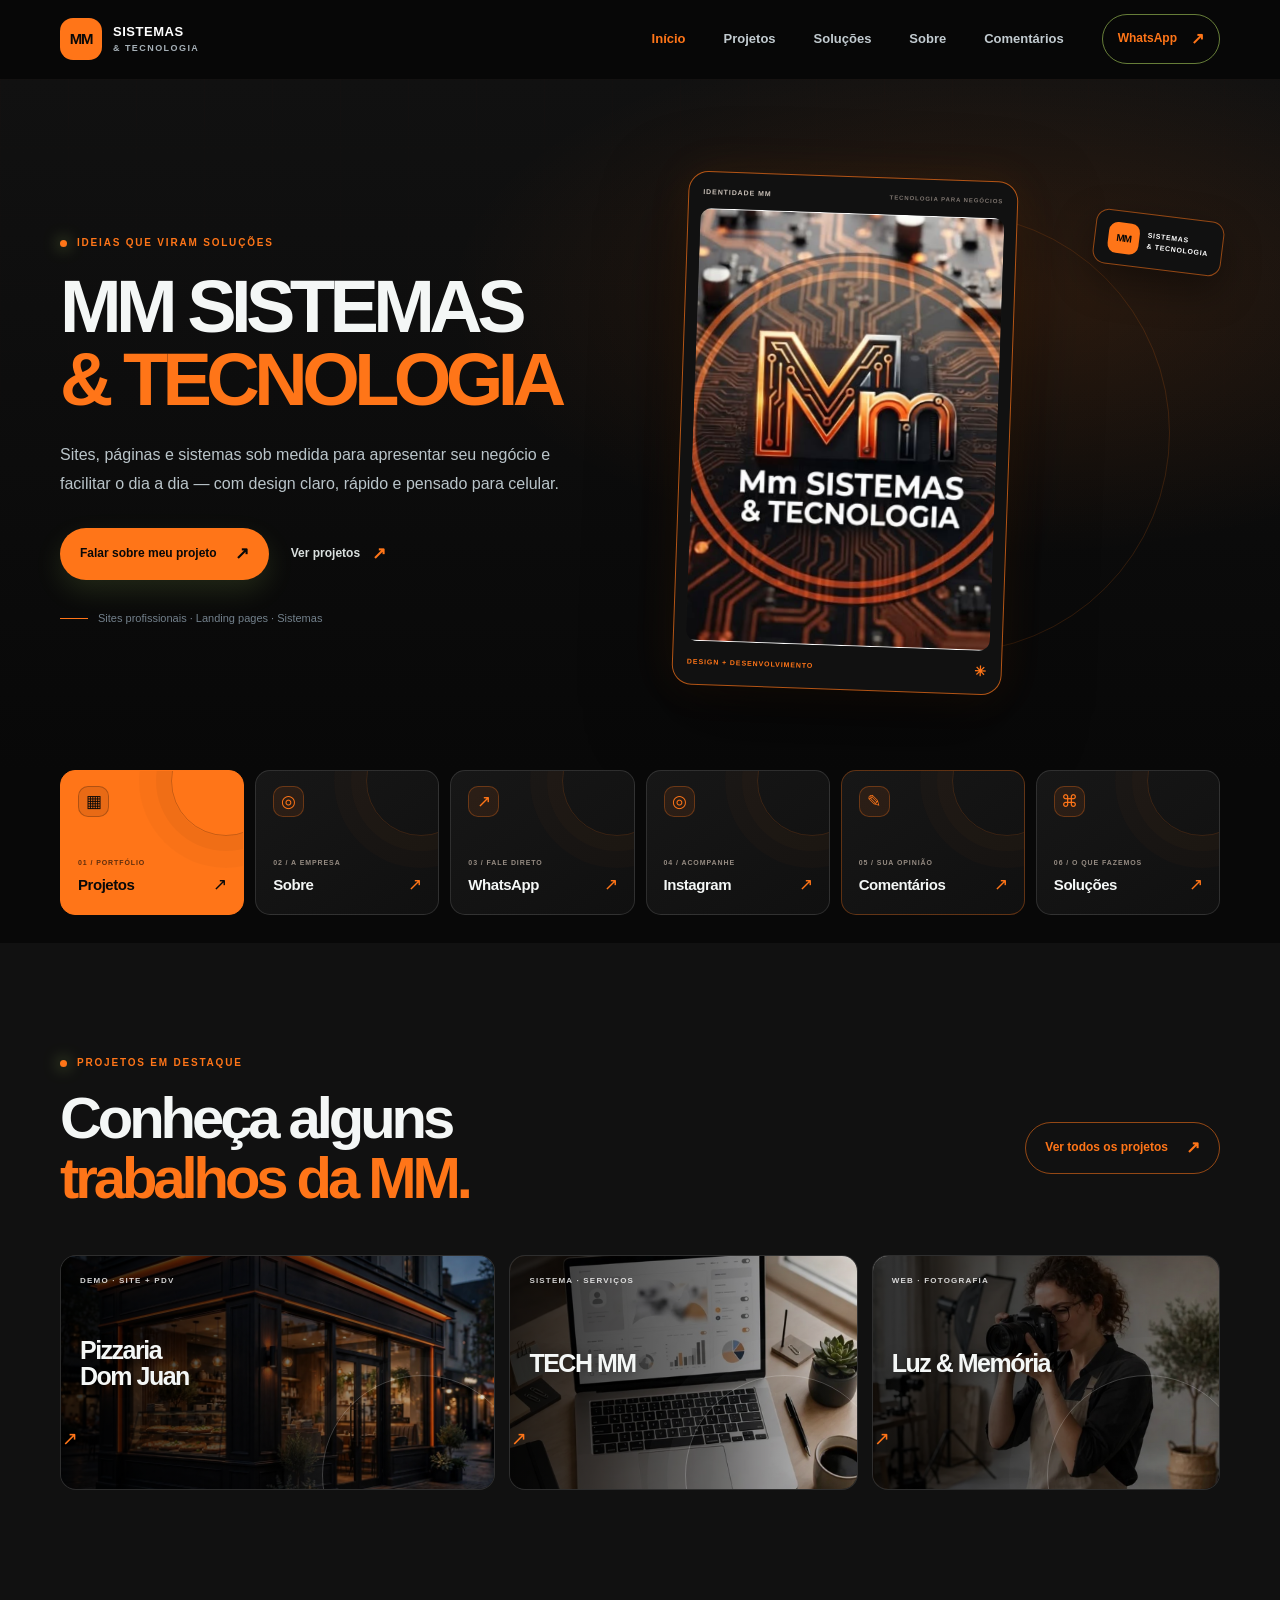
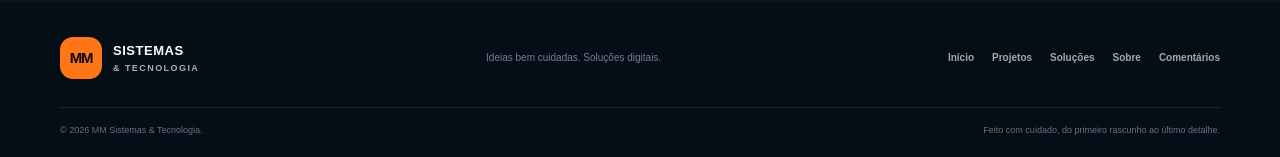
==== commit c4a52308: "Add Dom Juan to MM portfolio Keep three home highlights; add the Dom Juan site and PDV to the Projec" ====
--- a/index.html
+++ b/index.html
@@ -13,7 +13,7 @@
     <a class="brand" href="index.html" aria-label="MM Sistemas & Tecnologia — início"><span class="brand-mark" aria-hidden="true">MM</span><span class="brand-name">Sistemas <span>&amp; Tecnologia</span></span></a>
     <button class="menu-toggle" type="button" aria-label="Abrir menu" aria-expanded="false" aria-controls="site-nav"><span></span><span></span></button>
     <nav class="site-nav" id="site-nav" aria-label="Navegação principal">
-      <a class="nav-current" href="index.html">Início</a><a href="projetos.html">Projetos</a><a href="solucoes.html">Soluções</a><a href="sobre.html">Sobre</a><a href="comentarios.html">Comentários</a><a class="nav-cta" data-whatsapp="contato" href="#">WhatsApp <span aria-hidden="true">↗</span></a>
+      <a class="nav-current" href="index.html">Início</a><a href="projetos.html">Projetos</a><a href="solucoes.html">Soluções</a><a href="sobre.html">Sobre</a><a href="comentarios.html">Comentários</a><a class="nav-cta" data-whatsapp="contato" href="https://wa.me/5519981123401?text=Ol%C3%A1%21%20Conheci%20a%20MM%20Sistemas%20%26%20Tecnologia%20pelo%20site%20e%20gostaria%20de%20saber%20mais.">WhatsApp <span aria-hidden="true">↗</span></a>
     </nav>
   </div></header>
 
@@ -22,7 +22,7 @@
       <div class="hero-copy reveal"><p class="eyebrow"><span class="eyebrow-dot"></span> IDEIAS QUE VIRAM SOLUÇÕES</p>
         <h1 class="hero-brand-title">MM Sistemas<br><span>&amp; Tecnologia</span></h1>
         <p class="hero-lead">Sites, páginas e sistemas sob medida para apresentar seu negócio e facilitar o dia a dia — com design claro, rápido e pensado para celular.</p>
-        <div class="hero-actions"><a class="button button-primary" data-whatsapp="orcamento" href="#">Falar sobre meu projeto <span aria-hidden="true">↗</span></a><a class="text-link" href="projetos.html">Ver projetos <span aria-hidden="true">↗</span></a></div>
+        <div class="hero-actions"><a class="button button-primary" data-whatsapp="orcamento" href="https://wa.me/5519981123401?text=Ol%C3%A1%21%20Conheci%20a%20MM%20Sistemas%20%26%20Tecnologia%20pelo%20site%20e%20gostaria%20de%20conversar%20sobre%20um%20projeto.">Falar sobre meu projeto <span aria-hidden="true">↗</span></a><a class="text-link" href="projetos.html">Ver projetos <span aria-hidden="true">↗</span></a></div>
         <div class="hero-note"><span class="note-line"></span><span>Sites profissionais · Landing pages · Sistemas</span></div>
       </div>
       <div class="hero-art reveal" aria-label="Foto do logotipo da MM Sistemas & Tecnologia"><div class="logo-photo-frame"><div class="logo-photo-top"><span>IDENTIDADE MM</span><span>TECNOLOGIA PARA NEGÓCIOS</span></div><img src="logo-mm.png" alt="Logotipo da MM Sistemas & Tecnologia, em laranja e preto com circuitos eletrônicos ao fundo."><div class="logo-photo-bottom"><span>DESIGN + DESENVOLVIMENTO</span><span class="photo-spark" aria-hidden="true">✳</span></div></div><div class="photo-badge photo-badge-top"><span>MM</span><b>SISTEMAS<br>&amp; TECNOLOGIA</b></div><div class="photo-orbit" aria-hidden="true"></div></div>
@@ -31,7 +31,7 @@
     <section class="quick-access" aria-label="Escolha para onde ir"><div class="container quick-grid quick-grid-six">
       <a class="quick-tile quick-tile-projects reveal" href="projetos.html"><span class="quick-icon" aria-hidden="true">▦</span><span class="quick-label">01 / PORTFÓLIO</span><strong>Projetos</strong><span class="quick-arrow" aria-hidden="true">↗</span></a>
       <a class="quick-tile reveal" href="sobre.html"><span class="quick-icon" aria-hidden="true">◎</span><span class="quick-label">02 / A EMPRESA</span><strong>Sobre</strong><span class="quick-arrow" aria-hidden="true">↗</span></a>
-      <a class="quick-tile reveal" data-whatsapp="contato" href="#"><span class="quick-icon" aria-hidden="true">↗</span><span class="quick-label">03 / FALE DIRETO</span><strong>WhatsApp</strong><span class="quick-arrow" aria-hidden="true">↗</span></a>
+      <a class="quick-tile reveal" data-whatsapp="contato" href="https://wa.me/5519981123401?text=Ol%C3%A1%21%20Conheci%20a%20MM%20Sistemas%20%26%20Tecnologia%20pelo%20site%20e%20gostaria%20de%20saber%20mais."><span class="quick-icon" aria-hidden="true">↗</span><span class="quick-label">03 / FALE DIRETO</span><strong>WhatsApp</strong><span class="quick-arrow" aria-hidden="true">↗</span></a>
       <a class="quick-tile reveal" href="https://www.instagram.com/mmsistemasetecnologia/" target="_blank" rel="noopener noreferrer"><span class="quick-icon" aria-hidden="true">◎</span><span class="quick-label">04 / ACOMPANHE</span><strong>Instagram</strong><span class="quick-arrow" aria-hidden="true">↗</span></a>
       <a class="quick-tile quick-tile-comment reveal" href="comentarios.html"><span class="quick-icon" aria-hidden="true">✎</span><span class="quick-label">05 / SUA OPINIÃO</span><strong>Comentários</strong><span class="quick-arrow" aria-hidden="true">↗</span></a>
       <a class="quick-tile reveal" href="solucoes.html"><span class="quick-icon" aria-hidden="true">⌘</span><span class="quick-label">06 / O QUE FAZEMOS</span><strong>Soluções</strong><span class="quick-arrow" aria-hidden="true">↗</span></a>
@@ -40,7 +40,7 @@
     <section class="home-projects section-pad"><div class="container">
       <div class="section-heading reveal"><p class="eyebrow"><span class="eyebrow-dot"></span> PROJETOS EM DESTAQUE</p><div class="heading-row"><h2>Conheça alguns<br><span>trabalhos da MM.</span></h2><a class="button button-outline" href="projetos.html">Ver todos os projetos <span aria-hidden="true">↗</span></a></div></div>
       <div class="home-project-grid">
-        <a class="home-project-card home-project-one reveal" href="https://m20513703-art.github.io/restaurante-e-lanchonete-mm/" target="_blank" rel="noopener noreferrer"><img class="home-project-photo" src="project-restaurante.jpg" alt="" loading="lazy"><span>WEB · GASTRONOMIA</span><strong>Restaurante &amp;<br>Lanchonete MM</strong><i aria-hidden="true">↗</i></a>
+        <a class="home-project-card home-project-one reveal" href="https://m20513703-art.github.io/dom-juan-pizzaria/" target="_blank" rel="noopener noreferrer"><img class="home-project-photo" src="project-dom-juan.jpg" alt="" loading="lazy"><span>DEMO · SITE + PDV</span><strong>Pizzaria<br>Dom Juan</strong><i aria-hidden="true">↗</i></a>
         <a class="home-project-card home-project-two reveal" href="https://m20513703-art.github.io/tech-mm/" target="_blank" rel="noopener noreferrer"><img class="home-project-photo" src="project-tech.jpg" alt="" loading="lazy"><span>SISTEMA · SERVIÇOS</span><strong>TECH MM</strong><i aria-hidden="true">↗</i></a>
         <a class="home-project-card home-project-three reveal" href="https://m20513703-art.github.io/fotografia/" target="_blank" rel="noopener noreferrer"><img class="home-project-photo" src="project-fotografia.jpg" alt="" loading="lazy"><span>WEB · FOTOGRAFIA</span><strong>Luz &amp; Memória</strong><i aria-hidden="true">↗</i></a>
       </div>
--- a/style.css
+++ b/style.css
@@ -147,6 +147,10 @@
 .visual-shape { position: absolute; top: 46px; right: 22px; color: rgba(255, 255, 255, .25); font-size: 76px; font-weight: 300; line-height: 1; }
 .visual-visit { color: rgba(255, 255, 255, .76); font-size: 7px; }
 .visual-food, .visual-bakery, .visual-tech, .visual-photo, .visual-climate, .visual-market, .visual-butcher, .visual-fashion, .visual-pet, .visual-dental, .visual-notes { background: linear-gradient(135deg,#17110d,#4f2814 65%,#a64b13); }
+.visual-domjuan { background: linear-gradient(135deg,#111,#35190c 58%,#ff7518); }
+.project-actions { display: flex; flex: 0 0 auto; align-items: center; gap: 7px; }
+.project-actions a { display: inline-flex; min-height: 32px; align-items: center; gap: 4px; padding: 0 10px; border: 1px solid var(--line); border-radius: 999px; color: var(--lime); font-size: 9px; font-weight: 800; transition: color .2s ease, background .2s ease, border-color .2s ease; }
+.project-actions a:hover { border-color: var(--lime); background: var(--lime); color: var(--night); }
 .project-info { display: flex; align-items: center; justify-content: space-between; gap: 14px; padding: 14px 2px 3px; }
 .project-type { display: block; margin-bottom: 5px; color: #8e9ca4; font-size: 8px; font-weight: 800; letter-spacing: .14em; }
 .project-info h3 { margin: 0; color: #eff3f1; font-size: 13px; font-weight: 700; letter-spacing: -.025em; line-height: 1.35; }
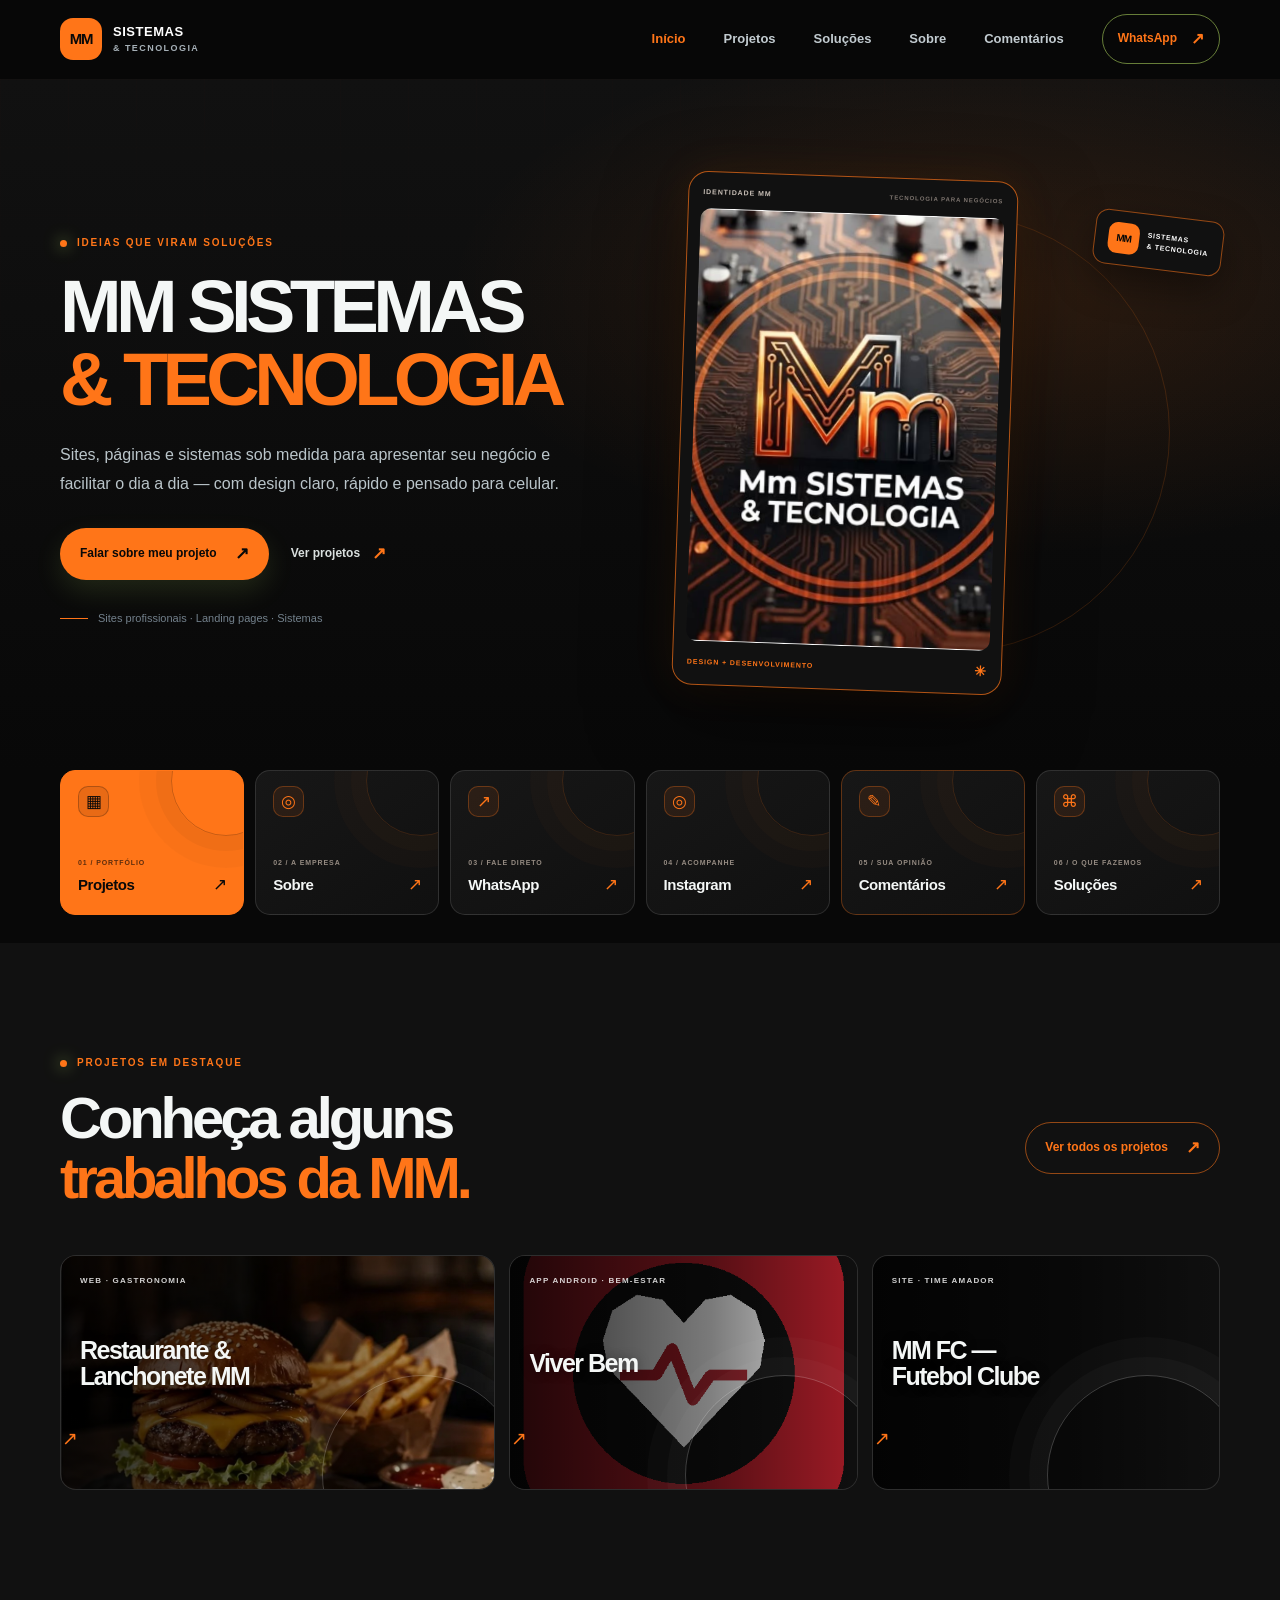
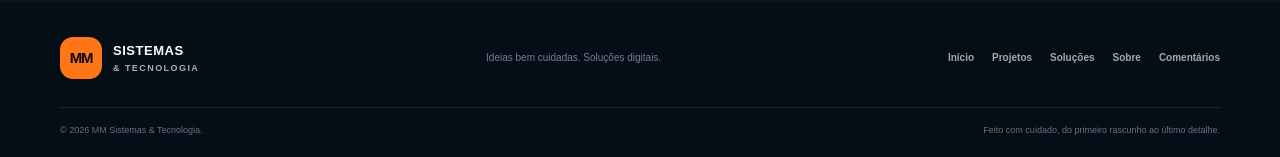
==== commit d1a6aabc: "Adiciona capa OrçaPro e alterna projetos em destaque" ====
--- a/index.html
+++ b/index.html
@@ -39,7 +39,7 @@
 
     <section class="home-projects section-pad"><div class="container">
       <div class="section-heading reveal"><p class="eyebrow"><span class="eyebrow-dot"></span> PROJETOS EM DESTAQUE</p><div class="heading-row"><h2>Conheça alguns<br><span>trabalhos da MM.</span></h2><a class="button button-outline" href="projetos.html">Ver todos os projetos <span aria-hidden="true">↗</span></a></div></div>
-      <div class="home-project-grid">
+      <div class="home-project-grid" id="featured-projects" aria-live="polite">
         <a class="home-project-card home-project-one reveal" href="https://m20513703-art.github.io/dom-juan-pizzaria/" target="_blank" rel="noopener noreferrer"><img class="home-project-photo" src="project-dom-juan.jpg" alt="" loading="lazy"><span>DEMO · SITE + PDV</span><strong>Pizzaria<br>Dom Juan</strong><i aria-hidden="true">↗</i></a>
         <a class="home-project-card home-project-two reveal" href="https://m20513703-art.github.io/tech-mm/" target="_blank" rel="noopener noreferrer"><img class="home-project-photo" src="project-tech.jpg" alt="" loading="lazy"><span>SISTEMA · SERVIÇOS</span><strong>TECH MM</strong><i aria-hidden="true">↗</i></a>
         <a class="home-project-card home-project-three reveal" href="https://m20513703-art.github.io/fotografia/" target="_blank" rel="noopener noreferrer"><img class="home-project-photo" src="project-fotografia.jpg" alt="" loading="lazy"><span>WEB · FOTOGRAFIA</span><strong>Luz &amp; Memória</strong><i aria-hidden="true">↗</i></a>
--- a/style.css
+++ b/style.css
@@ -148,6 +148,8 @@
 .visual-visit { color: rgba(255, 255, 255, .76); font-size: 7px; }
 .visual-food, .visual-bakery, .visual-tech, .visual-photo, .visual-climate, .visual-market, .visual-butcher, .visual-fashion, .visual-pet, .visual-dental, .visual-notes { background: linear-gradient(135deg,#17110d,#4f2814 65%,#a64b13); }
 .visual-domjuan { background: linear-gradient(135deg,#111,#35190c 58%,#ff7518); }
+.visual-app { background: linear-gradient(135deg, #111, #2a1b10 62%, #d86614); }
+.project-app-icon { position: absolute; z-index: 1; top: 18px; right: 18px; width: 66px; height: 66px; border: 1px solid rgba(255,255,255,.24); border-radius: 16px; object-fit: cover; box-shadow: 0 8px 28px rgba(0,0,0,.4); }
 .project-actions { display: flex; flex: 0 0 auto; align-items: center; gap: 7px; }
 .project-actions a { display: inline-flex; min-height: 32px; align-items: center; gap: 4px; padding: 0 10px; border: 1px solid var(--line); border-radius: 999px; color: var(--lime); font-size: 9px; font-weight: 800; transition: color .2s ease, background .2s ease, border-color .2s ease; }
 .project-actions a:hover { border-color: var(--lime); background: var(--lime); color: var(--night); }
